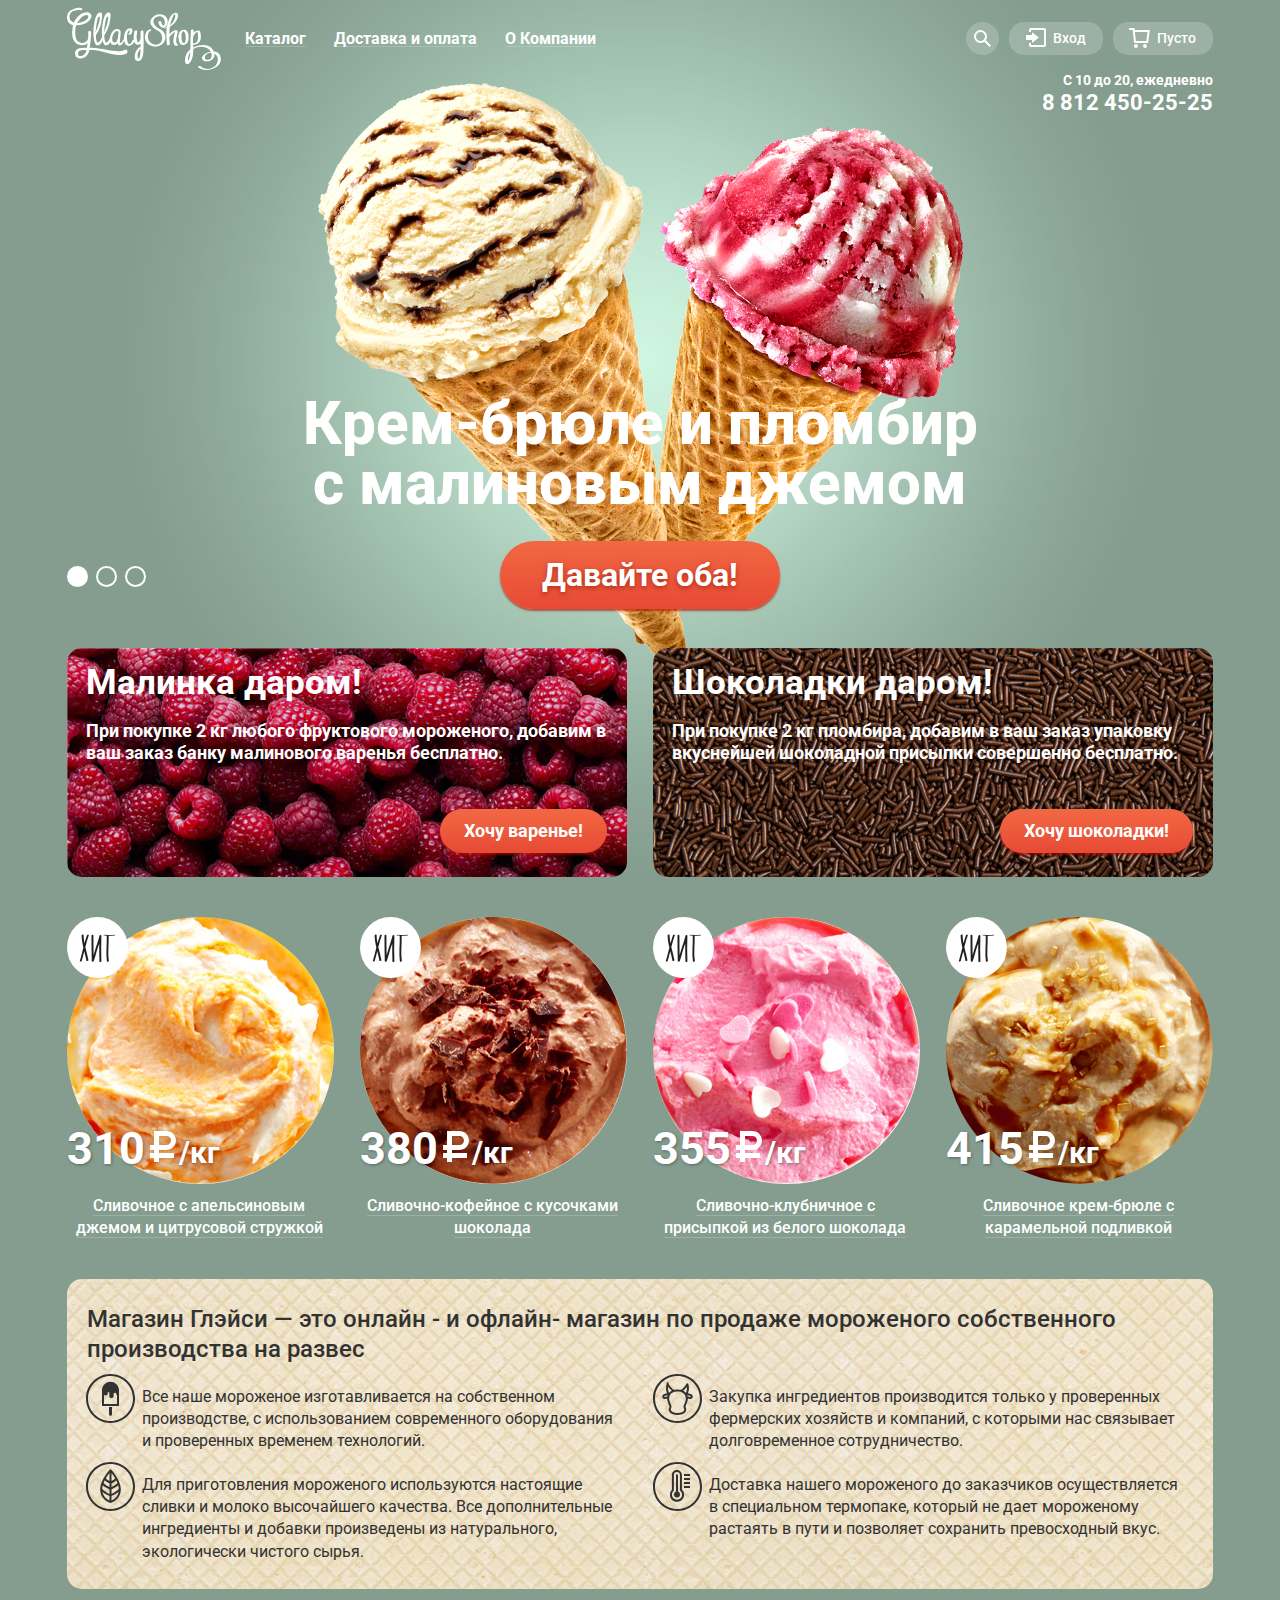
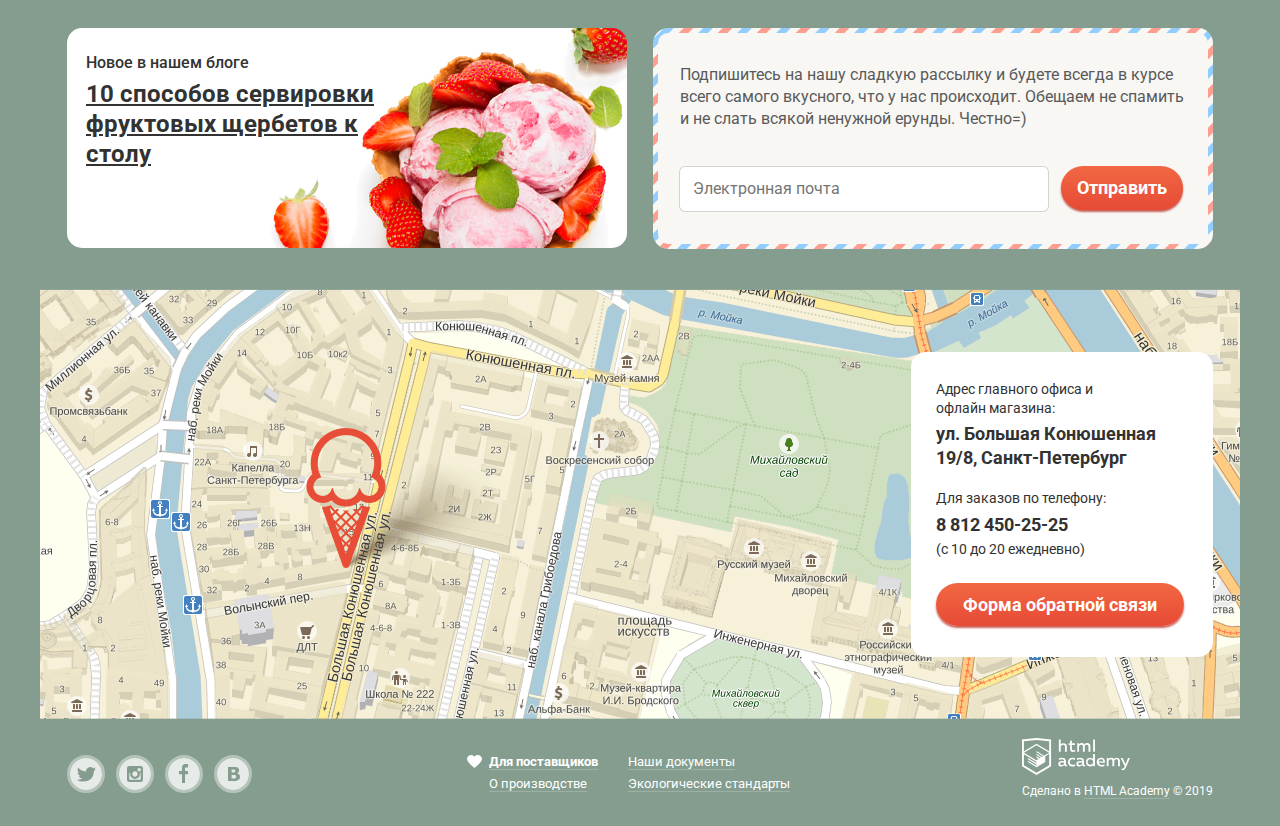
==== index.html @ b534d6ec "Делает правки блоку соц. кнопки" ====
<!DOCTYPE html>
<html lang="ru">

  <head>
    <meta charset="UTF-8" />
    <link href="https://fonts.googleapis.com/css?family=Roboto:400,500,700&display=swap&subset=cyrillic"
      rel="stylesheet" />
    <link rel="stylesheet" href="css/normalize.css" />
    <link rel="stylesheet" href="css/style.css" />
    <title>Глейси - главная</title>
  </head>

  <body class="popup-open">
    <input class="visually-hidden" type="radio" id="product-1" name="toggle" checked>

    <input class="visually-hidden" type="radio" id="product-2" name="toggle">

    <input class="visually-hidden" type="radio" id="product-3" name="toggle">

    <div class="site-wrapper">
      <header class="container">
        <div class="header">
          <a class="header-logo">
            <img class="header-image" src="img/logo.svg" width="154" height="64" alt="Логотип сайта Глейси" />
          </a>

          <nav class="navigation">
            <ul class="navigation-list">
              <li class="navigation_item">
                <a class="navigation-link navigation-link--index" href="#">Каталог</a>

                <ul class="navigation-dropdown">
                  <li class="navigation-dropdown-item">
                    <a class="navigation-dropdown-link navigation-dropdown-link--important" href="#">Новинки</a>
                  </li>

                  <li class="navigation-dropdown-border"></li>

                  <li class="navigation-dropdown-item">
                    <a class="navigation-dropdown-link" href="catalog.html">Сливочное</a>
                  </li>

                  <li class="navigation-dropdown-item">
                    <a class="navigation-dropdown-link" href="#">Щербеты</a>
                  </li>

                  <li class="navigation-dropdown-item">
                    <a class="navigation-dropdown-link" href="#">Фруктовый лед</a>
                  </li>

                  <li class="navigation-dropdown-item">
                    <a class="navigation-dropdown-link" href="#">Мелорин</a>
                  </li>
                </ul>
              </li>

              <li class="navigation_item">
                <a class="navigation-link" href="#">Доставка и оплата</a>
              </li>

              <li class="navigation_item">
                <a class="navigation-link" href="#">О Компании</a>
              </li>
            </ul>
          </nav>

          <ul class="user-list">
            <li class="user-item">
              <h2 class="visually-hidden">Кнопка поиска</h2>

              <button class="user-button user-button--loupe" type="button">
                <svg class="user-icon" xmlns="http://www.w3.org/2000/svg" xmlns:xlink="http://www.w3.org/1999/xlink"
                  width="17" height="17" viewBox="0 0 17 17">
                  <path
                    d="M16.958 15.527L11.75 10.32A6.455 6.455 0 0 0 13 6.5 6.5 6.5 0 1 0 6.5 13a6.465 6.465 0 0 0 3.839-1.263l5.205 5.204 1.414-1.414zM6.5 11C4.019 11 2 8.981 2 6.5S4.019 2 6.5 2 11 4.019 11 6.5 8.981 11 6.5 11z" />
                </svg>
              </button>

              <form class="user-popup user-popup--search" action="http://echo.htmlacademy.ru" method="GET">
                <h2 class="visually-hidden">Поле для поиска мороженого</h2>

                <input class="user-popup-input" type="search" name="search" placeholder="Что ищем?" />
              </form>
            </li>

            <li class="user-item">
              <button class="user-button user-button--login" type="button">
                <svg class="user-icon-login" xmlns="http://www.w3.org/2000/svg"
                  xmlns:xlink="http://www.w3.org/1999/xlink" width="21" height="19">
                  <g>
                    <path d="M6 14.875L12.917 9.5 6 4.125v2.917H-.042v4.917H6z" />
                    <path
                      d="M18 0H5C3.9 0 3 .9 3 2v2h2V2h13v15H5v-2H3v2c0 1.1.9 2 2 2h13c1.1 0 2-.9 2-2V2c0-1.1-.9-2-2-2z" />
                  </g>
                </svg>

                <span>Вход</span>
              </button>

              <form class="user-popup user-popup--login" action="http://echo.htmlacademy.ru" method="POST">
                <h2 class="visually-hidden">Вход в личный кабинет</h2>

                <input class="user-popup-email" type="email" name="email" placeholder="email@example.com" />

                <input class="user-popup-password" type="password" name="password" placeholder="Пароль" />

                <div class="user-popup-row">
                  <button class="button user-popup--button" type="submit">Войти</button>

                  <div class="user-popup-link-wrap">
                    <a class="user-popup-link" href="#">Забыли пароль?</a>

                    <a class="user-popup-link" href="#">Новая регистрация</a>
                  </div>
                </div>

              </form>
            </li>

            <li class="user-item">
              <h2 class="visually-hidden">Корзина товаров</h2>

              <button class="user-button user-button--basket" type="button">
                <svg class="user-icon-basket" xmlns="http://www.w3.org/2000/svg" width="21" height="20"
                  viewBox="0 0 21 20">
                  <g>
                    <path
                      d="M5.657 2.031L5.422 0H0v2h3.64l1.5 13h13.988l1.699-12.969H5.657zM17.372 13H6.922L5.888 4.031h12.66L17.372 13z" />
                    <circle cx="6.984" cy="18" r="2" />
                    <circle cx="15.984" cy="18" r="2" />
                  </g>
                </svg>

                <span>Пусто</span>
              </button>
            </li>
          </ul>
        </div>

        <div class="header-aside">
          <h2 class="visually-hidden">Время работы и наш номер</h2>

          <p class="text-time">С 10 до 20, ежедневно</p>

          <a class="text-phone" href="tel:+88124502525">8 812 450-25-25</a>
        </div>
      </header>

      <main>
        <div class="container">
          <section class="slider">
            <h1 class="visually-hidden">Глейси-интернет магазин мороженого</h1>

            <ul class="slider-list">
              <li class="slider-item slide" id="slide1">
                <h3 class="slider-title">
                  Крем-брюле и пломбир с малиновым джемом
                </h3>

                <a class="button button--slider" href="#">Давайте оба!</a>
              </li>

              <li class="slider-item slide" id="slide2">
                <h3 class="slider-title">
                  Шоколадный пломбир и лимонный сорбет
                </h3>

                <a class="button button--slider" href="#">Давайте оба!</a>
              </li>

              <li class="slider-item slide" id="slide3">
                <h3 class="slider-title">
                  Пломбир с помадкой и клубничный щербет
                </h3>

                <a class="button button--slider" href="#">Давайте оба!</a>
              </li>
            </ul>

            <div class="slider-controls">
              <label class="slider-toggle" for="product-1">Первый</label>

              <label class="slider-toggle" for="product-2">Второй</label>

              <label class="slider-toggle" for="product-3">Третий</label>
            </div>
          </section>
        </div>

        <div class="free-gift-container container">
          <section class="free-gift-section free-gift-section--1">
            <h2 class="free-gift-subtitle">Малинка даром!</h2>

            <p class="free-gift-text">
              При покупке 2 кг любого фруктового мороженого, добавим в ваш заказ банку малинового варенья бесплатно.
            </p>

            <a class="button button--free-gift-add" href="catalog.html">Хочу варенье!</a>
          </section>

          <section class="free-gift-section free-gift-section--2">
            <h2 class="free-gift-subtitle">Шоколадки даром!</h2>

            <p class="free-gift-text">
              При покупке 2 кг пломбира, добавим в ваш заказ упаковку вкуснейшей шоколадной присыпки совершенно
              бесплатно.
            </p>

            <a class="button button--free-gift-add" href="catalog.html">Хочу шоколадки!</a>
          </section>
        </div>

        <section class="container">
          <h2 class="visually-hidden">Хиты продаж</h2>

          <ul class="catalog-list">
            <li class="ice-cream">
              <div class="ice-cream-container">
                <svg class="ice-cream-hit" xmlns="http://www.w3.org/2000/svg" width="61" height="61"
                  viewBox="0 0 61 61">
                  <circle fill="#FFF" cx="30.5" cy="30.5" r="30.5" />
                  <g fill="#231F20">
                    <path
                      d="M19.985 18.27c-.915 2.683-1.718 5.384-2.472 8.094-.543-2.863-.921-5.756-.958-8.715-.005-.431-1.939-.11-1.932.518.052 4.243.8 8.354 1.747 12.432-1.196 4.58-2.311 9.18-3.579 13.771-.109.394 1.771.138 1.904-.344.902-3.265 1.726-6.535 2.556-9.8.805 3.204 1.644 6.407 2.273 9.657.098.508 2.041.045 1.932-.518-.864-4.462-2.12-8.836-3.146-13.247 1.068-4.086 2.202-8.157 3.578-12.191.124-.361-1.737-.145-1.903.343zM34.395 18.798c.049-1.047-1.919-.794-1.963.128-.004.08-.004.159-.008.238-.039.065-.084.128-.101.204-1.004 4.463-2.611 8.729-4.056 13.06-.644 1.93-1.139 3.898-1.666 5.856-.139-6.623-.135-13.237-.165-19.871-.005-1.042-1.965-.769-1.961.134.037 8.337.018 16.641.303 24.971a.644.644 0 0 0-.034.301l.064.445c.123.856 1.959.48 1.944-.317.005-.011.016-.018.021-.029 1.636-4.171 2.478-8.591 3.894-12.838.521-1.558 1.048-3.108 1.561-4.662-.071 5.987.058 11.969.211 17.961.026 1.012 1.58.771 1.91.065l.056-.119c.112-.239.088-.423-.015-.558-.211-8.333-.389-16.635.005-24.969zM47.32 17.66c-3.158.38-6.312.227-9.478.048-.491-.028-2.24.851-1.221.908 1.093.062 2.182.109 3.271.145-.093.081-.161.167-.157.265.295 8.408-1.054 17.239.191 25.564.063.424 2.01.005 1.932-.518-1.229-8.229.069-16.951-.185-25.27 1.776.012 3.551-.052 5.33-.266.857-.102 1.669-1.039.317-.876z" />
                  </g>
                </svg>

                <img class="ice-cream-image" src="img/ice-1.jpg" width="267" height="267"
                  alt="Сливочное с апельсиновым джемом и цитрусовой стружкой" />

                <p class="ice-cream-cost">310

                    <svg class="ice-cream-currency" xmlns="http://www.w3.org/2000/svg" width="31" height="36"
                      viewBox="0 0 31 36">
                      <path fill="#FFF"
                        d="M11 21h7.451c5.247 0 9.5-4.253 9.5-9.5S23.698 2 18.451 2H6v14H2v5h4v3H2v5h4v4h5v-4h15v-5H11v-3zm0-14h7.451v-.03a4.53 4.53 0 0 1 0 9.06V16H11V7z" />
                    </svg>

                  <span class="ice-cream-kg">/кг</span>
                </p>

                <h2 class="ice-cream-title">
                  <a class="ice-cream-title--link" href="#">Сливочное с апельсиновым джемом и цитрусовой стружкой</a>
                </h2>

                <a class="button button--ice-cream-link" href="#">Быстрый просмотр</a>
              </div>
            </li>

            <li class="ice-cream">
              <div class="ice-cream-container">
                <svg class="ice-cream-hit" xmlns="http://www.w3.org/2000/svg" width="61" height="61"
                  viewBox="0 0 61 61">
                  <circle fill="#FFF" cx="30.5" cy="30.5" r="30.5" />
                  <g fill="#231F20">
                    <path
                      d="M19.985 18.27c-.915 2.683-1.718 5.384-2.472 8.094-.543-2.863-.921-5.756-.958-8.715-.005-.431-1.939-.11-1.932.518.052 4.243.8 8.354 1.747 12.432-1.196 4.58-2.311 9.18-3.579 13.771-.109.394 1.771.138 1.904-.344.902-3.265 1.726-6.535 2.556-9.8.805 3.204 1.644 6.407 2.273 9.657.098.508 2.041.045 1.932-.518-.864-4.462-2.12-8.836-3.146-13.247 1.068-4.086 2.202-8.157 3.578-12.191.124-.361-1.737-.145-1.903.343zM34.395 18.798c.049-1.047-1.919-.794-1.963.128-.004.08-.004.159-.008.238-.039.065-.084.128-.101.204-1.004 4.463-2.611 8.729-4.056 13.06-.644 1.93-1.139 3.898-1.666 5.856-.139-6.623-.135-13.237-.165-19.871-.005-1.042-1.965-.769-1.961.134.037 8.337.018 16.641.303 24.971a.644.644 0 0 0-.034.301l.064.445c.123.856 1.959.48 1.944-.317.005-.011.016-.018.021-.029 1.636-4.171 2.478-8.591 3.894-12.838.521-1.558 1.048-3.108 1.561-4.662-.071 5.987.058 11.969.211 17.961.026 1.012 1.58.771 1.91.065l.056-.119c.112-.239.088-.423-.015-.558-.211-8.333-.389-16.635.005-24.969zM47.32 17.66c-3.158.38-6.312.227-9.478.048-.491-.028-2.24.851-1.221.908 1.093.062 2.182.109 3.271.145-.093.081-.161.167-.157.265.295 8.408-1.054 17.239.191 25.564.063.424 2.01.005 1.932-.518-1.229-8.229.069-16.951-.185-25.27 1.776.012 3.551-.052 5.33-.266.857-.102 1.669-1.039.317-.876z" />
                  </g>
                </svg>

                <img class="ice-cream-image" src="img/ice-2.jpg" width="267" height="267"
                  alt="Сливочно-кофейное с кусочками шоколада" />

                <p class="ice-cream-cost">380

                  <svg class="ice-cream-currency" xmlns="http://www.w3.org/2000/svg" width="31" height="36"
                    viewBox="0 0 31 36">
                    <path fill="#FFF"
                      d="M11 21h7.451c5.247 0 9.5-4.253 9.5-9.5S23.698 2 18.451 2H6v14H2v5h4v3H2v5h4v4h5v-4h15v-5H11v-3zm0-14h7.451v-.03a4.53 4.53 0 0 1 0 9.06V16H11V7z" />
                  </svg>

                  <span class="ice-cream-kg">/кг</span>
                </p>

                <h2 class="ice-cream-title">
                  <a class="ice-cream-title--link" href="#">Сливочно-кофейное с кусочками шоколада</a>
                </h2>

                <a class="button button--ice-cream-link" href="#">Быстрый просмотр</a>
              </div>
            </li>

            <li class="ice-cream">
              <div class="ice-cream-container">
                <svg class="ice-cream-hit" xmlns="http://www.w3.org/2000/svg" width="61" height="61"
                  viewBox="0 0 61 61">
                  <circle fill="#FFF" cx="30.5" cy="30.5" r="30.5" />
                  <g fill="#231F20">
                    <path
                      d="M19.985 18.27c-.915 2.683-1.718 5.384-2.472 8.094-.543-2.863-.921-5.756-.958-8.715-.005-.431-1.939-.11-1.932.518.052 4.243.8 8.354 1.747 12.432-1.196 4.58-2.311 9.18-3.579 13.771-.109.394 1.771.138 1.904-.344.902-3.265 1.726-6.535 2.556-9.8.805 3.204 1.644 6.407 2.273 9.657.098.508 2.041.045 1.932-.518-.864-4.462-2.12-8.836-3.146-13.247 1.068-4.086 2.202-8.157 3.578-12.191.124-.361-1.737-.145-1.903.343zM34.395 18.798c.049-1.047-1.919-.794-1.963.128-.004.08-.004.159-.008.238-.039.065-.084.128-.101.204-1.004 4.463-2.611 8.729-4.056 13.06-.644 1.93-1.139 3.898-1.666 5.856-.139-6.623-.135-13.237-.165-19.871-.005-1.042-1.965-.769-1.961.134.037 8.337.018 16.641.303 24.971a.644.644 0 0 0-.034.301l.064.445c.123.856 1.959.48 1.944-.317.005-.011.016-.018.021-.029 1.636-4.171 2.478-8.591 3.894-12.838.521-1.558 1.048-3.108 1.561-4.662-.071 5.987.058 11.969.211 17.961.026 1.012 1.58.771 1.91.065l.056-.119c.112-.239.088-.423-.015-.558-.211-8.333-.389-16.635.005-24.969zM47.32 17.66c-3.158.38-6.312.227-9.478.048-.491-.028-2.24.851-1.221.908 1.093.062 2.182.109 3.271.145-.093.081-.161.167-.157.265.295 8.408-1.054 17.239.191 25.564.063.424 2.01.005 1.932-.518-1.229-8.229.069-16.951-.185-25.27 1.776.012 3.551-.052 5.33-.266.857-.102 1.669-1.039.317-.876z" />
                  </g>
                </svg>

                <img class="ice-cream-image" src="img/ice-3.jpg" width="267" height="267"
                  alt="Сливочно-клубничное с присыпкой из белого шоколада" />

                <p class="ice-cream-cost">355

                  <svg class="ice-cream-currency" xmlns="http://www.w3.org/2000/svg" width="31" height="36"
                    viewBox="0 0 31 36">
                    <path fill="#FFF"
                      d="M11 21h7.451c5.247 0 9.5-4.253 9.5-9.5S23.698 2 18.451 2H6v14H2v5h4v3H2v5h4v4h5v-4h15v-5H11v-3zm0-14h7.451v-.03a4.53 4.53 0 0 1 0 9.06V16H11V7z" />
                  </svg>

                  <span class="ice-cream-kg">/кг</span>
                </p>

                <h2 class="ice-cream-title">
                  <a class="ice-cream-title--link" href="#">Сливочно-клубничное с присыпкой из белого шоколада</a>
                </h2>

                <a class="button button--ice-cream-link" href="#">Быстрый просмотр</a>
              </div>
            </li>

            <li class="ice-cream">
              <div class="ice-cream-container">
                <svg class="ice-cream-hit" xmlns="http://www.w3.org/2000/svg" width="61" height="61"
                  viewBox="0 0 61 61">
                  <circle fill="#FFF" cx="30.5" cy="30.5" r="30.5" />
                  <g fill="#231F20">
                    <path
                      d="M19.985 18.27c-.915 2.683-1.718 5.384-2.472 8.094-.543-2.863-.921-5.756-.958-8.715-.005-.431-1.939-.11-1.932.518.052 4.243.8 8.354 1.747 12.432-1.196 4.58-2.311 9.18-3.579 13.771-.109.394 1.771.138 1.904-.344.902-3.265 1.726-6.535 2.556-9.8.805 3.204 1.644 6.407 2.273 9.657.098.508 2.041.045 1.932-.518-.864-4.462-2.12-8.836-3.146-13.247 1.068-4.086 2.202-8.157 3.578-12.191.124-.361-1.737-.145-1.903.343zM34.395 18.798c.049-1.047-1.919-.794-1.963.128-.004.08-.004.159-.008.238-.039.065-.084.128-.101.204-1.004 4.463-2.611 8.729-4.056 13.06-.644 1.93-1.139 3.898-1.666 5.856-.139-6.623-.135-13.237-.165-19.871-.005-1.042-1.965-.769-1.961.134.037 8.337.018 16.641.303 24.971a.644.644 0 0 0-.034.301l.064.445c.123.856 1.959.48 1.944-.317.005-.011.016-.018.021-.029 1.636-4.171 2.478-8.591 3.894-12.838.521-1.558 1.048-3.108 1.561-4.662-.071 5.987.058 11.969.211 17.961.026 1.012 1.58.771 1.91.065l.056-.119c.112-.239.088-.423-.015-.558-.211-8.333-.389-16.635.005-24.969zM47.32 17.66c-3.158.38-6.312.227-9.478.048-.491-.028-2.24.851-1.221.908 1.093.062 2.182.109 3.271.145-.093.081-.161.167-.157.265.295 8.408-1.054 17.239.191 25.564.063.424 2.01.005 1.932-.518-1.229-8.229.069-16.951-.185-25.27 1.776.012 3.551-.052 5.33-.266.857-.102 1.669-1.039.317-.876z" />
                  </g>
                </svg>

                <img class="ice-cream-image" src="img/ice-4.png" width="267" height="267"
                  alt="Сливочное крем-брюле с карамельной подливкой" />

                <p class="ice-cream-cost">415

                  <svg class="ice-cream-currency" xmlns="http://www.w3.org/2000/svg" width="31" height="36"
                    viewBox="0 0 31 36">
                    <path fill="#FFF"
                      d="M11 21h7.451c5.247 0 9.5-4.253 9.5-9.5S23.698 2 18.451 2H6v14H2v5h4v3H2v5h4v4h5v-4h15v-5H11v-3zm0-14h7.451v-.03a4.53 4.53 0 0 1 0 9.06V16H11V7z" />
                  </svg>

                  <span class="ice-cream-kg">/кг</span>
                </p>

                <h2 class="ice-cream-title">
                  <a class="ice-cream-title--link" href="#">Сливочное крем-брюле с карамельной подливкой</a>
                </h2>

                <a class="button button--ice-cream-link" href="#">Быстрый просмотр</a>
              </div>
            </li>
          </ul>
        </section>

        <div class="container">
          <section class="advantages">
            <h2 class="visually-hidden">Преимущества</h2>

            <p class="advantages-text">
              Магазин Глэйси — это онлайн - и офлайн- магазин по продаже мороженого собственного производства на развес
            </p>

            <ul class="advantages-list">
              <li class="advantages-item advantages-item--ice">

                <p class="advantages-item-text">
                  Все наше мороженое изготавливается на собственном производстве, с использованием современного
                  оборудования и проверенных временем технологий.
                </p>
              </li>

              <li class="advantages-item advantages-item--cow">

                <p class="advantages-item-text">
                  Закупка ингредиентов производится только у проверенных фермерских хозяйств и компаний, с которыми
                  нас связывает долговременное сотрудничество.
                </p>
              </li>

              <li class="advantages-item advantages-item--eco">

                <p class="advantages-item-text">
                  Для приготовления мороженого используются настоящие сливки и молоко высочайшего качества. Все
                  дополнительные ингредиенты и добавки произведены из натурального, экологически чистого сырья.
                </p>
              </li>

              <li class="advantages-item advantages-item--thermometer">

                <p class="advantages-item-text">
                  Доставка нашего мороженого до заказчиков осуществляется в специальном термопаке, который не дает
                  мороженому растаять в пути и позволяет сохранить превосходный вкус.
                </p>
              </li>
            </ul>
          </section>
        </div>

        <div class="blog-container container">
          <article class="blog">
            <p class="blog-text">Новое в нашем блоге</p>

            <h2 class="blog-subtitle">
              <a class="blog-link" href="#">10 способов сервировки фруктовых щербетов к столу</a>
            </h2>
          </article>

          <section class="subscribe">
            <h2 class="visually-hidden">Подписка на рассылку</h2>

            <div class="subscribe-container">

              <p class="subscribe-text">
                Подпишитесь на нашу сладкую рассылку и будете всегда в курсе всего самого вкусного, что у нас
                происходит.
                Обещаем не спамить и не слать всякой ненужной ерунды. Честно=)
              </p>

              <form action="http://echo.htmlacademy.ru" method="POST">
                <input class="subscribe-input" type="email" name="email" placeholder="Электронная почта" />

                <button class="button button-subscribe" type="submit">Отправить</button>
              </form>
            </div>
          </section>
        </div>

        <div class="map">
          <img src="img/map.png" width="1200" height="430" alt="ул. Большая Конюшенная 19/8, Санкт-Петербург" />

          <section class="contacts">
            <h2 class="visually-hidden">Контакты</h2>

            <p class="contacts-text">
              Адрес главного офиса и офлайн магазина:
            </p>

            <p class="contacts-text-address">
              ул. Большая Конюшенная 19/8, Санкт-Петербург
            </p>

            <p class="contacts-text contacts-text--phone">
              Для заказов по телефону:
            </p>

            <a class="contacts-text-address contacts-text-address--phone" href="tel:+88124502525">8 812 450-25-25</a>

            <p class="contacts-text contacts-text--time">(с 10 до 20 ежедневно)</p>

            <a class="button button--feedback" href="#">Форма обратной связи</a>
          </section>
        </div>
      </main>

      <footer class="footer container">
        <ul class="footer-list">
          <li class="footer-item">
            <a class="footer-icon footer-icon--twitter" href="https://twitter.com">
              <span class="visually-hidden">Твиттер</span>
              <svg xmlns="http://www.w3.org/2000/svg" width="32" height="32" viewBox="0 0 32 32"><path fill="#FFF" d="M16 0C7.164 0 0 7.164 0 16c0 8.837 7.164 16 16 16 8.837 0 16-7.163 16-16 0-8.836-7.163-16-16-16zm7.944 12.809c-.251 6.516-3.463 10.832-10.992 10.702h-.486c-.447 0-4.543-.443-5.344-1.823 2.479.19 4.247-.406 5.12-1.136-1.048-.289-2.923-.461-3.251-2.848.384.104.618.221 1.299.113-1.307-.824-2.758-1.519-2.679-3.643.311.317 1.164.518 1.46.457-.768-.233-2.149-3.244-.974-4.781 1.984 1.79 4.075 3.482 7.804 3.643.227-2.214 1.24-3.699 3.168-4.325 1.84-.479 3.255.26 3.901 1.138.737-.224 1.453-.466 2.193-.685-.004.833-.569 1.463-.935 1.709.747.165 1.423-.475 1.423-.475-.184.963-1.094 1.725-1.707 1.954z"/></svg>
            </a>
          </li>

          <li class="footer-item">
            <a class="footer-icon footer-icon--instagram" href="https://www.instagram.com">
              <span class="visually-hidden">Инстаграм</span>
              <svg xmlns="http://www.w3.org/2000/svg" width="32" height="32" viewBox="0 0 32 32"><g fill="#FFF"><path d="M20.916 16a4.938 4.938 0 1 1-9.877 0c0-.394.051-.773.138-1.14h-.897v6.838h11.396V14.86h-.897c.086.367.137.746.137 1.14z"/><path d="M15.978 18.659c1.466 0 2.659-1.193 2.659-2.659s-1.193-2.659-2.659-2.659c-1.466 0-2.659 1.193-2.659 2.659s1.192 2.659 2.659 2.659zM18.637 10.302h3.039v3.039h-3.039z"/><path d="M16 0C7.164 0 0 7.164 0 16c0 8.837 7.164 16 16 16 8.837 0 16-7.163 16-16 0-8.836-7.163-16-16-16zm7.955 21.698a2.285 2.285 0 0 1-2.279 2.279H10.279A2.285 2.285 0 0 1 8 21.698V10.302a2.286 2.286 0 0 1 2.279-2.279h11.396a2.286 2.286 0 0 1 2.279 2.279v11.396z"/></g></svg>
            </a>
          </li>

          <li class="footer-item">
            <a class="footer-icon footer-icon--fb" href="https://uk-ua.facebook.com">
              <span class="visually-hidden">Фейсбук</span>
              <svg xmlns="http://www.w3.org/2000/svg" width="32" height="32" viewBox="0 0 32 32"><path fill="#FFF" d="M16 0C7.164 0 0 7.163 0 16s7.164 16 16 16c8.837 0 16-7.164 16-16S24.837 0 16 0zm4.062 9.455h-3.021v3.444h3.021v3.445h-3.021v8.61H14.02v-8.61H11v-3.445h3.021V9.455c0-1.902 1.353-3.445 3.021-3.445h3.021v3.445z"/></svg>
            </a>
          </li>

          <li class="footer-item">
            <a class="footer-icon footer-icon--vk" href="https://vk.com">
              <span class="visually-hidden">Вконтакте</span>
              <svg xmlns="http://www.w3.org/2000/svg" width="32" height="32" viewBox="0 0 32 32"><g fill="#FFF"><path d="M16.637 14.495c.402-.019.719-.082.951-.188.326-.145.54-.33.641-.559.101-.229.15-.496.15-.797 0-.232-.058-.465-.174-.697-.116-.232-.322-.405-.617-.517-.264-.1-.592-.155-.984-.165a76.242 76.242 0 0 0-1.652-.014h-.339v2.965h.565c.571 0 1.057-.009 1.459-.028zM18.118 17.084c-.282-.081-.672-.125-1.166-.132a127.97 127.97 0 0 0-1.55-.009h-.79v3.493h.264c1.014 0 1.74-.003 2.18-.009a3.2 3.2 0 0 0 1.212-.245c.377-.157.633-.364.774-.625s.214-.562.214-.9c0-.446-.088-.788-.261-1.03-.17-.241-.464-.423-.877-.543z"/><path d="M16 0C7.164 0 0 7.164 0 16c0 8.837 7.164 16 16 16 8.837 0 16-7.163 16-16 0-8.836-7.163-16-16-16zm6.602 20.531a3.73 3.73 0 0 1-1.124 1.327c-.552.415-1.161.71-1.823.886s-1.501.264-2.519.264h-6.121V8.987h5.443c1.13 0 1.957.038 2.48.113a5.126 5.126 0 0 1 1.561.5c.533.27.929.632 1.189 1.087.26.455.392.975.392 1.558 0 .678-.179 1.278-.536 1.795-.358.518-.863.92-1.517 1.208v.075c.917.182 1.642.559 2.179 1.13.537.571.807 1.325.807 2.261 0 .678-.138 1.283-.411 1.817z"/></g></svg>
            </a>
          </li>
        </ul>

        <nav class="footer-nav">
          <ul class="footer-nav-list">
            <li class="footer-nav-item">
              <a class="footer-nav-icon footer-nav-icon--provider" href="#">
                Для поставщиков
              </a>
            </li>

            <li class="footer-nav-item">
              <a class="footer-nav-icon" href="#">Наши документы</a>
            </li>

            <li class="footer-nav-item">
              <a class="footer-nav-icon" href="#">О производстве</a>
            </li>

            <li class="footer-nav-item">
              <a class="footer-nav-icon footer-nav-icon--eco" href="#">Экологические стандарты</a>
            </li>
          </ul>
        </nav>

        <div class="footer-logo">
          <a href="https://htmlacademy.ru/intensive/htmlcss">
            <img src="img/logo-htmlacademy.svg" width="108" height="39" alt="Логотип HTML Academy" />
          </a>

          <p class="footer-text">
            Сделано в
            <a class="footer-site-icon" href="https://htmlacademy.ru/intensive/htmlcss">HTML Academy</a>
            © 2019
          </p>
        </div>
      </footer>

      <div class="modal">
        <form class="modal-form" action="http://echo.htmlacademy.ru" method="POST">
          <h2 class="modal-title">Мы обязательно вам ответим!</h2>

          <input class="modal-name" type="text" name="name" placeholder="Как вас зовут?" />

          <input class="modal-email" type="email" name="email" placeholder="Ваша почта для ответа?" />

          <textarea class="modal-text" name="text" placeholder="Напишите что-нибудь..."></textarea>

          <button class="button modal--button" type="submit">Отправить</button>

          <button class="modal-button-close" type="button"><span class="visually-hidden">Закрыть</span></button>
        </form>
      </div>

    </div>
  </body>

</html>
---- css/style.css ----
html {
  -webkit-box-sizing: border-box;
  box-sizing: border-box;
}

*,
*::before,
*::after {
  -webkit-box-sizing: inherit;
  box-sizing: inherit;
}

body {
  margin: 0;
  padding: 0;
  font-family: "Roboto", Arial, sans-serif;
  font-size: 16px;
  color: #ffffff;
  line-height: 22px;
  font-weight: 700;
  min-width: 1200px;
}

.catalog-body {
  background-color: #849d8f;
  background-image: linear-gradient(rgba(255,255,255, 0.2), #849d8f);
  background-repeat: no-repeat;
  background-size: 100% 650px;
}

.popup-open::after {
  content: "";
  position: fixed;
  top: 0;
  left: 0;
  right: 0;
  bottom: 0;
  display: block;
  z-index: 20;
  background-color: rgba(0, 0, 0, 0.3);
}

.popup-open::after {
  display: none;
}

.visually-hidden {
  position: absolute;
  width: 1px;
  height: 1px;
  margin: -1px;
  border: 0;
  padding: 0;
  clip: rect(0 0 0 0);
  overflow: hidden;
}

.container {
  width: 1200px;
  padding: 0 27px;
  margin: 0 auto;
}

.header {
  display: -webkit-box;
  display: -ms-flexbox;
  display: flex;
  padding-top: 7px;
}

.header-logo {
  display: -webkit-box;
  display: -ms-flexbox;
  display: flex;
  margin-right: 10px;
}

.header-logo--catalog {
  margin-right: 10px;
}

.navigation {
  line-height: 18px;
}

.navigation-list {
  display: -webkit-box;
  display: -ms-flexbox;
  display: flex;
  -ms-flex-wrap: wrap;
  flex-wrap: wrap;
  height: 100%;
}

.navigation-list,
.navigation-dropdown,
.user-list,
.advantages-list,
.bread-crumbs,
.catalog-list,
.pagination,
.footer-list,
.footer-nav-list,
.slider-list {
  list-style: none;
  margin: 0;
  padding: 0;
}

.navigation-link {
  border-radius: 20px;
  padding: 8px 14px;
  color: #ffffff;
  position: relative;
  text-decoration: none;
}

.navigation-link:hover,
.navigation_item:hover .navigation-link {
  background-color: #f7f6f3;
  color: #323232;
}

.navigation-link:active,
.navigation_item:active .navigation-link {
  -webkit-box-shadow: inset 0px 2px 1px 0 #696969;
  box-shadow: inset 0px 2px 1px 0 #696969;
  background-color: #ededed;
  color: #323232;
}

.navigation-link::after {
  content: "";
  position: absolute;
  width: calc(100% - 28px);
  height: 1px;
  background-color: rgba(255, 255, 255, 0.2);
  top: 25px;
  left: 50%;
  -webkit-transform: translateX(-50%);
  -ms-transform: translateX(-50%);
  transform: translateX(-50%);
}

.navigation_item {
  position: relative;
  padding-top: 23px;
}

.navigation-link--catalog {
  background-color: #d07058;
}

.navigation-link--catalog::after {
  background-color: transparent;
}

.navigation_item--catalog .navigation-link {
  border-bottom: 0;
}

.navigation_item:hover .navigation-dropdown {
  display: block;
}

.navigation-dropdown {
  position: absolute;
  min-width: 140px;
  -webkit-box-shadow: 0px 20px 20px 0 rgba(0, 0, 0, 0.4);
  box-shadow: 0px 20px 20px 0 rgba(0, 0, 0, 0.4);
  background-color: #f8f7f4;
  border-radius: 5px;
  display: none;
  top: 30px;
  left: -8px;
  padding-top: 4px;
  padding-bottom: 10px;
  z-index: 1;
}

.navigation-dropdown::before {
  content: "";
  position: absolute;
  top: -13px;
  left: 0px;
  width: 100%;
  padding-bottom: 15px;
  background-color: transparent;
}

.navigation-dropdown-item {
  padding: 7px 20px;
}

.navigation-dropdown-link {
  color: #323232;
  font-size: 14px;
  font-weight: 400;
  line-height: 16px;
  text-decoration: none;
}

.navigation-dropdown-link--important {
  font-weight: 700;
}

.navigation-dropdown-border {
  border-bottom: 2px solid #d3d3d2;
  opacity: 0.2;
  width: 128px;
  margin-left: 6px;
  margin-right: 9px;
}

.navigation-dropdown-item--catalog {
  background-color: #d07058;
}

.navigation-dropdown-item--catalog .navigation-dropdown-link {
  color: #ffffff;
}

.navigation-dropdown-item:hover {
  background-color: #fbded7;
}

.navigation-dropdown-item:active {
  background-color: #f6b5a5;
}

.user-list {
  display: -webkit-box;
  display: -ms-flexbox;
  display: flex;
  -webkit-box-pack: end;
  -ms-flex-pack: end;
  justify-content: flex-end;
  margin-left: auto;
}

.user-item {
  display: -webkit-box;
  display: -ms-flexbox;
  display: flex;
  margin-top: 15px;
  margin-bottom: 17px;
  margin-right: 10px;
  position: relative;
}

.user-item:nth-child(3) {
  margin-right: 0;
}

.user-button {
  display: -webkit-box;
  display: -ms-flexbox;
  border: 0;
  background-color: rgba(255, 255, 255, 0.2);
  position: relative;
  display: flex;
  -webkit-box-align: center;
  -ms-flex-align: center;
  align-items: center;
  -webkit-box-pack: center;
  -ms-flex-pack: center;
  justify-content: center;
}

.control-link--disabled {
  opacity: 0.2;
}

.user-button--loupe {
  width: 33px;
  height: 33px;
  border-radius: 50%;
}

.user-icon {
  fill: #ffffff;
}

.user-button--login {
  border-radius: 15px;
  font-size: 14px;
  font-weight: 500;
  line-height: 1.14;
  color: #ffffff;
  padding-left: 44px;
  padding-right: 17px;
}

.user-icon-login {
  fill: #ffffff;
  position: absolute;
  left: 17px;
  top: 6px;
}

.user-icon-basket {
  position: absolute;
  top: 6px;
  left: 16px;
  fill: #ffffff;
}

.user-button--basket {
  border-radius: 15px;
  font-size: 14px;
  font-weight: 500;
  line-height: 1.14;
  text-align: left;
  color: #ffffff;
  padding-left: 44px;
  padding-right: 17px;
}

.user-button:hover svg {
  fill: #323232;
}

.user-button--login:hover .user-text--login,
.user-button--basket:hover .user-text-basket,
.user-button--catalog:hover .user-text-basket {
  color: #323232;
}

.user-button:hover {
  background-color: #f8f7f4;
  color: #323232;
}

.user-button:active {
  -webkit-box-shadow: inset 0px 2px 1px 0 #696969;
  box-shadow: inset 0px 2px 1px 0 #696969;
  background-color: #ededed;
  color: #323232;
}

.user-item .user-button--catalog {
  min-width: 117px;
  border-radius: 15px;
  opacity: 0.99;
  background-color: #f8f7f4;
  color: #323232;
  font-size: 14px;
  font-weight: 500;
  line-height: 1.14;
  text-align: left;
  padding-left: 44px;
  padding-right: 17px;
}

.user-button--catalog .user-text-basket {
  color: #323232;
}

.user-item:hover .user-popup {
  display: block;
}

.user-item:hover .user-button {
  background-color: #f8f7f4;
  color: #323232;
}

.user-item:hover .user-icon,
.user-item:hover .user-icon-login {
  fill: #000;
}

.user-popup {
  position: absolute;
  border-radius: 5px;
  background-color: #f8f7f4;
  -webkit-box-shadow: 0px 20px 20px 0 rgba(0, 0, 0, 0.4);
  box-shadow: 0px 20px 20px 0 rgba(0, 0, 0, 0.4);
  display: none;
  z-index: 1;
}

.user-popup--search {
  min-width: 340px;
  min-height: 82px;
  top: 35px;
  right: 11px;
  padding: 20px 15px;
}

.user-popup--search::before {
  content: "";
  position: absolute;
  top: -7px;
  left: 0px;
  width: 100%;
  padding-bottom: 10px;
  background-color: transparent;
}

.user-popup--login::before {
  content: "";
  position: absolute;
  top: -7px;
  left: 0px;
  width: 100%;
  padding-bottom: 10px;
  background-color: transparent;
}

.user-popup--basket::before {
  content: "";
  position: absolute;
  top: -7px;
  left: 0px;
  width: 100%;
  padding-bottom: 10px;
  background-color: transparent;
}

.user-popup--login {
  min-width: 277px;
  min-height: 214px;
  top: 37px;
  right: 7px;
  padding: 20px 18px;
}

.user-popup-input {
  border: 0;
  -webkit-box-shadow: 0 0 0 1px rgba(178, 178, 178, 0.52);
  box-shadow: 0 0 0 1px rgba(178, 178, 178, 0.52);
  background-color: #ffffff;
  border-radius: 5px;
  padding: 0 12px 0 12px;
  width: 100%;
  font-size: 14px;
  font-weight: normal;
  line-height: 1.71;
  text-align: left;
  color: #999999;
  min-height: 44px;
}

.user-popup-email,
.user-popup-password {
  border-radius: 5px;
  border: 0;
  -webkit-box-shadow: 0 0 0 1px rgba(178, 178, 178, 0.52);
  box-shadow: 0 0 0 1px rgba(178, 178, 178, 0.52);
  background-color: #ffffff;
  min-width: 242px;
  padding: 0 16px 0 16px;
  margin-bottom: 20px;
  font-size: 14px;
  font-weight: normal;
  line-height: 1.71;
  text-align: left;
  color: #999999;
  min-height: 44px;
}

.user-popup-input:hover,
.user-popup-email:hover,
.user-popup-password:hover {
  -webkit-box-shadow: 0 0 0 2px rgba(154, 154, 154, 0.52);
  box-shadow: 0 0 0 2px rgba(154, 154, 154, 0.52);
}

.user-popup-input:focus,
.user-popup-email:focus,
.user-popup-password:focus {
  outline: 0;
  -webkit-box-shadow: 0 0 0 2px rgba(46, 136, 228, 0.52);
  box-shadow: 0 0 0 2px rgba(46, 136, 228, 0.52);
}

.user-popup--basket {
  min-width: 540px;
  min-height: 242px;
  padding: 19px 15px;
  top: 37px;
  right: 0;
}

.user-popup-row {
  display: -webkit-box;
  display: -ms-flexbox;
  display: flex;
}

.user-popup-container {
  display: -webkit-box;
  display: -ms-flexbox;
  display: flex;
  -webkit-box-orient: vertical;
  -webkit-box-direction: normal;
  -ms-flex-direction: column;
  flex-direction: column;
}

.usep-popup-item {
  display: -webkit-box;
  display: -ms-flexbox;
  display: flex;
  margin-bottom: 19px;
}

.user-image {
  border-radius: 50%;
  margin-right: 14px;
}

.user-popup--button {
  padding: 11px 26px;
  border-radius: 25px;
}

.user-popup-button {
  border: none;
  background-color: transparent;
  padding: 0;
  margin-right: 14px;
  padding-bottom: 4px;
}

.user-popup-link-wrap {
  display: flex;
  flex-wrap: wrap;
}

.user-popup-link {
  font-size: 13px;
  font-weight: normal;
  line-height: 1.85;
  text-align: left;
  color: #323232;
  padding-left: 20px;
}

.user-popup-link:hover,
.user-popup-link:active {
  color: #e84d37;
  text-decoration-color: rgba(232, 77, 55, 0.3);
}

.user-popup-link-basket {
  text-decoration: none;
  font-size: 13px;
  font-weight: normal;
  line-height: 1.23;
  text-align: left;
  color: #323232;
  max-width: 216px;
  padding-top: 10px;
}

.user-popup-link-basket:hover,
.user-popup-link-basket:active {
  color: #e84d37;
}

.user-popup-text {
  font-size: 13px;
  font-weight: normal;
  line-height: 1.23;
  text-align: left;
  color: #323232;
  margin-left: 30px;
  padding-top: 10px;
}

.user-popup-text--cost {
  font-size: 13px;
  font-weight: normal;
  line-height: 1.23;
  text-align: left;
  color: #323232;
  opacity: 0.5;
  margin-left: 3px;
  padding-top: 10px;
}

.user-popup-text-total {
  font-size: 15px;
  font-weight: bold;
  line-height: 1.2;
  color: #323232;
  padding-left: 402px;
}

.usep-popup-item-total {
  border-top: 1px solid #cacac7;
  -ms-flex-item-align: end;
  align-self: flex-end;
  padding-top: 11px;
  width: 100%;
}

.button--basket {
  border-radius: 30px;
  padding: 11px 14px;
  margin-top: 14px;
  align-self: flex-end;
}

.header-aside {
  text-align: right;
}

.text-time {
  font-size: 14px;
  line-height: 16px;
  margin: 0px;
  margin-bottom: 3px;
}

.text-phone {
  font-size: 22px;
  line-height: 24px;
  text-decoration: none;
  color: #fff;
}

.site-wrapper {
  min-width: 940px;
  min-height: 582px;
  background-color: #849d8f;
  background-image: url("../img/two-ice.png");
  background-repeat: no-repeat;
  background-position: top center;
  -webkit-transition: background-image 0.5s ease, background-color 0.5s ease;
  -o-transition: background-image 0.5s ease, background-color 0.5s ease;
  transition: background-image 1s ease, background-color 1s ease;
}

.slider {
  position: relative;
  padding-top: 278px;
  text-align: center;
}

.slider-title {
  width: 700px;
  margin: 0 auto;
  margin-bottom: 27px;
  font-size: 60px;
  line-height: 60px;
  font-weight: 800;
}

.slider-controls {
  position: absolute;
  bottom: 21px;
  left: 0;
  z-index: 20;
  font-size: 0;
}

.slider-toggle {
  display: inline-block;
  width: 21px;
  height: 21px;
  margin-right: 8px;
  vertical-align: top;
  background-color: transparent;
  border: 2px solid #ffffff;
  border-radius: 50%;
  cursor: pointer;
}

#product-1:checked ~ .site-wrapper {
  background-color: #849d8f;
  background-image: url("../img/two-ice.png");
}

#product-2:checked ~ .site-wrapper {
  background-color: #8996a6;
  background-image: url("../img/two-ice-1.png");
}

#product-3:checked ~ .site-wrapper {
  background-color: #9d8b84;
  background-image: url("../img/two-ice-2.png");
}

#product-1:checked ~ .site-wrapper #slide1,
#product-2:checked ~ .site-wrapper #slide2,
#product-3:checked ~ .site-wrapper #slide3 {
  display: block;
}

#product-1:checked ~ .site-wrapper label[for="product-1"],
#product-2:checked ~ .site-wrapper label[for="product-2"],
#product-3:checked ~ .site-wrapper label[for="product-3"] {
  background-color: #ffffff;
}

.site-wrapper::before,
.site-wrapper::after {
  content: "";
  visibility: hidden;
}

.site-wrapper::before {
  background-image: url("../img/two-ice-1.png");
}

.site-wrapper::after {
  background-image: url("../img/two-ice-2.png");
}

.slider-toggle:hover {
  background-color: rgba(255, 255, 255, 0.4);
}

.slider-toggle:active {
  background-color: rgba(255, 255, 255, 1);
}

.button {
  font-size: 18px;
  font-weight: 700;
  line-height: 1.33;
  color: #ffffff;
  text-align: left;
  -webkit-box-shadow: 0px 2px 2px 0 rgba(172, 16, 0, 0.64);
  box-shadow: 0px 2px 2px 0 rgba(172, 16, 0, 0.64);
  background-image: -webkit-gradient(linear, left bottom, left top, from(#e74a35), to(#f26843));
  background-image: -o-linear-gradient(bottom, #e74a35, #f26843);
  background-image: linear-gradient(to top, #e74a35, #f26843);
  border: none;
  cursor: pointer;
}

.button:hover {
  -webkit-box-shadow: 0px 2px 2px 0 #ac1000;
  box-shadow: 0px 2px 2px 0 #ac1000;
  background-image: -webkit-gradient(
      linear,
      left top,
      left bottom,
      from(rgba(255, 255, 255, 0.2)),
      to(rgba(255, 255, 255, 0.2))
    ),
    -webkit-gradient(linear, left bottom, left top, from(#e74a35), to(#f26843));
  background-image: -o-linear-gradient(top, rgba(255, 255, 255, 0.2), rgba(255, 255, 255, 0.2)),
    -o-linear-gradient(bottom, #e74a35, #f26843);
  background-image: linear-gradient(to bottom, rgba(255, 255, 255, 0.2), rgba(255, 255, 255, 0.2)),
    linear-gradient(to top, #e74a35, #f26843);
}

.button:active {
  -webkit-box-shadow: inset 0px 2px 2px 0 #942718;
  box-shadow: inset 0px 2px 2px 0 #942718;
  background-image: -webkit-gradient(linear, left top, left bottom, from(rgba(0, 0, 0, 0.07)), to(rgba(0, 0, 0, 0.07))),
    -webkit-gradient(linear, left top, left bottom, from(#e74a35), to(#f26843));
  background-image: -o-linear-gradient(top, rgba(0, 0, 0, 0.07), rgba(0, 0, 0, 0.07)),
    -o-linear-gradient(top, #e74a35, #f26843);
  background-image: linear-gradient(to bottom, rgba(0, 0, 0, 0.07), rgba(0, 0, 0, 0.07)),
    linear-gradient(to bottom, #e74a35, #f26843);
}

.button--slider {
  display: inline-block;
  padding: 12px 42px;
  text-shadow: 0px 2px 5px rgba(160, 32, 11, 0.76);
  font-size: 32px;
  line-height: 1.38;
  text-align: center;
  vertical-align: top;
  text-decoration: none;
  border-radius: 50px;
  max-width: 850px;
}

.slide {
  display: none;
}

.free-gift-container {
  display: -webkit-box;
  display: -ms-flexbox;
  display: flex;
  -webkit-box-pack: justify;
  -ms-flex-pack: justify;
  justify-content: space-between;
  padding-top: 39px;
  align-items: flex-start;
}

.free-gift-section {
  background-repeat: no-repeat;
  max-width: 560px;
  border-radius: 15px;
  padding-top: 15px;
  padding-bottom: 24px;
  padding-left: 19px;
  padding-right: 20px;
  display: -webkit-box;
  display: -ms-flexbox;
  display: flex;
  -ms-flex-wrap: wrap;
  flex-wrap: wrap;
}

.free-gift-section--1 {
  background-image: url("../img/raspberries.jpg");
  background-color:  #dc143c;
}

.free-gift-section--2 {
  background-image: url("../img/chocolate.jpg");
  background-color:  #724237;
}

.free-gift-subtitle {
  font-size: 35px;
  line-height: 1.17;
  text-align: left;
  margin: 0;
  margin-bottom: 16px;
}

.free-gift-text {
  font-size: 18px;
  text-align: left;
  margin: 0;
  margin-bottom: 45px;
}

.button--free-gift-add {
  text-align: center;
  text-decoration: none;
  margin-left: auto;
  padding: 10px 24px;
  border-radius: 25px;
}

.bread-crumbs {
  display: -webkit-box;
  display: -ms-flexbox;
  display: flex;
  position: relative;
  top: -20px;
  flex-wrap: wrap;
  max-width: 500px;
}

.bread-crumbs-link {
  color: #ffffff;
  font-size: 14px;
  font-weight: 400;
  line-height: 16px;
  text-decoration: none;
  border-bottom: 1px solid rgba(255, 255, 255, 0.2);
  position: relative;
  margin-right: 21px;
}

.bread-crumbs-link:hover,
.bread-crumbs-link:active {
  color: #ffbc9e;
  border-color: rgba(255, 188, 158, 0.3);
}

.bread-crumbs-link-home::after,
.bread-crumbs-link-catalog::after {
  position: absolute;
  top: 6px;
  right: -10px;
  z-index: 1;
  width: 6px;
  height: 6px;
  -webkit-box-shadow: 1px 1px 0 0 #ffffff;
  box-shadow: 1px 1px 0 0 #ffffff;
  content: "";
  -webkit-transform: rotate(-45deg) scale(0.73);
  -ms-transform: rotate(-45deg) scale(0.73);
  transform: rotate(-45deg) scale(0.73);
}

.bread-crumbs-link-home::before,
.bread-crumbs-link-catalog::before {
  position: absolute;
  top: 6px;
  right: -12px;
  z-index: 1;
  width: 6px;
  height: 6px;
  -webkit-box-shadow: 1px 1px 0 0 #ffffff;
  box-shadow: 1px 1px 0 0 #ffffff;
  content: "";
  -webkit-transform: rotate(-45deg) scale(0.73);
  -ms-transform: rotate(-45deg) scale(0.73);
  transform: rotate(-45deg) scale(0.73);
}

.bread-crumbs-link--current {
  border-bottom: none;
}

.catalog-filter {
  font-weight: 500;
  line-height: 1.13;
  text-align: left;
}

.catalog-filter-class {
  font-size: 14px;
  line-height: 1.14;
  margin-left: 16px;
  margin-bottom: 7px;
}

.catalog-sorting {
  font-weight: 500;
  background-color: rgba(255, 255, 255, 0.2);
  color: #ffffff;
  border-radius: 30px;
  min-width: 195px;
  -webkit-appearance: none;
  padding: 9px 12px;
  position: relative;
  border: none;
}

.select-wrapper {
  position: relative;
  margin-bottom: 16px;
}

.select-wrapper::after {
  content: "";
  position: absolute;
  top: 14px;
  right: 16px;
  cursor: pointer;
  -webkit-transition: 0.25s all ease;
  -o-transition: 0.25s all ease;
  transition: 0.25s all ease;
  width: 0;
  height: 0;
  border-style: solid;
  border-width: 10px 5px 0 5px;
  border-color: #fff transparent transparent transparent;
  pointer-events: none;
}

.option {
  color: #323232;
}

.catalog-sorting:hover {
  color: #323232;
}

.select-wrapper:hover::after {
  border-color: #323232 transparent transparent transparent;
}

.catalog-sorting::-ms-expand {
  display: none;
}

.apply-filter {
  font-weight: 500;
  line-height: 1.13;
  color: #ffffff;
  background-color: rgba(255, 255, 255, 0.2);
  border-radius: 30px;
  padding: 9px 28px;
  margin-top: 23px;
  border: none;
  -webkit-box-shadow: inset 0 0 0 2px #ffffff;
  box-shadow: inset 0 0 0 2px #ffffff;
}

.apply-filter:hover {
  color: #323232;
  background-color: #ffffff;
}

.apply-filter:active {
  color: #323232;
  background-color: #ededed;
  -webkit-box-shadow: inset 0px 2px 1px 0 #696969;
  box-shadow: inset 0px 2px 1px 0 #696969;
}

.main-navigation-product {
  text-decoration: none;
  font-size: 14px;
  font-weight: 400;
  line-height: 16px;
}

.catalog {
  position: relative;
  top: -10px;
}

.catalog-title {
  font-size: 35px;
  margin: 0;
  margin-bottom: 37px;
}

.catalog-filter-container {
  display: -webkit-box;
  display: -ms-flexbox;
  display: flex;
  -ms-flex-wrap: wrap;
  flex-wrap: wrap;
}

.catalog-filter {
  border: none;
  padding: 0;
  margin: 0;
  margin-right: 13px;
}

.checkbox-container--scale {
  position: relative;
  min-width: 220px;
  min-height: 37px;
}

.checkbox-container--radio {
  max-width: 415px;
}

.scale-input {
  position: absolute;
  cursor: pointer;
}

.scale::before {
  content: "";
  position: absolute;
  left: 22px;
  width: 176px;
  top: 16px;
  height: 4px;
  background: rgba(255, 255, 255, 0.8);
}

.bar {
  position: absolute;
  left: 22px;
  top: 16px;
  width: 80px;
  height: 4px;
  margin-left: 33px;
  background: rgba(255, 255, 255, 1);
}

.toggle {
  position: absolute;
  width: 20px;
  height: 20px;
  top: 8px;
  border-style: solid;
  border-width: 8px;
  border-color: rgba(255, 255, 255, 1);
  background-color: #849d8f;
  padding: 0;
  border-radius: 50%;
  display: block;
  cursor: pointer;
}

.toggle:hover {
  -webkit-transform: scale(1.1);
  -ms-transform: scale(1.1);
  transform: scale(1.1);
  -webkit-transition: all 0.3s;
  -o-transition: all 0.3s;
  transition: all 0.3s;
}

.toggle--min {
  left: 35px;
}

.toggle--max {
  left: 135px;
}

.radio-label {
  position: relative;
  padding-left: 30px;
  cursor: pointer;
  -webkit-user-select: none;
  -moz-user-select: none;
  -ms-user-select: none;
  user-select: none;
  margin-right: 18px;
  display: inline-block;
  padding-top: 4px;
  padding-bottom: 4px;
}

.radio {
  position: absolute;
  cursor: pointer;
}

.radio + .radio-label::before {
  content: "";
  position: absolute;
  top: 0;
  left: 0;
  width: 22px;
  height: 22px;
  background-color: transparent;
  border: 3px solid rgba(255, 255, 255, 0.8);
  border-radius: 50%;
}

.radio:checked + .radio-label::after {
  content: "";
  position: absolute;
  top: 7px;
  left: 7px;
  display: block;
  width: 8px;
  height: 8px;
  background-color: rgba(255, 255, 255, 0.8);
  border-radius: 50%;
}

.radio-label:hover::before {
  border-color: rgba(255, 255, 255, 1);
}

.radio:hover + .radio-label:hover::after {
  background-color: rgba(255, 255, 255, 1);
}

.radio:focus + .radio-label::before {
  outline: thin dotted;
  outline: 5px auto -webkit-focus-ring-color;
  outline-offset: -2px;
}

.radio:disabled + .radio-label::before,
.radio:disabled + .radio-label::after {
  border-color: rgba(255, 255, 255, 0.4);
}

.checkbox-label {
  position: relative;
  padding-left: 35px;
  cursor: pointer;
  -webkit-user-select: none;
  -moz-user-select: none;
  -ms-user-select: none;
  user-select: none;
  margin-right: 18px;
  padding-top: 4px;
  padding-bottom: 4px;
  display: inline-block;
}

.checkbox {
  position: absolute;
  cursor: pointer;
}

.checkbox + .checkbox-label::before {
  content: "";
  position: absolute;
  top: 0;
  left: 0;
  width: 24px;
  height: 22px;
  opacity: 0.8;
  background-image: url("../img/checkbox-off.svg");
  background-size: 20px 20px;
  background-repeat: no-repeat;
}

.checkbox:checked + .checkbox-label::before {
  background-image: url("../img/checkbox-on.svg");
  background-size: contain;
}

.checkbox-label:hover::before {
  opacity: 1;
}

.checkbox:disabled + .checkbox-label::before {
  opacity: 0.4;
}

.checkbox:focus + .checkbox-label::before {
  outline: thin dotted;
  outline: 5px auto -webkit-focus-ring-color;
  outline-offset: -2px;
}

.checkbox-container {
  background-color: rgba(255, 255, 255, 0.2);
  border-radius: 25px;
  padding: 6px 2px 6px 15px;
  display: flex;
  flex-wrap: wrap;
}

.catalog-list {
  display: -webkit-box;
  display: -ms-flexbox;
  display: flex;
  -ms-flex-wrap: wrap;
  flex-wrap: wrap;
  margin-top: 40px;
}

.ice-cream-hit {
  position: absolute;
}

.ice-cream {
  max-width: 267px;
  position: relative;
  margin-bottom: 40px;
  margin-right: 26px;
}

.ice-cream:nth-child(4n) {
  margin-right: 0;
}

.ice-cream-title {
  text-align: center;
  margin: 0;
  max-width: 260px;
  padding-top: 8px;
  padding-left: 4px;
}

.ice-cream-title--link {
  color: #ffffff;
  font-size: 16px;
  font-weight: 500;
  line-height: 1;
  text-decoration: none;
  border-bottom: 1px solid rgba(255, 255, 255, 0.2);
}

.ice-cream-title--link:hover,
.ice-cream-title--link:active {
  color: #ffbc9e;
  border-color: rgba(255, 188, 158, 0.3);
}

.ice-cream-image {
  border-radius: 50%;
}

.ice-cream-cost {
  text-shadow: 0.5px 0.9px 3px rgba(49, 50, 53, 0.5);
  font-size: 45px;
  font-weight: 700;
  line-height: 45px;
  margin: 0;
  position: absolute;
  top: 209px;
  left: 0;
  display: flex;
  flex-wrap: wrap;
}

.ice-cream-currency {
  transform: translateY(3px);
  margin-left: 3px;
}

.ice-cream-kg {
  text-shadow: 0.5px 0.9px 3px rgba(49, 50, 53, 0.5);
  font-size: 30px;
  margin: 0;
  transform: translateY(4px);
}

.ice-cream-container {
  position: relative;
  display: -webkit-box;
  display: -ms-flexbox;
  display: flex;
  -webkit-box-orient: vertical;
  -webkit-box-direction: normal;
  -ms-flex-direction: column;
  flex-direction: column;
  min-height: 322px;
}

.ice-cream-container::before {
  content: "";
  position: absolute;
  width: 293px;
  height: calc(100% + 85px);
  opacity: 0.2;
  -webkit-box-shadow: 0px 20px 20px 0 rgba(0, 0, 0, 0.4);
  box-shadow: 0px 20px 20px 0 rgba(0, 0, 0, 0.4);
  background-color: #f8f7f4;
  top: -5px;
  left: -13px;
  border-radius: 5px;
}

.ice-cream-container::before {
  display: none;
  z-index: -1;
}

.ice-cream-container:hover::before {
  display: block;
}

.ice-cream-container .button--ice-cream-link {
  display: none;
}

.ice-cream-container:hover .button--ice-cream-link {
  display: block;
}

.ice-cream-container:hover {
  z-index: 5;
}

.button--ice-cream-link {
  text-decoration: none;
  padding: 13px 17px;
  border-radius: 25px;
  position: absolute;
  bottom: -60px;
  left: 30px;
  z-index: 2;
}

.advantages {
  background-image: url("../img/wafer.jpg");
  color: #323232;
  border-radius: 15px;
  padding-top: 25px;
  padding-left: 20px;
  padding-right: 28px;
  padding-bottom: 26px;
  min-width: 1146px;
  min-height: 306px;
}

.advantages-text {
  font-size: 24px;
  font-weight: 500;
  line-height: 1.25;
  text-align: left;
  margin: 0;
}

.advantages-item-text {
  font-size: 16px;
  font-weight: normal;
  font-style: normal;
  font-stretch: normal;
  line-height: 1.38;
  letter-spacing: normal;
  text-align: left;
  color: #323232;
  margin: 0;
}

.advantages-list {
  font-weight: 400;
  display: -webkit-box;
  display: -ms-flexbox;
  display: flex;
  -ms-flex-wrap: wrap;
  flex-wrap: wrap;
  -webkit-box-pack: justify;
  -ms-flex-pack: justify;
  justify-content: space-between;
}

.advantages-item {
  max-width: 531px;
  position: relative;
  padding-left: 55px;
  padding-top: 22px;
}

.advantages-item--ice::before,
.advantages-item--eco::before,
.advantages-item--cow::before,
.advantages-item--thermometer::before {
  content: "";
  position: absolute;
  width: 49px;
  height: 49px;
  background-repeat: no-repeat;
  left: -1px;
  top: 10px;
}

.advantages-item--ice::before {
  background-image: url("../img/ice-cream.svg");
}

.advantages-item--eco::before {
  background-image: url("../img/eco.svg");
}

.advantages-item--cow::before {
  background-image: url("../img/cow.svg");
}

.advantages-item--thermometer::before {
  background-image: url("../img/thermometer.svg");
}

.blog-container {
  display: -webkit-box;
  display: -ms-flexbox;
  display: flex;
  margin-top: 39px;
  margin-bottom: 40px;
  -webkit-box-pack: justify;
  -ms-flex-pack: justify;
  justify-content: space-between;
  align-items: flex-start;
}

.blog {
  background-image: url("../img/strawberry.jpg");
  background-repeat: no-repeat;
  border-radius: 15px;
  padding-left: 19px;
  padding-right: 19px;
  padding-top: 24px;
  padding-bottom: 26px;
  width: 560px;
  min-height: 220px;
  background-position: -53px -222px;
  background-color: #f8f7f4;
}

.blog-text {
  font-weight: 500;
  color: #323232;
  margin: 0;
  margin-bottom: 5px;
  width: 290px;
}

.blog-link {
  color: #323232;
  line-height: 30px;
}

.blog-subtitle {
  width: 290px;
  margin: 0;
}

.blog-link:hover,
.blog-link:active {
  color: #e84d37;
  text-decoration-color: rgba(232, 77, 55, 0.3);
}

.subscribe {
  background-image: url("../img/bg-post.svg");
  background-repeat: no-repeat;
  border-radius: 15px;
  max-width: 560px;
  background-size: cover;
}

.subscribe-container {
  border-radius: 10px;
  background-color: #f8f7f4;
  margin: 5px;
  padding: 31px 22px;
  min-width: 549px;
  min-height: 211px;
}

.subscribe-text {
  color: #5a5a5a;
  font-weight: 400;
  margin: 0;
  margin-bottom: 36px;
}

.subscribe-input {
  border-radius: 5px;
  border: 0;
  -webkit-box-shadow: 0 0 0 1px rgba(178, 178, 178, 0.52);
  box-shadow: 0 0 0 1px rgba(178, 178, 178, 0.52);
  background-color: #ffffff;
  min-width: 368px;
  padding: 0 13px 0 13px;
  margin-right: 9px;
  min-height: 44px;
}

.subscribe-input:hover {
  -webkit-box-shadow: 0 0 0 2px rgba(154, 154, 154, 0.52);
  box-shadow: 0 0 0 2px rgba(154, 154, 154, 0.52);
}

.subscribe-input:focus {
  outline: 0;
  -webkit-box-shadow: 0 0 0 2px rgba(46, 136, 228, 0.52);
  box-shadow: 0 0 0 2px rgba(46, 136, 228, 0.52);
}

.button-subscribe {
  border-radius: 25px;
  padding: 10px 16px;
}

.pagination {
  display: -webkit-box;
  display: -ms-flexbox;
  display: flex;
  margin-bottom: 4px;
  margin-top: 30px;
  border-bottom: 1px solid rgba(255, 255, 255, 0.3);
}

.pagination-conteiner {
  display: -webkit-box;
  display: -ms-flexbox;
  display: flex;
  padding: 0;
  margin: 0;
  margin-left: auto;
  margin-bottom: 29px;
}

.pagination-item {
  width: 27px;
  height: 27px;
  display: -webkit-box;
  display: -ms-flexbox;
  display: flex;
  -webkit-box-align: center;
  -ms-flex-align: center;
  align-items: center;
  cursor: pointer;
  -webkit-box-pack: center;
  -ms-flex-pack: center;
  justify-content: center;
  margin-right: 1px;
}

.pagination-item--current {
  background-color: #fff;
  border-radius: 50%;
}

.pagination-item--current .pagination-link {
  color: #323232;
}

.pagination-item:hover {
  border-radius: 50%;
  background-color: rgba(255, 255, 255, 0.2);
}

.pagination-item:hover .pagination-link {
  color: #ffffff;
}

.pagination-item--prev:hover,
.pagination-item--next:hover {
  border-radius: 0;
  background-color: transparent;
}

.pagination-item:active {
  background-color: #fff;
  border-radius: 50%;
}

.pagination-item:active .pagination-link {
  color: #000;
}

.pagination-item--prev:active,
.pagination-item--next:active {
  border-radius: 0;
  background-color: transparent;
}

.pagination-item--prev {
  -webkit-transform: rotateY(180deg);
  transform: rotateY(180deg);
  -webkit-box-pack: end;
  -ms-flex-pack: end;
  justify-content: flex-end;
}

.pagination-item--next {
  -webkit-box-pack: end;
  -ms-flex-pack: end;
  justify-content: flex-end;
}

.pagination-link {
  font-weight: 500;
  line-height: 1.13;
  color: #ffffff;
  text-decoration: none;
}

.map {
  margin: 0 auto;
  width: 1200px;
  position: relative;
}

.contacts {
  text-align: left;
  color: #323232;
  position: absolute;
  max-width: 302px;
  min-height: 305px;
  background-color: #ffffff;
  top: 63px;
  right: 27px;
  border-radius: 15px;
  padding: 28px 25px 33px 25px;
}

.contacts-text {
  font-size: 14px;
  font-weight: normal;
  line-height: 1.4;
  margin: 0;
  padding-right: 94px;
  margin-bottom: 3px;
}

.contacts-text--phone {
  padding-right: 80px;
}

.contacts-text-address {
  font-size: 18px;
  line-height: 1.33;
  margin: 0;
  margin-bottom: 19px;
}

.contacts-text-address--phone {
  line-height: 1.57;
  text-decoration: none;
  color: #323232;
}

.contacts-text--time {
  line-height: 1.57;
  margin-bottom: 32px;
}

.button--feedback {
  text-decoration: none;
  padding: 11px 27px;
  border-radius: 25px;
}

.footer {
  display: -webkit-box;
  display: -ms-flexbox;
  display: flex;
  padding-top: 12px;
  padding-bottom: 26px;
}

.footer-list {
  display: -webkit-box;
  display: -ms-flexbox;
  display: flex;
  margin-top: 18px;
  -ms-flex-wrap: wrap;
  flex-wrap: wrap;
  min-width: 398px;
  padding-right: 204px;
}

.footer-item {
  display: -webkit-box;
  display: -ms-flexbox;
  display: flex;
  padding-right: 11px;
}

.footer-nav {
  margin-top: 13px;
  min-width: 360px;
  padding-left: 22px;
}

.footer-nav-list {
  display: -webkit-box;
  display: -ms-flexbox;
  display: flex;
  -ms-flex-wrap: wrap;
  flex-wrap: wrap;
  max-width: 335px;
}

.footer-nav-item {
  margin-right: 30px;
  position: relative;
}

.footer-nav-icon--provider::before {
  content: "";
  position: absolute;
  width: 15px;
  height: 13px;
  left: -22px;
  top: 5px;
  background-image: url("../img/heart.svg");
  background-repeat: no-repeat;
}

.footer-icon {
  opacity: 0.8;
  width: 38px;
  height: 38px;
  border: 3px solid rgba(255, 255, 255, 0.5);
  display: block;
  background-size: cover;
  border-radius: 50%;
  -webkit-box-sizing: border-box;
  box-sizing: border-box;
}

.footer-nav-icon--eco {
  margin-left: 11px;
}

.footer-icon:hover {
  border-color: rgba(255, 255, 255, 0.7);
  opacity: 1;
}

.footer-icon:active {
  opacity: 0.8;
  border-color: rgba(255, 255, 255, 0.7);
}

.footer-nav-icon {
  color: #ffffff;
  font-size: 13px;
  font-weight: 400;
  line-height: 18px;
  text-decoration: none;
  border-bottom: 1px solid rgba(255, 255, 255, 0.2);
}

.footer-nav-icon--provider {
  font-weight: 700;
}

.footer-site-icon:hover,
.footer-site-icon:active,
.footer-nav-icon:hover,
.footer-nav-icon:active {
  color: #ffbc9e;
  border-color: rgba(255, 188, 158, 0.3);
}

.footer-logo {
  min-width: 189px;
  margin-left: auto;
}

.footer-text {
  color: #fefefe;
  font-size: 12px;
  font-weight: 400;
  line-height: 18px;
  margin: 0;
}

.footer-site-icon {
  color: #fefefe;
  text-decoration: none;
  border-bottom: 1px solid rgba(255, 255, 255, 0.2);
}

.modal {
  display: none;
  max-width: 478px;
  padding: 15px 25px;
  min-height: 443px;
  border-radius: 10px;
  background-color: #f8f7f4;
  position: absolute;
  top: 560px;
  left: 620px;
  -webkit-transform: translate(-50%, -50%);
  -ms-transform: translate(-50%, -50%);
  transform: translate(-50%, -50%);
  z-index: 21;
}

.button--feedback:active .modal {
  display: block;
}

.modal-title {
  margin: 0;
  font-size: 24px;
  font-weight: 500;
  line-height: 1.17;
  text-align: left;
  color: #323232;
  margin-bottom: 20px;
}

.modal-form {
  display: -webkit-box;
  display: -ms-flexbox;
  display: flex;
  -webkit-box-orient: vertical;
  -webkit-box-direction: normal;
  flex-wrap: wrap;
}

.modal-name,
.modal-email {
  width: 267px;
  min-height: 44px;
  padding: 0 15px 0 15px;
  margin-bottom: 20px;
  font-size: 16px;
  font-weight: normal;
  line-height: 1.5;
  text-align: left;
  border-radius: 5px;
  background-color: #ffffff;
  border: 0;
  -webkit-box-shadow: 0 0 0 1px rgba(178, 178, 178, 0.52);
  box-shadow: 0 0 0 1px rgba(178, 178, 178, 0.52);
}

.modal-name:hover,
.modal-email:hover,
.modal-text:hover {
  -webkit-box-shadow: 0 0 0 2px rgba(154, 154, 154, 0.52);
  box-shadow: 0 0 0 2px rgba(154, 154, 154, 0.52);
}

.modal-name:focus,
.modal-email:focus,
.modal-text:focus {
  outline: 0;
  -webkit-box-shadow: 0 0 0 2px rgba(46, 136, 228, 0.52);
  box-shadow: 0 0 0 2px rgba(46, 136, 228, 0.52);
}

.modal-text {
  width: 100%;
  min-height: 155px;
  padding: 8px 15px;
  resize: none;
  font-size: 16px;
  font-weight: normal;
  line-height: 1.5;
  text-align: left;
  margin-bottom: 25px;
  border-radius: 5px;
  border: 0;
  -webkit-box-shadow: 0 0 0 1px rgba(178, 178, 178, 0.52);
  box-shadow: 0 0 0 1px rgba(178, 178, 178, 0.52);
  background-color: #ffffff;
}

.modal--button {
  border: none;
  border-radius: 25px;
  padding: 10px 24px;
  margin-left: auto;
}

.modal-button-close {
  width: 18px;
  height: 17px;
  padding: 0;
  margin: 0;
  border: 0;
  right: 15px;
  top: 15px;
  position: absolute;
  background: none;
  background-image: url("../img/cross-big.svg");
}
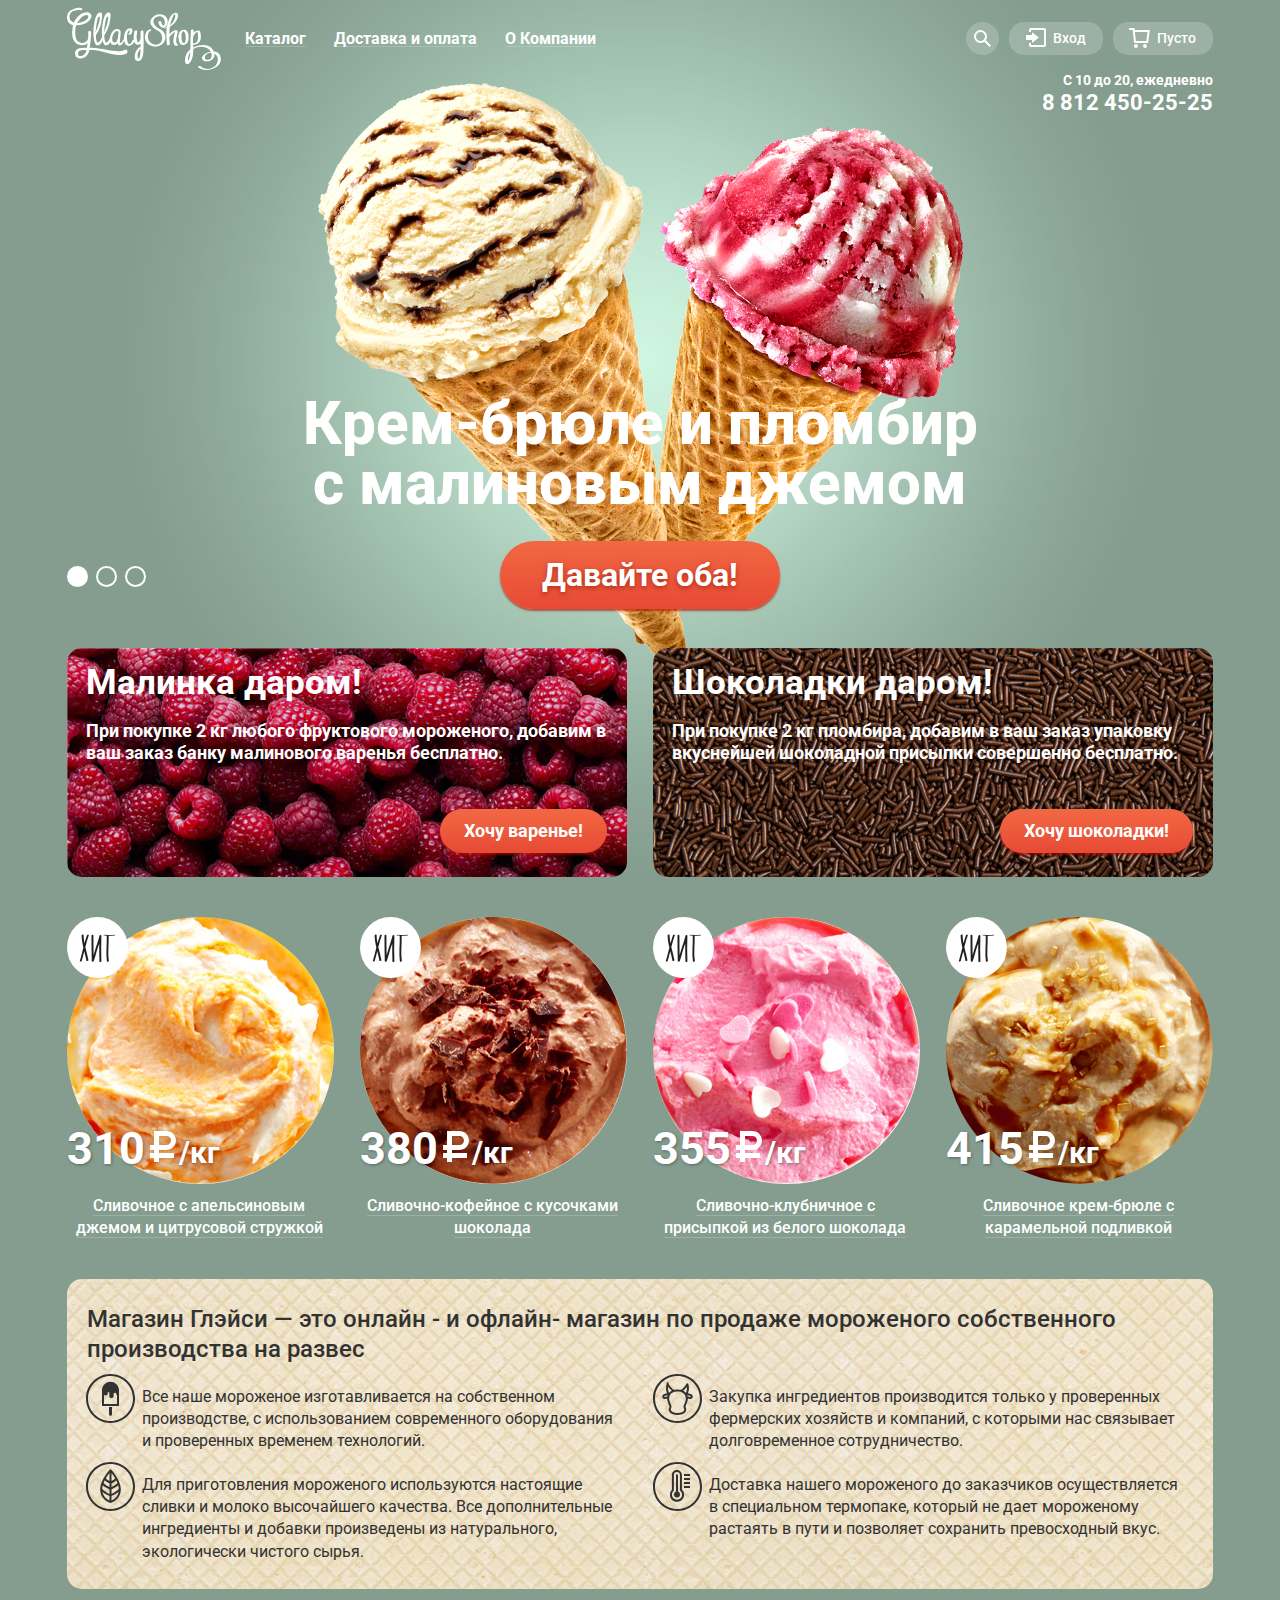
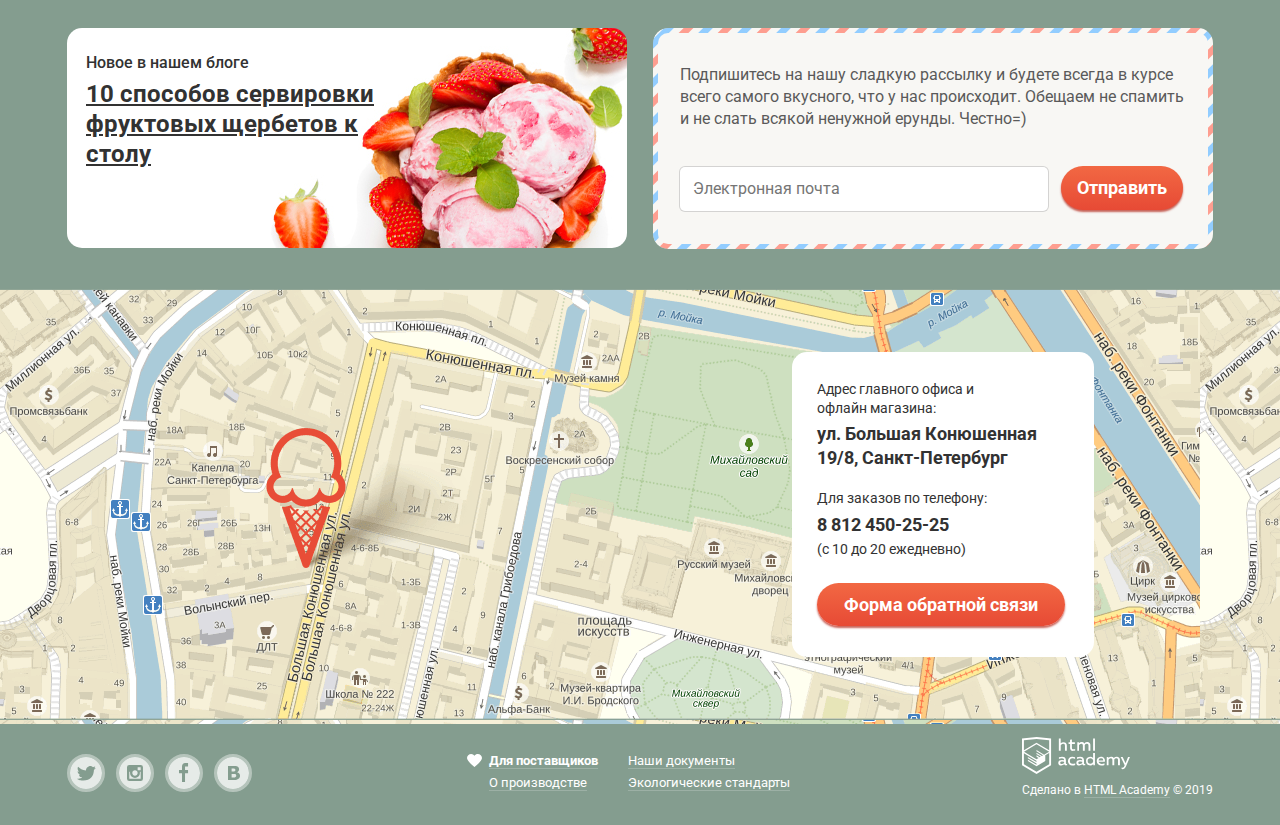
==== commit 7659b324: "Подключает интерактивную карту" ====
--- a/index.html
+++ b/index.html
@@ -10,7 +10,7 @@
     <title>Глейси - главная</title>
   </head>
 
-  <body class="popup-open">
+  <body class="popup-hidden">
     <input class="visually-hidden" type="radio" id="product-1" name="toggle" checked>
 
     <input class="visually-hidden" type="radio" id="product-2" name="toggle">
@@ -151,6 +151,14 @@
           <section class="slider">
             <h1 class="visually-hidden">Глейси-интернет магазин мороженого</h1>
 
+            <div class="slider-controls">
+              <label tabindex="0" class="slider-toggle" for="product-1">Первый</label>
+
+              <label tabindex="0" class="slider-toggle" for="product-2">Второй</label>
+
+              <label tabindex="0" class="slider-toggle" for="product-3">Третий</label>
+            </div>
+
             <ul class="slider-list">
               <li class="slider-item slide" id="slide1">
                 <h3 class="slider-title">
@@ -176,14 +184,6 @@
                 <a class="button button--slider" href="#">Давайте оба!</a>
               </li>
             </ul>
-
-            <div class="slider-controls">
-              <label class="slider-toggle" for="product-1">Первый</label>
-
-              <label class="slider-toggle" for="product-2">Второй</label>
-
-              <label class="slider-toggle" for="product-3">Третий</label>
-            </div>
           </section>
         </div>
 
@@ -230,11 +230,11 @@
 
                 <p class="ice-cream-cost">310
 
-                    <svg class="ice-cream-currency" xmlns="http://www.w3.org/2000/svg" width="31" height="36"
-                      viewBox="0 0 31 36">
-                      <path fill="#FFF"
-                        d="M11 21h7.451c5.247 0 9.5-4.253 9.5-9.5S23.698 2 18.451 2H6v14H2v5h4v3H2v5h4v4h5v-4h15v-5H11v-3zm0-14h7.451v-.03a4.53 4.53 0 0 1 0 9.06V16H11V7z" />
-                    </svg>
+                  <svg class="ice-cream-currency" xmlns="http://www.w3.org/2000/svg" width="31" height="36"
+                    viewBox="0 0 31 36">
+                    <path fill="#FFF"
+                      d="M11 21h7.451c5.247 0 9.5-4.253 9.5-9.5S23.698 2 18.451 2H6v14H2v5h4v3H2v5h4v4h5v-4h15v-5H11v-3zm0-14h7.451v-.03a4.53 4.53 0 0 1 0 9.06V16H11V7z" />
+                  </svg>
 
                   <span class="ice-cream-kg">/кг</span>
                 </p>
@@ -422,7 +422,10 @@
         </div>
 
         <div class="map">
-          <img src="img/map.png" width="1200" height="430" alt="ул. Большая Конюшенная 19/8, Санкт-Петербург" />
+          <iframe
+            src="https://www.google.com/maps/embed?pb=!1m18!1m12!1m3!1d2325.8969676113325!2d30.318989185105483!3d59.937689768824505!2m3!1f0!2f0!3f0!3m2!1i1024!2i768!4f13.1!3m3!1m2!1s0x4696310fca145cc1%3A0x42b32648d8238007!2sBolshaya%20Konyushennaya%20St%2C%2019%2F8%2C%20Sankt-Peterburg%2C%20Russia%2C%20191186!5e0!3m2!1sen!2sua!4v1572035625814!5m2!1sen!2sua"
+            width="600" height="435" allowfullscreen=""></iframe>
+
 
           <section class="contacts">
             <h2 class="visually-hidden">Контакты</h2>
@@ -453,28 +456,50 @@
           <li class="footer-item">
             <a class="footer-icon footer-icon--twitter" href="https://twitter.com">
               <span class="visually-hidden">Твиттер</span>
-              <svg xmlns="http://www.w3.org/2000/svg" width="32" height="32" viewBox="0 0 32 32"><path fill="#FFF" d="M16 0C7.164 0 0 7.164 0 16c0 8.837 7.164 16 16 16 8.837 0 16-7.163 16-16 0-8.836-7.163-16-16-16zm7.944 12.809c-.251 6.516-3.463 10.832-10.992 10.702h-.486c-.447 0-4.543-.443-5.344-1.823 2.479.19 4.247-.406 5.12-1.136-1.048-.289-2.923-.461-3.251-2.848.384.104.618.221 1.299.113-1.307-.824-2.758-1.519-2.679-3.643.311.317 1.164.518 1.46.457-.768-.233-2.149-3.244-.974-4.781 1.984 1.79 4.075 3.482 7.804 3.643.227-2.214 1.24-3.699 3.168-4.325 1.84-.479 3.255.26 3.901 1.138.737-.224 1.453-.466 2.193-.685-.004.833-.569 1.463-.935 1.709.747.165 1.423-.475 1.423-.475-.184.963-1.094 1.725-1.707 1.954z"/></svg>
+              <svg xmlns="http://www.w3.org/2000/svg" width="32" height="32" viewBox="0 0 32 32">
+                <path fill="#FFF"
+                  d="M16 0C7.164 0 0 7.164 0 16c0 8.837 7.164 16 16 16 8.837 0 16-7.163 16-16 0-8.836-7.163-16-16-16zm7.944 12.809c-.251 6.516-3.463 10.832-10.992 10.702h-.486c-.447 0-4.543-.443-5.344-1.823 2.479.19 4.247-.406 5.12-1.136-1.048-.289-2.923-.461-3.251-2.848.384.104.618.221 1.299.113-1.307-.824-2.758-1.519-2.679-3.643.311.317 1.164.518 1.46.457-.768-.233-2.149-3.244-.974-4.781 1.984 1.79 4.075 3.482 7.804 3.643.227-2.214 1.24-3.699 3.168-4.325 1.84-.479 3.255.26 3.901 1.138.737-.224 1.453-.466 2.193-.685-.004.833-.569 1.463-.935 1.709.747.165 1.423-.475 1.423-.475-.184.963-1.094 1.725-1.707 1.954z" />
+              </svg>
             </a>
           </li>
 
           <li class="footer-item">
             <a class="footer-icon footer-icon--instagram" href="https://www.instagram.com">
               <span class="visually-hidden">Инстаграм</span>
-              <svg xmlns="http://www.w3.org/2000/svg" width="32" height="32" viewBox="0 0 32 32"><g fill="#FFF"><path d="M20.916 16a4.938 4.938 0 1 1-9.877 0c0-.394.051-.773.138-1.14h-.897v6.838h11.396V14.86h-.897c.086.367.137.746.137 1.14z"/><path d="M15.978 18.659c1.466 0 2.659-1.193 2.659-2.659s-1.193-2.659-2.659-2.659c-1.466 0-2.659 1.193-2.659 2.659s1.192 2.659 2.659 2.659zM18.637 10.302h3.039v3.039h-3.039z"/><path d="M16 0C7.164 0 0 7.164 0 16c0 8.837 7.164 16 16 16 8.837 0 16-7.163 16-16 0-8.836-7.163-16-16-16zm7.955 21.698a2.285 2.285 0 0 1-2.279 2.279H10.279A2.285 2.285 0 0 1 8 21.698V10.302a2.286 2.286 0 0 1 2.279-2.279h11.396a2.286 2.286 0 0 1 2.279 2.279v11.396z"/></g></svg>
+              <svg xmlns="http://www.w3.org/2000/svg" width="32" height="32" viewBox="0 0 32 32">
+                <g fill="#FFF">
+                  <path
+                    d="M20.916 16a4.938 4.938 0 1 1-9.877 0c0-.394.051-.773.138-1.14h-.897v6.838h11.396V14.86h-.897c.086.367.137.746.137 1.14z" />
+                  <path
+                    d="M15.978 18.659c1.466 0 2.659-1.193 2.659-2.659s-1.193-2.659-2.659-2.659c-1.466 0-2.659 1.193-2.659 2.659s1.192 2.659 2.659 2.659zM18.637 10.302h3.039v3.039h-3.039z" />
+                  <path
+                    d="M16 0C7.164 0 0 7.164 0 16c0 8.837 7.164 16 16 16 8.837 0 16-7.163 16-16 0-8.836-7.163-16-16-16zm7.955 21.698a2.285 2.285 0 0 1-2.279 2.279H10.279A2.285 2.285 0 0 1 8 21.698V10.302a2.286 2.286 0 0 1 2.279-2.279h11.396a2.286 2.286 0 0 1 2.279 2.279v11.396z" />
+                </g>
+              </svg>
             </a>
           </li>
 
           <li class="footer-item">
             <a class="footer-icon footer-icon--fb" href="https://uk-ua.facebook.com">
               <span class="visually-hidden">Фейсбук</span>
-              <svg xmlns="http://www.w3.org/2000/svg" width="32" height="32" viewBox="0 0 32 32"><path fill="#FFF" d="M16 0C7.164 0 0 7.163 0 16s7.164 16 16 16c8.837 0 16-7.164 16-16S24.837 0 16 0zm4.062 9.455h-3.021v3.444h3.021v3.445h-3.021v8.61H14.02v-8.61H11v-3.445h3.021V9.455c0-1.902 1.353-3.445 3.021-3.445h3.021v3.445z"/></svg>
+              <svg xmlns="http://www.w3.org/2000/svg" width="32" height="32" viewBox="0 0 32 32">
+                <path fill="#FFF"
+                  d="M16 0C7.164 0 0 7.163 0 16s7.164 16 16 16c8.837 0 16-7.164 16-16S24.837 0 16 0zm4.062 9.455h-3.021v3.444h3.021v3.445h-3.021v8.61H14.02v-8.61H11v-3.445h3.021V9.455c0-1.902 1.353-3.445 3.021-3.445h3.021v3.445z" />
+              </svg>
             </a>
           </li>
 
           <li class="footer-item">
             <a class="footer-icon footer-icon--vk" href="https://vk.com">
               <span class="visually-hidden">Вконтакте</span>
-              <svg xmlns="http://www.w3.org/2000/svg" width="32" height="32" viewBox="0 0 32 32"><g fill="#FFF"><path d="M16.637 14.495c.402-.019.719-.082.951-.188.326-.145.54-.33.641-.559.101-.229.15-.496.15-.797 0-.232-.058-.465-.174-.697-.116-.232-.322-.405-.617-.517-.264-.1-.592-.155-.984-.165a76.242 76.242 0 0 0-1.652-.014h-.339v2.965h.565c.571 0 1.057-.009 1.459-.028zM18.118 17.084c-.282-.081-.672-.125-1.166-.132a127.97 127.97 0 0 0-1.55-.009h-.79v3.493h.264c1.014 0 1.74-.003 2.18-.009a3.2 3.2 0 0 0 1.212-.245c.377-.157.633-.364.774-.625s.214-.562.214-.9c0-.446-.088-.788-.261-1.03-.17-.241-.464-.423-.877-.543z"/><path d="M16 0C7.164 0 0 7.164 0 16c0 8.837 7.164 16 16 16 8.837 0 16-7.163 16-16 0-8.836-7.163-16-16-16zm6.602 20.531a3.73 3.73 0 0 1-1.124 1.327c-.552.415-1.161.71-1.823.886s-1.501.264-2.519.264h-6.121V8.987h5.443c1.13 0 1.957.038 2.48.113a5.126 5.126 0 0 1 1.561.5c.533.27.929.632 1.189 1.087.26.455.392.975.392 1.558 0 .678-.179 1.278-.536 1.795-.358.518-.863.92-1.517 1.208v.075c.917.182 1.642.559 2.179 1.13.537.571.807 1.325.807 2.261 0 .678-.138 1.283-.411 1.817z"/></g></svg>
+              <svg xmlns="http://www.w3.org/2000/svg" width="32" height="32" viewBox="0 0 32 32">
+                <g fill="#FFF">
+                  <path
+                    d="M16.637 14.495c.402-.019.719-.082.951-.188.326-.145.54-.33.641-.559.101-.229.15-.496.15-.797 0-.232-.058-.465-.174-.697-.116-.232-.322-.405-.617-.517-.264-.1-.592-.155-.984-.165a76.242 76.242 0 0 0-1.652-.014h-.339v2.965h.565c.571 0 1.057-.009 1.459-.028zM18.118 17.084c-.282-.081-.672-.125-1.166-.132a127.97 127.97 0 0 0-1.55-.009h-.79v3.493h.264c1.014 0 1.74-.003 2.18-.009a3.2 3.2 0 0 0 1.212-.245c.377-.157.633-.364.774-.625s.214-.562.214-.9c0-.446-.088-.788-.261-1.03-.17-.241-.464-.423-.877-.543z" />
+                  <path
+                    d="M16 0C7.164 0 0 7.164 0 16c0 8.837 7.164 16 16 16 8.837 0 16-7.163 16-16 0-8.836-7.163-16-16-16zm6.602 20.531a3.73 3.73 0 0 1-1.124 1.327c-.552.415-1.161.71-1.823.886s-1.501.264-2.519.264h-6.121V8.987h5.443c1.13 0 1.957.038 2.48.113a5.126 5.126 0 0 1 1.561.5c.533.27.929.632 1.189 1.087.26.455.392.975.392 1.558 0 .678-.179 1.278-.536 1.795-.358.518-.863.92-1.517 1.208v.075c.917.182 1.642.559 2.179 1.13.537.571.807 1.325.807 2.261 0 .678-.138 1.283-.411 1.817z" />
+                </g>
+              </svg>
             </a>
           </li>
         </ul>
@@ -513,24 +538,24 @@
           </p>
         </div>
       </footer>
-
-      <div class="modal">
-        <form class="modal-form" action="http://echo.htmlacademy.ru" method="POST">
-          <h2 class="modal-title">Мы обязательно вам ответим!</h2>
-
-          <input class="modal-name" type="text" name="name" placeholder="Как вас зовут?" />
-
-          <input class="modal-email" type="email" name="email" placeholder="Ваша почта для ответа?" />
-
-          <textarea class="modal-text" name="text" placeholder="Напишите что-нибудь..."></textarea>
-
-          <button class="button modal--button" type="submit">Отправить</button>
-
-          <button class="modal-button-close" type="button"><span class="visually-hidden">Закрыть</span></button>
-        </form>
-      </div>
-
     </div>
+
+    <div class="modal">
+      <form class="modal-form" action="http://echo.htmlacademy.ru" method="POST">
+        <h2 class="modal-title">Мы обязательно вам ответим!</h2>
+
+        <input class="modal-name" type="text" name="user-name" placeholder="Как вас зовут?" required />
+
+        <input class="modal-email" type="email" name="email" placeholder="Ваша почта для ответа?" required />
+
+        <textarea class="modal-text" name="text" placeholder="Напишите что-нибудь..." required></textarea>
+
+        <button class="button modal--button" type="submit">Отправить</button>
+
+        <button class="modal-button-close" type="button"><span class="visually-hidden">Закрыть</span></button>
+      </form>
+    </div>
+    <script src="js/main.js"></script>
   </body>
 
 </html>
--- a/css/style.css
+++ b/css/style.css
@@ -40,8 +40,8 @@
   background-color: rgba(0, 0, 0, 0.3);
 }
 
-.popup-open::after {
-  display: none;
+.popup-hidden::after {
+  z-index: -100;
 }
 
 .visually-hidden {
@@ -171,7 +171,7 @@
   background-color: #f8f7f4;
   border-radius: 5px;
   display: none;
-  top: 30px;
+  top: 55px;
   left: -8px;
   padding-top: 4px;
   padding-bottom: 10px;
@@ -718,6 +718,14 @@
   background-color: rgba(255, 255, 255, 1);
 }
 
+#product-1:focus ~ .site-wrapper label[for="product-1"],
+#product-2:focus ~ .site-wrapper label[for="product-2"],
+#product-3:focus ~ .site-wrapper label[for="product-3"] {
+  outline: thin dotted;
+  outline: 5px auto -webkit-focus-ring-color;
+  outline-offset: -2px;
+}
+
 .button {
   font-size: 18px;
   font-weight: 700;
@@ -1619,10 +1627,19 @@
   text-decoration: none;
 }
 
+iframe {
+  width: 100%;
+  height: 435px;
+  border: 0;
+  display: block;
+  position: relative;
+}
+
 .map {
-  margin: 0 auto;
-  width: 1200px;
+  background-image: url("../img/map.png");
   position: relative;
+  width: 100%;
+  height: 435px;
 }
 
 .contacts {
@@ -1633,7 +1650,7 @@
   min-height: 305px;
   background-color: #ffffff;
   top: 63px;
-  right: 27px;
+  right: 186px;
   border-radius: 15px;
   padding: 28px 25px 33px 25px;
 }
@@ -1798,6 +1815,41 @@
   border-bottom: 1px solid rgba(255, 255, 255, 0.2);
 }
 
+@keyframes jello-horizontal {
+  0% {
+    transform: scale3d(1, 1, 1) translate(-50%, -50%);
+  }
+  30% {
+    transform: scale3d(1.25, 0.75, 1) translate(-50%, -50%);
+  }
+  40% {
+    transform: scale3d(0.75, 1.25, 1) translate(-50%, -50%);
+  }
+  50% {
+    transform: scale3d(1.15, 0.85, 1) translate(-50%, -50%);
+  }
+  65% {
+    transform: scale3d(0.95, 1.05, 1) translate(-50%, -50%);
+  }
+  75% {
+    transform: scale3d(1.05, 0.95, 1) translate(-50%, -50%);
+  }
+  100% {
+    transform: scale3d(1, 1, 1) translate(-50%, -50%);
+  }
+}
+
+@keyframes scale-in-center {
+  0% {
+    transform: scale(0) translate(-50%, -50%);
+    opacity: 1;
+  }
+  100% {
+    transform: scale(1) translate(-50%, -50%);
+    opacity: 1;
+  }
+}
+
 .modal {
   display: none;
   max-width: 478px;
@@ -1805,13 +1857,24 @@
   min-height: 443px;
   border-radius: 10px;
   background-color: #f8f7f4;
-  position: absolute;
-  top: 560px;
-  left: 620px;
+  position: fixed;
+  top: 50%;
+  left: 50%;
   -webkit-transform: translate(-50%, -50%);
   -ms-transform: translate(-50%, -50%);
   transform: translate(-50%, -50%);
   z-index: 21;
+}
+
+.modal-show {
+  animation: scale-in-center 0.5s cubic-bezier(0.250, 0.460, 0.450, 0.940) both;
+
+  display: block;
+}
+
+.modal-error {
+  animation: jello-horizontal 0.9s both;
+  box-shadow: 0 0 0 2px red;
 }
 
 .button--feedback:active .modal {
@@ -1904,4 +1967,5 @@
   position: absolute;
   background: none;
   background-image: url("../img/cross-big.svg");
-}
+  cursor: pointer;
+}
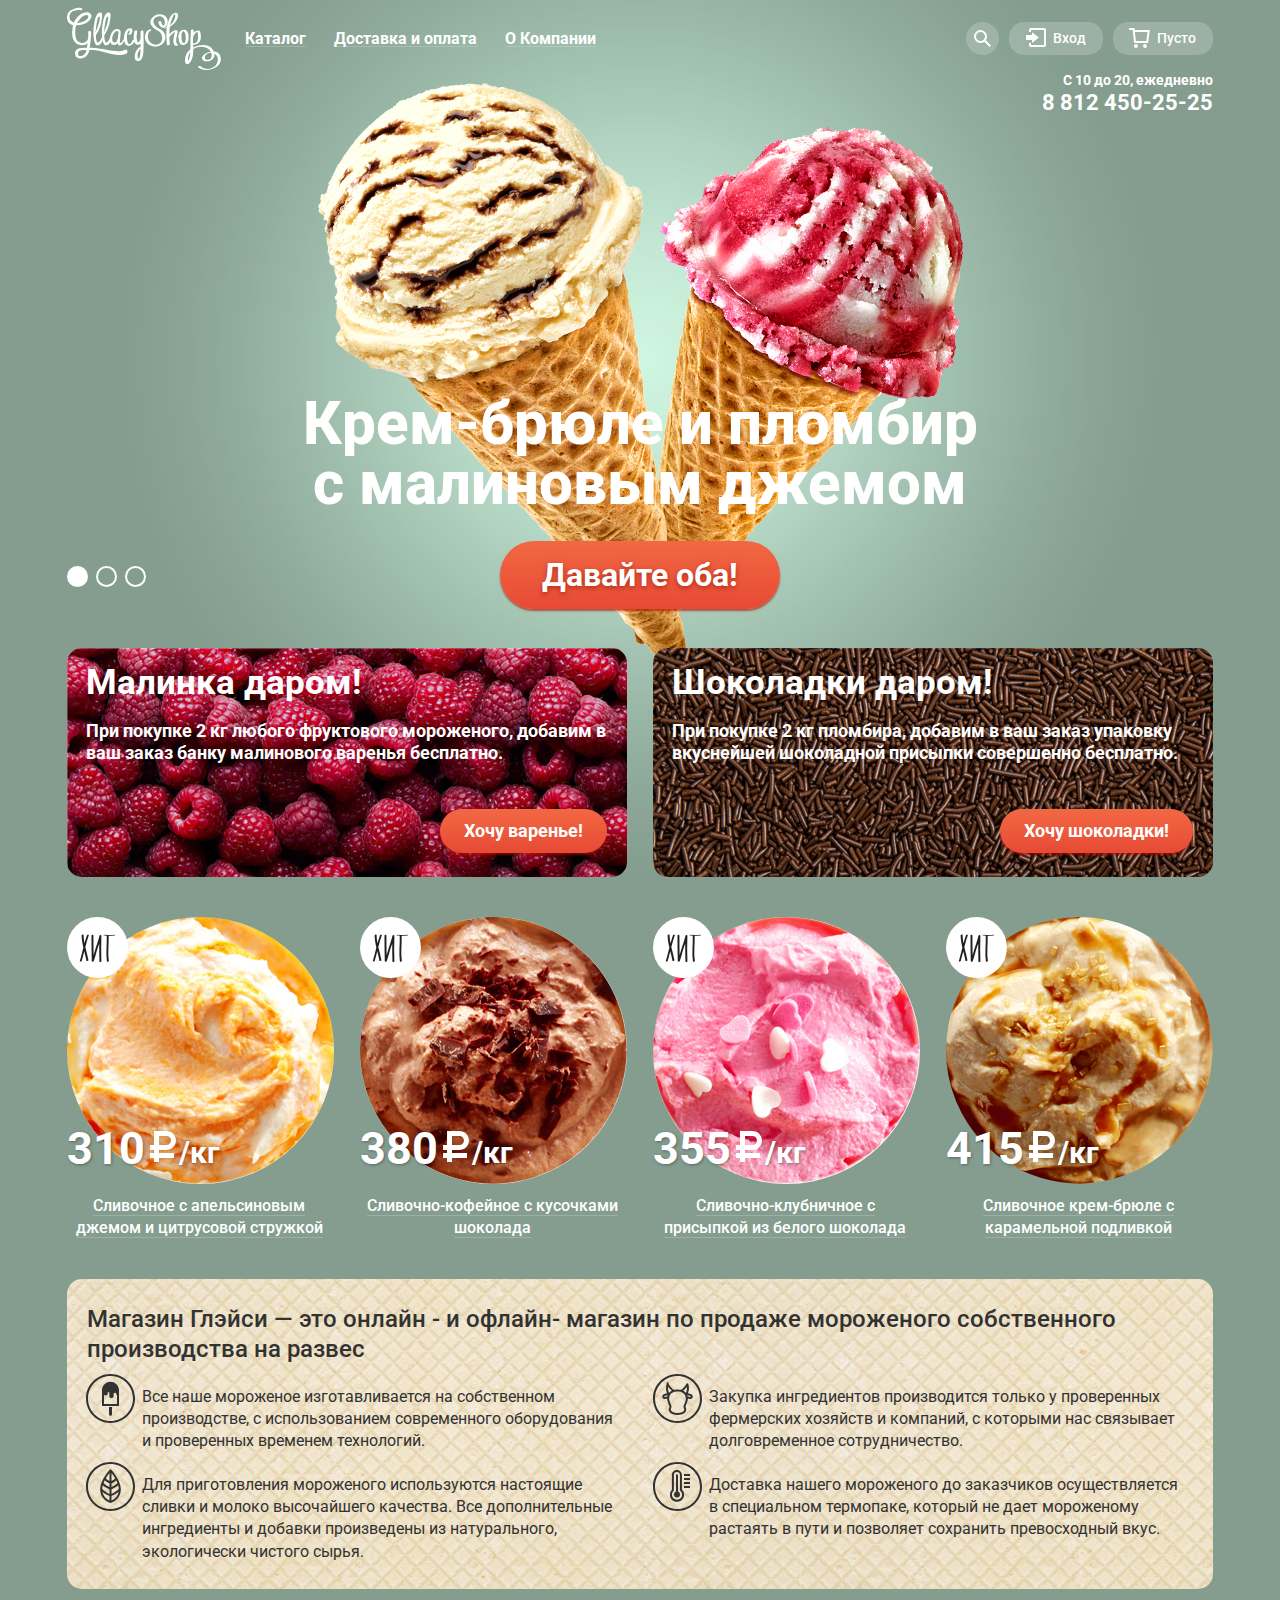
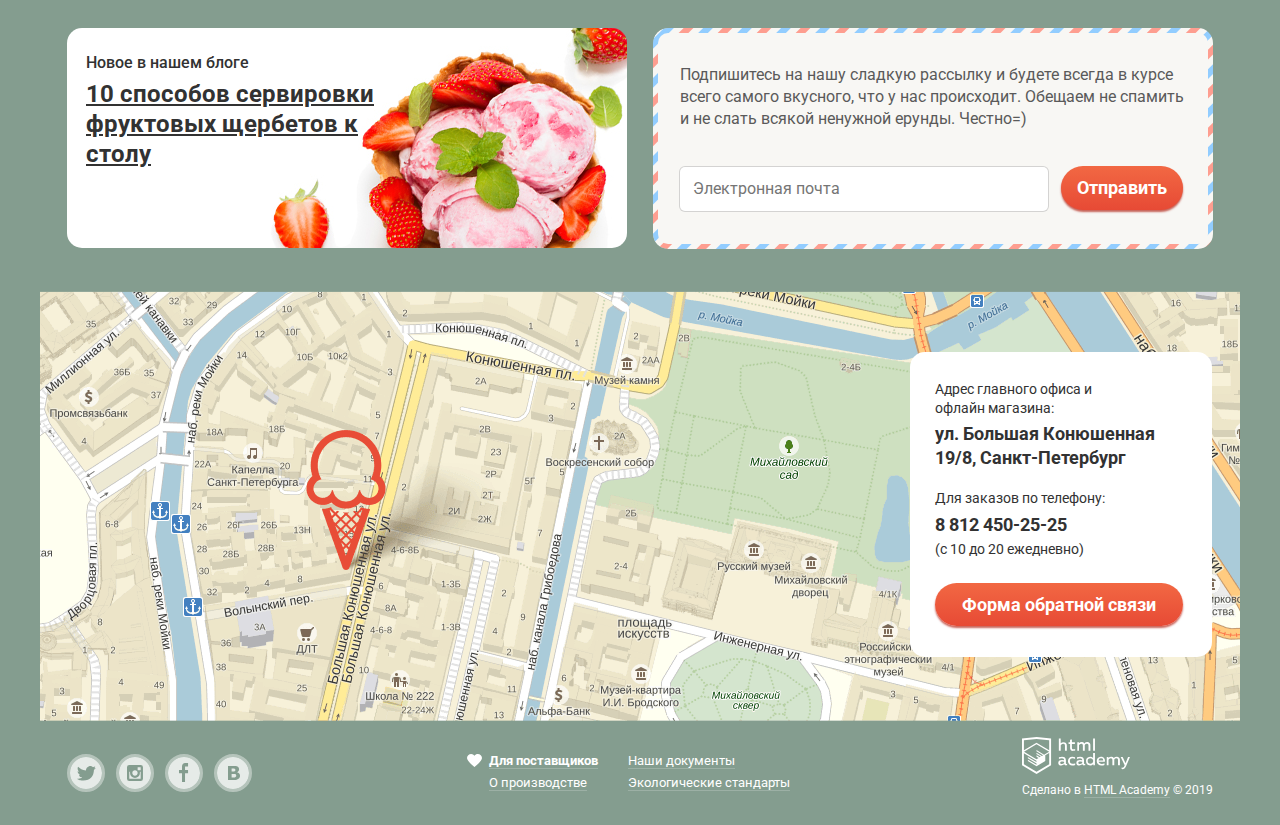
==== commit 169a099c: "Делает правки перед защитой" ====
--- a/index.html
+++ b/index.html
@@ -6,7 +6,7 @@
     <link href="https://fonts.googleapis.com/css?family=Roboto:400,500,700&display=swap&subset=cyrillic"
       rel="stylesheet" />
     <link rel="stylesheet" href="css/normalize.css" />
-    <link rel="stylesheet" href="css/style.css" />
+    <link rel="stylesheet" href="css/style-min.css" />
     <title>Глейси - главная</title>
   </head>
 
@@ -422,32 +422,32 @@
         </div>
 
         <div class="map">
+          <div class="container container--contacts">
+            <section class="contacts">
+              <h2 class="visually-hidden">Контакты</h2>
+
+              <p class="contacts-text">
+                Адрес главного офиса и офлайн магазина:
+              </p>
+
+              <p class="contacts-text-address">
+                ул. Большая Конюшенная 19/8, Санкт-Петербург
+              </p>
+
+              <p class="contacts-text contacts-text--phone">
+                Для заказов по телефону:
+              </p>
+
+              <a class="contacts-text-address contacts-text-address--phone" href="tel:+88124502525">8 812 450-25-25</a>
+
+              <p class="contacts-text contacts-text--time">(с 10 до 20 ежедневно)</p>
+
+              <a class="button button--feedback" href="#">Форма обратной связи</a>
+            </section>
+          </div>
           <iframe
             src="https://www.google.com/maps/embed?pb=!1m18!1m12!1m3!1d2325.8969676113325!2d30.318989185105483!3d59.937689768824505!2m3!1f0!2f0!3f0!3m2!1i1024!2i768!4f13.1!3m3!1m2!1s0x4696310fca145cc1%3A0x42b32648d8238007!2sBolshaya%20Konyushennaya%20St%2C%2019%2F8%2C%20Sankt-Peterburg%2C%20Russia%2C%20191186!5e0!3m2!1sen!2sua!4v1572035625814!5m2!1sen!2sua"
             width="600" height="435" allowfullscreen=""></iframe>
-
-
-          <section class="contacts">
-            <h2 class="visually-hidden">Контакты</h2>
-
-            <p class="contacts-text">
-              Адрес главного офиса и офлайн магазина:
-            </p>
-
-            <p class="contacts-text-address">
-              ул. Большая Конюшенная 19/8, Санкт-Петербург
-            </p>
-
-            <p class="contacts-text contacts-text--phone">
-              Для заказов по телефону:
-            </p>
-
-            <a class="contacts-text-address contacts-text-address--phone" href="tel:+88124502525">8 812 450-25-25</a>
-
-            <p class="contacts-text contacts-text--time">(с 10 до 20 ежедневно)</p>
-
-            <a class="button button--feedback" href="#">Форма обратной связи</a>
-          </section>
         </div>
       </main>
 
@@ -544,18 +544,18 @@
       <form class="modal-form" action="http://echo.htmlacademy.ru" method="POST">
         <h2 class="modal-title">Мы обязательно вам ответим!</h2>
 
-        <input class="modal-name" type="text" name="user-name" placeholder="Как вас зовут?" required />
-
-        <input class="modal-email" type="email" name="email" placeholder="Ваша почта для ответа?" required />
-
-        <textarea class="modal-text" name="text" placeholder="Напишите что-нибудь..." required></textarea>
-
-        <button class="button modal--button" type="submit">Отправить</button>
+        <input class="modal-name" type="text" name="user-name" placeholder="Как вас зовут?" />
+
+        <input class="modal-email" type="email" name="email" placeholder="Ваша почта для ответа?" />
+
+        <textarea class="modal-text" name="text" placeholder="Напишите что-нибудь..."></textarea>
+
+        <button class="button modal--button">Отправить</button>
 
         <button class="modal-button-close" type="button"><span class="visually-hidden">Закрыть</span></button>
       </form>
     </div>
-    <script src="js/main.js"></script>
+    <script src="js/scripts-min.js"></script>
   </body>
 
 </html>
--- a/css/style-min.css
+++ b/css/style-min.css
@@ -0,0 +1 @@
+html{-webkit-box-sizing:border-box;box-sizing:border-box}*,::after,::before{-webkit-box-sizing:inherit;box-sizing:inherit}body{margin:0;padding:0;font-family:Roboto,Arial,sans-serif;font-size:16px;color:#fff;line-height:22px;font-weight:700;min-width:1200px}.catalog-body{background-color:#849d8f;background-image:-o-linear-gradient(rgba(255,255,255,.2),#849d8f);background-image:-webkit-gradient(linear,left top,left bottom,from(rgba(255,255,255,.2)),to(#849d8f));background-image:linear-gradient(rgba(255,255,255,.2),#849d8f);background-repeat:no-repeat;background-size:100% 650px}.popup-open::after{content:"";position:fixed;top:0;left:0;right:0;bottom:0;display:block;z-index:20;background-color:rgba(0,0,0,.3)}.popup-hidden::after{z-index:-100}.visually-hidden{position:absolute;width:1px;height:1px;margin:-1px;border:0;padding:0;clip:rect(0 0 0 0);overflow:hidden}.container{width:1200px;padding:0 27px;margin:0 auto}.header{display:-webkit-box;display:-ms-flexbox;display:flex;padding-top:7px}.header-logo{display:-webkit-box;display:-ms-flexbox;display:flex;margin-right:10px}.header-logo--catalog{margin-right:10px}.navigation{line-height:18px}.navigation-list{display:-webkit-box;display:-ms-flexbox;display:flex;-ms-flex-wrap:wrap;flex-wrap:wrap;height:100%}.advantages-list,.bread-crumbs,.catalog-list,.footer-list,.footer-nav-list,.navigation-dropdown,.navigation-list,.pagination,.slider-list,.user-list{list-style:none;margin:0;padding:0}.navigation-link{border-radius:20px;padding:8px 14px;color:#fff;position:relative;text-decoration:none}.navigation-link:hover,.navigation_item:hover .navigation-link{background-color:#f7f6f3;color:#323232}.navigation-link:active,.navigation_item:active .navigation-link{-webkit-box-shadow:inset 0 2px 1px 0 #696969;box-shadow:inset 0 2px 1px 0 #696969;background-color:#ededed;color:#323232}.navigation-link::after{content:"";position:absolute;width:calc(100% - 28px);height:1px;background-color:rgba(255,255,255,.2);top:25px;left:50%;-webkit-transform:translateX(-50%);-ms-transform:translateX(-50%);transform:translateX(-50%)}.navigation_item{position:relative;padding-top:23px}.navigation-link--catalog{background-color:#d07058}.navigation-link--catalog::after{background-color:transparent}.navigation_item--catalog .navigation-link{border-bottom:0}.navigation_item:hover .navigation-dropdown{display:block}.navigation-dropdown{position:absolute;min-width:140px;-webkit-box-shadow:0 20px 20px 0 rgba(0,0,0,.4);box-shadow:0 20px 20px 0 rgba(0,0,0,.4);background-color:#f8f7f4;border-radius:5px;display:none;top:52px;left:-8px;padding-top:4px;padding-bottom:10px;z-index:1}.navigation-dropdown::before{content:"";position:absolute;top:-13px;left:0;width:100%;padding-bottom:15px;background-color:transparent}.navigation-dropdown-item{padding:7px 20px}.navigation-dropdown-link{color:#323232;font-size:14px;font-weight:400;line-height:16px;text-decoration:none}.navigation-dropdown-link--important{font-weight:700}.navigation-dropdown-border{border-bottom:2px solid #d3d3d2;opacity:.2;width:128px;margin-left:6px;margin-right:9px}.navigation-dropdown-item--catalog{background-color:#d07058}.navigation-dropdown-item--catalog .navigation-dropdown-link{color:#fff}.navigation-dropdown-item:hover{background-color:#fbded7}.navigation-dropdown-item:active{background-color:#f6b5a5}.user-list{display:-webkit-box;display:-ms-flexbox;display:flex;-webkit-box-pack:end;-ms-flex-pack:end;justify-content:flex-end;margin-left:auto}.user-item{display:-webkit-box;display:-ms-flexbox;display:flex;margin-top:15px;margin-bottom:17px;margin-right:10px;position:relative}.user-item:nth-child(3){margin-right:0}.user-button{display:-webkit-box;display:-ms-flexbox;border:0;background-color:rgba(255,255,255,.2);position:relative;display:flex;-webkit-box-align:center;-ms-flex-align:center;align-items:center;-webkit-box-pack:center;-ms-flex-pack:center;justify-content:center;cursor:pointer}.control-link--disabled{opacity:.2}.user-button--loupe{width:33px;height:33px;border-radius:50%}.user-icon{fill:#fff}.user-button--login{border-radius:15px;font-size:14px;font-weight:500;line-height:1.14;color:#fff;padding-left:44px;padding-right:17px}.user-icon-login{fill:#fff;position:absolute;left:17px;top:6px}.user-icon-basket{position:absolute;top:6px;left:16px;fill:#fff}.user-button--basket{border-radius:15px;font-size:14px;font-weight:500;line-height:1.14;text-align:left;color:#fff;padding-left:44px;padding-right:17px}.user-button:hover svg{fill:#323232}.user-button--basket:hover .user-text-basket,.user-button--catalog:hover .user-text-basket,.user-button--login:hover .user-text--login{color:#323232}.user-button:hover{background-color:#f8f7f4;color:#323232}.user-button:active{-webkit-box-shadow:inset 0 2px 1px 0 #696969;box-shadow:inset 0 2px 1px 0 #696969;background-color:#ededed;color:#323232}.user-item .user-button--catalog{min-width:117px;border-radius:15px;opacity:.99;background-color:#f8f7f4;color:#323232;font-size:14px;font-weight:500;line-height:1.14;text-align:left;padding-left:44px;padding-right:17px}.user-button--catalog .user-text-basket{color:#323232}.user-item:hover .user-popup{display:block}.user-item:hover .user-button{background-color:#f8f7f4;color:#323232}.user-item:hover .user-icon,.user-item:hover .user-icon-login{fill:#000}.user-popup{position:absolute;border-radius:5px;background-color:#f8f7f4;-webkit-box-shadow:0 20px 20px 0 rgba(0,0,0,.4);box-shadow:0 20px 20px 0 rgba(0,0,0,.4);display:none;z-index:1}.user-popup--search{min-width:340px;min-height:82px;top:35px;right:11px;padding:20px 15px}.user-popup--search::before{content:"";position:absolute;top:-7px;left:0;width:100%;padding-bottom:10px;background-color:transparent}.user-popup--login::before{content:"";position:absolute;top:-7px;left:0;width:100%;padding-bottom:10px;background-color:transparent}.user-popup--basket::before{content:"";position:absolute;top:-7px;left:0;width:100%;padding-bottom:10px;background-color:transparent}.user-popup--login{width:278px;min-height:214px;top:37px;right:-2px;padding:20px 18px}.user-popup-input{border:0;-webkit-box-shadow:0 0 0 1px rgba(178,178,178,.52);box-shadow:0 0 0 1px rgba(178,178,178,.52);background-color:#fff;border-radius:5px;padding:0 12px 0 12px;width:100%;font-size:14px;font-weight:400;line-height:1.71;text-align:left;color:#999;min-height:44px}.user-popup-email,.user-popup-password{border-radius:5px;border:0;-webkit-box-shadow:0 0 0 1px rgba(178,178,178,.52);box-shadow:0 0 0 1px rgba(178,178,178,.52);background-color:#fff;min-width:242px;padding:0 16px 0 16px;margin-bottom:20px;font-size:14px;font-weight:400;line-height:1.71;text-align:left;color:#999;min-height:44px}.user-popup-email:hover,.user-popup-input:hover,.user-popup-password:hover{-webkit-box-shadow:0 0 0 2px rgba(154,154,154,.52);box-shadow:0 0 0 2px rgba(154,154,154,.52)}.user-popup-email:focus,.user-popup-input:focus,.user-popup-password:focus{outline:0;-webkit-box-shadow:0 0 0 2px rgba(46,136,228,.52);box-shadow:0 0 0 2px rgba(46,136,228,.52)}.user-popup--basket{min-width:540px;min-height:242px;padding:19px 15px;top:37px;right:0}.user-popup-row{display:-webkit-box;display:-ms-flexbox;display:flex}.user-popup-container{display:-webkit-box;display:-ms-flexbox;display:flex;-webkit-box-orient:vertical;-webkit-box-direction:normal;-ms-flex-direction:column;flex-direction:column}.usep-popup-item{display:-webkit-box;display:-ms-flexbox;display:flex;margin-bottom:19px}.user-image{border-radius:50%;margin-right:14px}.user-popup--button{padding:11px 26px;border-radius:25px}.user-popup-button{border:none;background-color:transparent;padding:0;margin-right:14px;padding-bottom:4px}.user-popup-link-wrap{display:-webkit-box;display:-ms-flexbox;display:flex;-ms-flex-wrap:wrap;flex-wrap:wrap}.user-popup-link{font-size:13px;font-weight:400;line-height:1.47;text-align:left;color:#323232;padding-left:18px}.user-popup-link:active,.user-popup-link:hover{color:#e84d37;-webkit-text-decoration-color:rgba(232,77,55,.3);text-decoration-color:rgba(232,77,55,.3)}.user-popup-link-basket{text-decoration:none;font-size:13px;font-weight:400;line-height:1.23;text-align:left;color:#323232;max-width:216px;padding-top:10px}.user-popup-link-basket:active,.user-popup-link-basket:hover{color:#e84d37}.user-popup-text{font-size:13px;font-weight:400;line-height:1.23;text-align:left;color:#323232;margin-left:30px;padding-top:10px}.user-popup-text--cost{font-size:13px;font-weight:400;line-height:1.23;text-align:left;color:#323232;opacity:.5;margin-left:3px;padding-top:10px}.user-popup-text-total{font-size:15px;font-weight:700;line-height:1.2;color:#323232;padding-left:402px}.usep-popup-item-total{border-top:1px solid #cacac7;-ms-flex-item-align:end;align-self:flex-end;padding-top:11px;width:100%}.button--basket{border-radius:30px;padding:11px 14px;margin-top:14px;-ms-flex-item-align:end;align-self:flex-end}.header-aside{text-align:right}.text-time{font-size:14px;line-height:16px;margin:0;margin-bottom:3px}.text-phone{font-size:22px;line-height:24px;text-decoration:none;color:#fff}.site-wrapper{min-width:940px;min-height:582px;background-color:#849d8f;background-image:url(../img/two-ice.png);background-repeat:no-repeat;background-position:top center;-webkit-transition:background-image .5s ease,background-color .5s ease;-o-transition:background-image .5s ease,background-color .5s ease;-webkit-transition:background-image 1s ease,background-color 1s ease;-o-transition:background-image 1s ease,background-color 1s ease;transition:background-image 1s ease,background-color 1s ease}.slider{position:relative;padding-top:278px;text-align:center}.slider-title{width:700px;margin:0 auto;margin-bottom:27px;font-size:60px;line-height:60px;font-weight:800}.slider-controls{position:absolute;bottom:21px;left:0;z-index:20;font-size:0}.slider-toggle{display:inline-block;width:21px;height:21px;margin-right:8px;vertical-align:top;background-color:transparent;border:2px solid #fff;border-radius:50%;cursor:pointer}#product-1:checked~.site-wrapper{background-color:#849d8f;background-image:url(../img/two-ice.png)}#product-2:checked~.site-wrapper{background-color:#8996a6;background-image:url(../img/two-ice-1.png)}#product-3:checked~.site-wrapper{background-color:#9d8b84;background-image:url(../img/two-ice-2.png)}#product-1:checked~.site-wrapper #slide1,#product-2:checked~.site-wrapper #slide2,#product-3:checked~.site-wrapper #slide3{display:block}#product-1:checked~.site-wrapper label[for=product-1],#product-2:checked~.site-wrapper label[for=product-2],#product-3:checked~.site-wrapper label[for=product-3]{background-color:#fff}.site-wrapper::after,.site-wrapper::before{content:"";visibility:hidden}.site-wrapper::before{background-image:url(../img/two-ice-1.png)}.site-wrapper::after{background-image:url(../img/two-ice-2.png)}.slider-toggle:hover{background-color:rgba(255,255,255,.4)}.slider-toggle:active{background-color:rgba(255,255,255,1)}#product-1:focus~.site-wrapper label[for=product-1],#product-2:focus~.site-wrapper label[for=product-2],#product-3:focus~.site-wrapper label[for=product-3]{outline:thin dotted;outline:5px auto -webkit-focus-ring-color;outline-offset:-2px}.button{font-size:18px;font-weight:700;line-height:1.33;color:#fff;text-align:left;-webkit-box-shadow:0 2px 2px 0 rgba(172,16,0,.64);box-shadow:0 2px 2px 0 rgba(172,16,0,.64);background-image:-o-linear-gradient(bottom,#e74a35,#f26843);background-image:-webkit-gradient(linear,left bottom,left top,from(#e74a35),to(#f26843));background-image:linear-gradient(to top,#e74a35,#f26843);border:none;cursor:pointer}.button:hover{-webkit-box-shadow:0 2px 2px 0 #ac1000;box-shadow:0 2px 2px 0 #ac1000;background-image:-o-linear-gradient(top,rgba(255,255,255,.2),rgba(255,255,255,.2)),-o-linear-gradient(bottom,#e74a35,#f26843);background-image:-webkit-gradient(linear,left top,left bottom,from(rgba(255,255,255,.2)),to(rgba(255,255,255,.2))),-webkit-gradient(linear,left bottom,left top,from(#e74a35),to(#f26843));background-image:linear-gradient(to bottom,rgba(255,255,255,.2),rgba(255,255,255,.2)),linear-gradient(to top,#e74a35,#f26843)}.button:active{-webkit-box-shadow:inset 0 2px 2px 0 #942718;box-shadow:inset 0 2px 2px 0 #942718;background-image:-o-linear-gradient(top,rgba(0,0,0,.07),rgba(0,0,0,.07)),-o-linear-gradient(top,#e74a35,#f26843);background-image:-webkit-gradient(linear,left top,left bottom,from(rgba(0,0,0,.07)),to(rgba(0,0,0,.07))),-webkit-gradient(linear,left top,left bottom,from(#e74a35),to(#f26843));background-image:linear-gradient(to bottom,rgba(0,0,0,.07),rgba(0,0,0,.07)),linear-gradient(to bottom,#e74a35,#f26843)}.button--slider{display:inline-block;padding:12px 42px;text-shadow:0 2px 5px rgba(160,32,11,.76);font-size:32px;line-height:1.38;text-align:center;vertical-align:top;text-decoration:none;border-radius:50px;max-width:850px}.slide{display:none}.free-gift-container{display:-webkit-box;display:-ms-flexbox;display:flex;-webkit-box-pack:justify;-ms-flex-pack:justify;justify-content:space-between;padding-top:39px;-webkit-box-align:start;-ms-flex-align:start;align-items:flex-start}.free-gift-section{background-repeat:no-repeat;max-width:560px;border-radius:15px;padding-top:15px;padding-bottom:24px;padding-left:19px;padding-right:20px;display:-webkit-box;display:-ms-flexbox;display:flex;-ms-flex-wrap:wrap;flex-wrap:wrap}.free-gift-section--1{background-image:url(../img/raspberries.jpg);background-color:#dc143c}.free-gift-section--2{background-image:url(../img/chocolate.jpg);background-color:#724237}.free-gift-subtitle{font-size:35px;line-height:1.17;text-align:left;margin:0;margin-bottom:16px}.free-gift-text{font-size:18px;text-align:left;margin:0;margin-bottom:45px}.button--free-gift-add{text-align:center;text-decoration:none;margin-left:auto;padding:10px 24px;border-radius:25px}.bread-crumbs{display:-webkit-box;display:-ms-flexbox;display:flex;position:relative;top:-20px;-ms-flex-wrap:wrap;flex-wrap:wrap;max-width:500px}.bread-crumbs-link{color:#fff;font-size:14px;font-weight:400;line-height:16px;text-decoration:none;border-bottom:1px solid rgba(255,255,255,.2);position:relative;margin-right:21px}.bread-crumbs-link:active,.bread-crumbs-link:hover{color:#ffbc9e;border-color:rgba(255,188,158,.3)}.bread-crumbs-link-catalog::after,.bread-crumbs-link-home::after{position:absolute;top:6px;right:-10px;z-index:1;width:6px;height:6px;-webkit-box-shadow:1px 1px 0 0 #fff;box-shadow:1px 1px 0 0 #fff;content:"";-webkit-transform:rotate(-45deg) scale(.73);-ms-transform:rotate(-45deg) scale(.73);transform:rotate(-45deg) scale(.73)}.bread-crumbs-link-catalog::before,.bread-crumbs-link-home::before{position:absolute;top:6px;right:-12px;z-index:1;width:6px;height:6px;-webkit-box-shadow:1px 1px 0 0 #fff;box-shadow:1px 1px 0 0 #fff;content:"";-webkit-transform:rotate(-45deg) scale(.73);-ms-transform:rotate(-45deg) scale(.73);transform:rotate(-45deg) scale(.73)}.bread-crumbs-link--current{border-bottom:none}.catalog-filter{font-weight:500;line-height:1.13;text-align:left}.catalog-filter-class{font-size:14px;line-height:1.14;margin-left:16px;margin-bottom:7px}.catalog-sorting{font-weight:500;background-color:rgba(255,255,255,.2);color:#fff;border-radius:30px;min-width:195px;-webkit-appearance:none;padding:9px 12px;position:relative;border:none}.select-wrapper{position:relative;margin-bottom:16px}.select-wrapper::after{content:"";position:absolute;top:14px;right:16px;cursor:pointer;-webkit-transition:.25s all ease;-o-transition:.25s all ease;transition:.25s all ease;width:0;height:0;border-style:solid;border-width:10px 5px 0 5px;border-color:#fff transparent transparent transparent;pointer-events:none}.option{color:#323232}.catalog-sorting:hover{color:#323232}.select-wrapper:hover::after{border-color:#323232 transparent transparent transparent}.catalog-sorting::-ms-expand{display:none}.apply-filter{font-weight:500;line-height:1.13;color:#fff;background-color:rgba(255,255,255,.2);border-radius:30px;padding:9px 28px;margin-top:23px;border:none;-webkit-box-shadow:inset 0 0 0 2px #fff;box-shadow:inset 0 0 0 2px #fff;cursor:pointer}.apply-filter:hover{color:#323232;background-color:#fff}.apply-filter:active{color:#323232;background-color:#ededed;-webkit-box-shadow:inset 0 2px 1px 0 #696969;box-shadow:inset 0 2px 1px 0 #696969}.main-navigation-product{text-decoration:none;font-size:14px;font-weight:400;line-height:16px}.catalog{position:relative;top:-10px}.catalog-title{font-size:35px;margin:0;margin-bottom:37px}.catalog-filter-container{display:-webkit-box;display:-ms-flexbox;display:flex;-ms-flex-wrap:wrap;flex-wrap:wrap}.catalog-filter{border:none;padding:0;margin:0;margin-right:13px}.checkbox-container--scale{position:relative;min-width:220px;min-height:37px}.checkbox-container--radio{max-width:415px}.scale-input{position:absolute;cursor:pointer}.scale::before{content:"";position:absolute;left:22px;width:176px;top:16px;height:4px;background:rgba(255,255,255,.8)}.bar{position:absolute;left:22px;top:16px;width:80px;height:4px;margin-left:33px;background:rgba(255,255,255,1)}.toggle{position:absolute;width:20px;height:20px;top:8px;border-style:solid;border-width:8px;border-color:rgba(255,255,255,1);background-color:#849d8f;padding:0;border-radius:50%;display:block;cursor:pointer}.toggle:hover{-webkit-transform:scale(1.1);-ms-transform:scale(1.1);transform:scale(1.1);-webkit-transition:all .3s;-o-transition:all .3s;transition:all .3s}.toggle--min{left:35px}.toggle--max{left:135px}.radio-label{position:relative;padding-left:30px;cursor:pointer;-webkit-user-select:none;-moz-user-select:none;-ms-user-select:none;user-select:none;margin-right:18px;display:inline-block;padding-top:4px;padding-bottom:4px}.radio{position:absolute;cursor:pointer}.radio+.radio-label::before{content:"";position:absolute;top:0;left:0;width:22px;height:22px;background-color:transparent;border:3px solid rgba(255,255,255,.8);border-radius:50%}.radio:checked+.radio-label::after{content:"";position:absolute;top:7px;left:7px;display:block;width:8px;height:8px;background-color:rgba(255,255,255,.8);border-radius:50%}.radio-label:hover::before{border-color:rgba(255,255,255,1)}.radio:hover+.radio-label:hover::after{background-color:rgba(255,255,255,1)}.radio:focus+.radio-label::before{outline:thin dotted;outline:5px auto -webkit-focus-ring-color;outline-offset:-2px}.radio:disabled+.radio-label::after,.radio:disabled+.radio-label::before{border-color:rgba(255,255,255,.4)}.checkbox-label{position:relative;padding-left:35px;cursor:pointer;-webkit-user-select:none;-moz-user-select:none;-ms-user-select:none;user-select:none;margin-right:18px;padding-top:4px;padding-bottom:4px;display:inline-block}.checkbox{position:absolute;cursor:pointer}.checkbox+.checkbox-label::before{content:"";position:absolute;top:0;left:0;width:24px;height:22px;opacity:.8;background-image:url(../img/checkbox-off.svg);background-size:20px 20px;background-repeat:no-repeat}.checkbox:checked+.checkbox-label::before{background-image:url(../img/checkbox-on.svg);background-size:contain}.checkbox-label:hover::before{opacity:1}.checkbox:disabled+.checkbox-label::before{opacity:.4}.checkbox:focus+.checkbox-label::before{outline:thin dotted;outline:5px auto -webkit-focus-ring-color;outline-offset:-2px}.checkbox-container{background-color:rgba(255,255,255,.2);border-radius:25px;padding:6px 2px 6px 15px;display:-webkit-box;display:-ms-flexbox;display:flex;-ms-flex-wrap:wrap;flex-wrap:wrap}.catalog-list{display:-webkit-box;display:-ms-flexbox;display:flex;-ms-flex-wrap:wrap;flex-wrap:wrap;margin-top:40px}.ice-cream-hit{position:absolute}.ice-cream{max-width:267px;position:relative;margin-bottom:40px;margin-right:26px}.ice-cream:nth-child(4n){margin-right:0}.ice-cream-title{text-align:center;margin:0;max-width:260px;padding-top:8px;padding-left:4px}.ice-cream-title--link{color:#fff;font-size:16px;font-weight:500;line-height:1;text-decoration:none;border-bottom:1px solid rgba(255,255,255,.2)}.ice-cream-title--link:active,.ice-cream-title--link:hover{color:#ffbc9e;border-color:rgba(255,188,158,.3)}.ice-cream-image{border-radius:50%}.ice-cream-cost{text-shadow:.5px .9px 3px rgba(49,50,53,.5);font-size:45px;font-weight:700;line-height:45px;margin:0;position:absolute;top:209px;left:0;display:-webkit-box;display:-ms-flexbox;display:flex;-ms-flex-wrap:wrap;flex-wrap:wrap}.ice-cream-currency{-webkit-transform:translateY(3px);-ms-transform:translateY(3px);transform:translateY(3px);margin-left:3px}.ice-cream-kg{text-shadow:.5px .9px 3px rgba(49,50,53,.5);font-size:30px;margin:0;-webkit-transform:translateY(4px);-ms-transform:translateY(4px);transform:translateY(4px)}.ice-cream-container{position:relative;display:-webkit-box;display:-ms-flexbox;display:flex;-webkit-box-orient:vertical;-webkit-box-direction:normal;-ms-flex-direction:column;flex-direction:column;min-height:322px}.ice-cream-container::before{content:"";position:absolute;width:293px;height:calc(100% + 85px);opacity:.2;-webkit-box-shadow:0 20px 20px 0 rgba(0,0,0,.4);box-shadow:0 20px 20px 0 rgba(0,0,0,.4);background-color:#f8f7f4;top:-5px;left:-13px;border-radius:5px}.ice-cream-container::before{display:none;z-index:-1}.ice-cream-container:hover::before{display:block}.ice-cream-container .button--ice-cream-link{display:none}.ice-cream-container:hover .button--ice-cream-link{display:block}.ice-cream-container:hover{z-index:5}.button--ice-cream-link{text-decoration:none;padding:13px 17px;border-radius:25px;position:absolute;bottom:-60px;left:30px;z-index:2}.advantages{background-image:url(../img/wafer.jpg);color:#323232;border-radius:15px;padding-top:25px;padding-left:20px;padding-right:28px;padding-bottom:26px;min-width:1146px;min-height:306px}.advantages-text{font-size:24px;font-weight:500;line-height:1.25;text-align:left;margin:0}.advantages-item-text{font-size:16px;font-weight:400;font-style:normal;font-stretch:normal;line-height:1.38;letter-spacing:normal;text-align:left;color:#323232;margin:0}.advantages-list{font-weight:400;display:-webkit-box;display:-ms-flexbox;display:flex;-ms-flex-wrap:wrap;flex-wrap:wrap;-webkit-box-pack:justify;-ms-flex-pack:justify;justify-content:space-between}.advantages-item{max-width:531px;position:relative;padding-left:55px;padding-top:22px}.advantages-item--cow::before,.advantages-item--eco::before,.advantages-item--ice::before,.advantages-item--thermometer::before{content:"";position:absolute;width:49px;height:49px;background-repeat:no-repeat;left:-1px;top:10px}.advantages-item--ice::before{background-image:url(../img/ice-cream.svg)}.advantages-item--eco::before{background-image:url(../img/eco.svg)}.advantages-item--cow::before{background-image:url(../img/cow.svg)}.advantages-item--thermometer::before{background-image:url(../img/thermometer.svg)}.blog-container{display:-webkit-box;display:-ms-flexbox;display:flex;margin-top:39px;margin-bottom:40px;-webkit-box-pack:justify;-ms-flex-pack:justify;justify-content:space-between;-webkit-box-align:start;-ms-flex-align:start;align-items:flex-start}.blog{background-image:url(../img/strawberry.jpg);background-repeat:no-repeat;border-radius:15px;padding-left:19px;padding-right:19px;padding-top:24px;padding-bottom:26px;width:560px;min-height:220px;background-position:-53px -222px;background-color:#f8f7f4}.blog-text{font-weight:500;color:#323232;margin:0;margin-bottom:5px;width:290px}.blog-link{color:#323232;line-height:30px}.blog-subtitle{width:290px;margin:0}.blog-link:active,.blog-link:hover{color:#e84d37;-webkit-text-decoration-color:rgba(232,77,55,.3);text-decoration-color:rgba(232,77,55,.3)}.subscribe{background-image:url(../img/bg-post.svg);background-repeat:no-repeat;border-radius:15px;max-width:560px;background-size:cover}.subscribe-container{border-radius:10px;background-color:#f8f7f4;margin:5px;padding:31px 22px;min-width:549px;min-height:211px}.subscribe-text{color:#5a5a5a;font-weight:400;margin:0;margin-bottom:36px}.subscribe-input{border-radius:5px;border:0;-webkit-box-shadow:0 0 0 1px rgba(178,178,178,.52);box-shadow:0 0 0 1px rgba(178,178,178,.52);background-color:#fff;min-width:368px;padding:0 13px 0 13px;margin-right:9px;min-height:44px}.subscribe-input:hover{-webkit-box-shadow:0 0 0 2px rgba(154,154,154,.52);box-shadow:0 0 0 2px rgba(154,154,154,.52)}.subscribe-input:focus{outline:0;-webkit-box-shadow:0 0 0 2px rgba(46,136,228,.52);box-shadow:0 0 0 2px rgba(46,136,228,.52)}.button-subscribe{border-radius:25px;padding:10px 16px}.pagination{display:-webkit-box;display:-ms-flexbox;display:flex;margin-bottom:4px;margin-top:30px;border-bottom:1px solid rgba(255,255,255,.3)}.pagination-conteiner{display:-webkit-box;display:-ms-flexbox;display:flex;padding:0;margin:0;margin-left:auto;margin-bottom:29px}.pagination-item{width:27px;height:27px;display:-webkit-box;display:-ms-flexbox;display:flex;-webkit-box-align:center;-ms-flex-align:center;align-items:center;cursor:pointer;-webkit-box-pack:center;-ms-flex-pack:center;justify-content:center;margin-right:1px}.pagination-item--current{background-color:#fff;border-radius:50%}.pagination-item--current .pagination-link{color:#323232}.pagination-item:hover{border-radius:50%;background-color:rgba(255,255,255,.2)}.pagination-item:hover .pagination-link{color:#fff}.pagination-item--next:hover,.pagination-item--prev:hover{border-radius:0;background-color:transparent}.pagination-item:active{background-color:#fff;border-radius:50%}.pagination-item:active .pagination-link{color:#000}.pagination-item--next:active,.pagination-item--prev:active{border-radius:0;background-color:transparent}.pagination-item--prev{-webkit-transform:rotateY(180deg);transform:rotateY(180deg);-webkit-box-pack:end;-ms-flex-pack:end;justify-content:flex-end}.pagination-item--next{-webkit-box-pack:end;-ms-flex-pack:end;justify-content:flex-end}.pagination-link{font-weight:500;line-height:1.13;color:#fff;text-decoration:none}.map{background-image:url(../img/map.png);background-repeat:no-repeat;background-position:center;position:relative;height:435px;width:100%}iframe{width:100%;height:435px;border:0;display:block;position:relative}.container--contacts{position:relative}.contacts{color:#323232;max-width:302px;min-height:305px;background-color:#fff;border-radius:15px;padding:28px 25px 33px 25px;position:absolute;top:63px;right:28px;z-index:2}.contacts-text{font-size:14px;font-weight:400;line-height:1.4;margin:0;padding-right:94px;margin-bottom:3px}.contacts-text--phone{padding-right:80px}.contacts-text-address{font-size:18px;line-height:1.33;margin:0;margin-bottom:19px}.contacts-text-address--phone{line-height:1.57;text-decoration:none;color:#323232}.contacts-text--time{line-height:1.57;margin-bottom:32px}.button--feedback{text-decoration:none;padding:11px 27px;border-radius:25px}.footer{display:-webkit-box;display:-ms-flexbox;display:flex;padding-top:12px;padding-bottom:26px}.footer-list{display:-webkit-box;display:-ms-flexbox;display:flex;margin-top:18px;-ms-flex-wrap:wrap;flex-wrap:wrap;min-width:398px;padding-right:204px}.footer-item{display:-webkit-box;display:-ms-flexbox;display:flex;padding-right:11px}.footer-nav{margin-top:13px;min-width:360px;padding-left:22px}.footer-nav-list{display:-webkit-box;display:-ms-flexbox;display:flex;-ms-flex-wrap:wrap;flex-wrap:wrap;max-width:335px}.footer-nav-item{margin-right:30px;position:relative}.footer-nav-icon--provider::before{content:"";position:absolute;width:15px;height:13px;left:-22px;top:5px;background-image:url(../img/heart.svg);background-repeat:no-repeat}.footer-icon{opacity:.8;width:38px;height:38px;border:3px solid rgba(255,255,255,.5);display:block;background-size:cover;border-radius:50%;-webkit-box-sizing:border-box;box-sizing:border-box}.footer-nav-icon--eco{margin-left:11px}.footer-icon:hover{border-color:rgba(255,255,255,.7);opacity:1}.footer-icon:active{opacity:.8;border-color:rgba(255,255,255,.7)}.footer-nav-icon{color:#fff;font-size:13px;font-weight:400;line-height:18px;text-decoration:none;border-bottom:1px solid rgba(255,255,255,.2)}.footer-nav-icon--provider{font-weight:700}.footer-nav-icon:active,.footer-nav-icon:hover,.footer-site-icon:active,.footer-site-icon:hover{color:#ffbc9e;border-color:rgba(255,188,158,.3)}.footer-logo{min-width:189px;margin-left:auto}.footer-text{color:#fefefe;font-size:12px;font-weight:400;line-height:18px;margin:0}.footer-site-icon{color:#fefefe;text-decoration:none;border-bottom:1px solid rgba(255,255,255,.2)}@-webkit-keyframes scale-in-center{0%{-webkit-transform:scale(0) translate(-50%,-50%);transform:scale(0) translate(-50%,-50%);opacity:1}100%{-webkit-transform:scale(1) translate(-50%,-50%);transform:scale(1) translate(-50%,-50%);opacity:1}}@keyframes scale-in-center{0%{-webkit-transform:scale(0) translate(-50%,-50%);transform:scale(0) translate(-50%,-50%);opacity:1}100%{-webkit-transform:scale(1) translate(-50%,-50%);transform:scale(1) translate(-50%,-50%);opacity:1}}@-webkit-keyframes shake-horizontal{0%,10%,30%,50%,70%{-webkit-transform:translateX(-48%) translateY(-50%);transform:translateX(-48%) translateY(-50%)}20%,40%,60%{-webkit-transform:translateX(-52%) translateY(-50%);transform:translateX(-52%) translateY(-50%)}80%{-webkit-transform:translateX(-48%) translateY(-50%);transform:translateX(-48%) translateY(-50%)}90%{-webkit-transform:translateX(-52%) translateY(-50%);transform:translateX(-52%) translateY(-50%)}100%{-webkit-transform:translateX(-50%) translateY(-50%);transform:translateX(-50%) translateY(-50%)}}@keyframes shake-horizontal{0%,10%,30%,50%,70%{-webkit-transform:translateX(-48%) translateY(-50%);transform:translateX(-48%) translateY(-50%)}20%,40%,60%{-webkit-transform:translateX(-52%) translateY(-50%);transform:translateX(-52%) translateY(-50%)}80%{-webkit-transform:translateX(-48%) translateY(-50%);transform:translateX(-48%) translateY(-50%)}90%{-webkit-transform:translateX(-52%) translateY(-50%);transform:translateX(-52%) translateY(-50%)}100%{-webkit-transform:translateX(-50%) translateY(-50%);transform:translateX(-50%) translateY(-50%)}}.modal{display:none;max-width:478px;padding:15px 25px;min-height:443px;border-radius:10px;background-color:#f8f7f4;position:fixed;top:50%;left:50%;-webkit-transform:translate(-50%,-50%);-ms-transform:translate(-50%,-50%);transform:translate(-50%,-50%);z-index:21}.modal-show{-webkit-animation:scale-in-center .5s cubic-bezier(.25,.46,.45,.94) both;animation:scale-in-center .5s cubic-bezier(.25,.46,.45,.94) both;display:block}.modal-error{-webkit-box-shadow:0 0 0 2px red;box-shadow:0 0 0 2px red;-webkit-animation:shake-horizontal .8s cubic-bezier(.455,.03,.515,.955) both;animation:shake-horizontal .8s cubic-bezier(.455,.03,.515,.955) both}.button--feedback:active .modal{display:block}.modal-title{margin:0;font-size:24px;font-weight:500;line-height:1.17;text-align:left;color:#323232;margin-bottom:20px}.modal-form{display:-webkit-box;display:-ms-flexbox;display:flex;-webkit-box-orient:vertical;-webkit-box-direction:normal;-ms-flex-wrap:wrap;flex-wrap:wrap}.modal-email,.modal-name{width:267px;min-height:44px;padding:0 15px 0 15px;margin-bottom:20px;font-size:16px;font-weight:400;line-height:1.5;text-align:left;border-radius:5px;background-color:#fff;border:0;-webkit-box-shadow:0 0 0 1px rgba(178,178,178,.52);box-shadow:0 0 0 1px rgba(178,178,178,.52)}.modal-email:hover,.modal-name:hover,.modal-text:hover{-webkit-box-shadow:0 0 0 2px rgba(154,154,154,.52);box-shadow:0 0 0 2px rgba(154,154,154,.52)}.modal-email:focus,.modal-name:focus,.modal-text:focus{outline:0;-webkit-box-shadow:0 0 0 2px rgba(46,136,228,.52);box-shadow:0 0 0 2px rgba(46,136,228,.52)}.modal-text{width:100%;min-height:155px;padding:8px 15px;resize:none;font-size:16px;font-weight:400;line-height:1.5;text-align:left;margin-bottom:25px;border-radius:5px;border:0;-webkit-box-shadow:0 0 0 1px rgba(178,178,178,.52);box-shadow:0 0 0 1px rgba(178,178,178,.52);background-color:#fff}.modal--button{border:none;border-radius:25px;padding:10px 24px;margin-left:auto}.modal-button-close{width:18px;height:17px;padding:0;margin:0;border:0;right:15px;top:15px;position:absolute;background:0 0;background-image:url(../img/cross-big.svg);cursor:pointer}
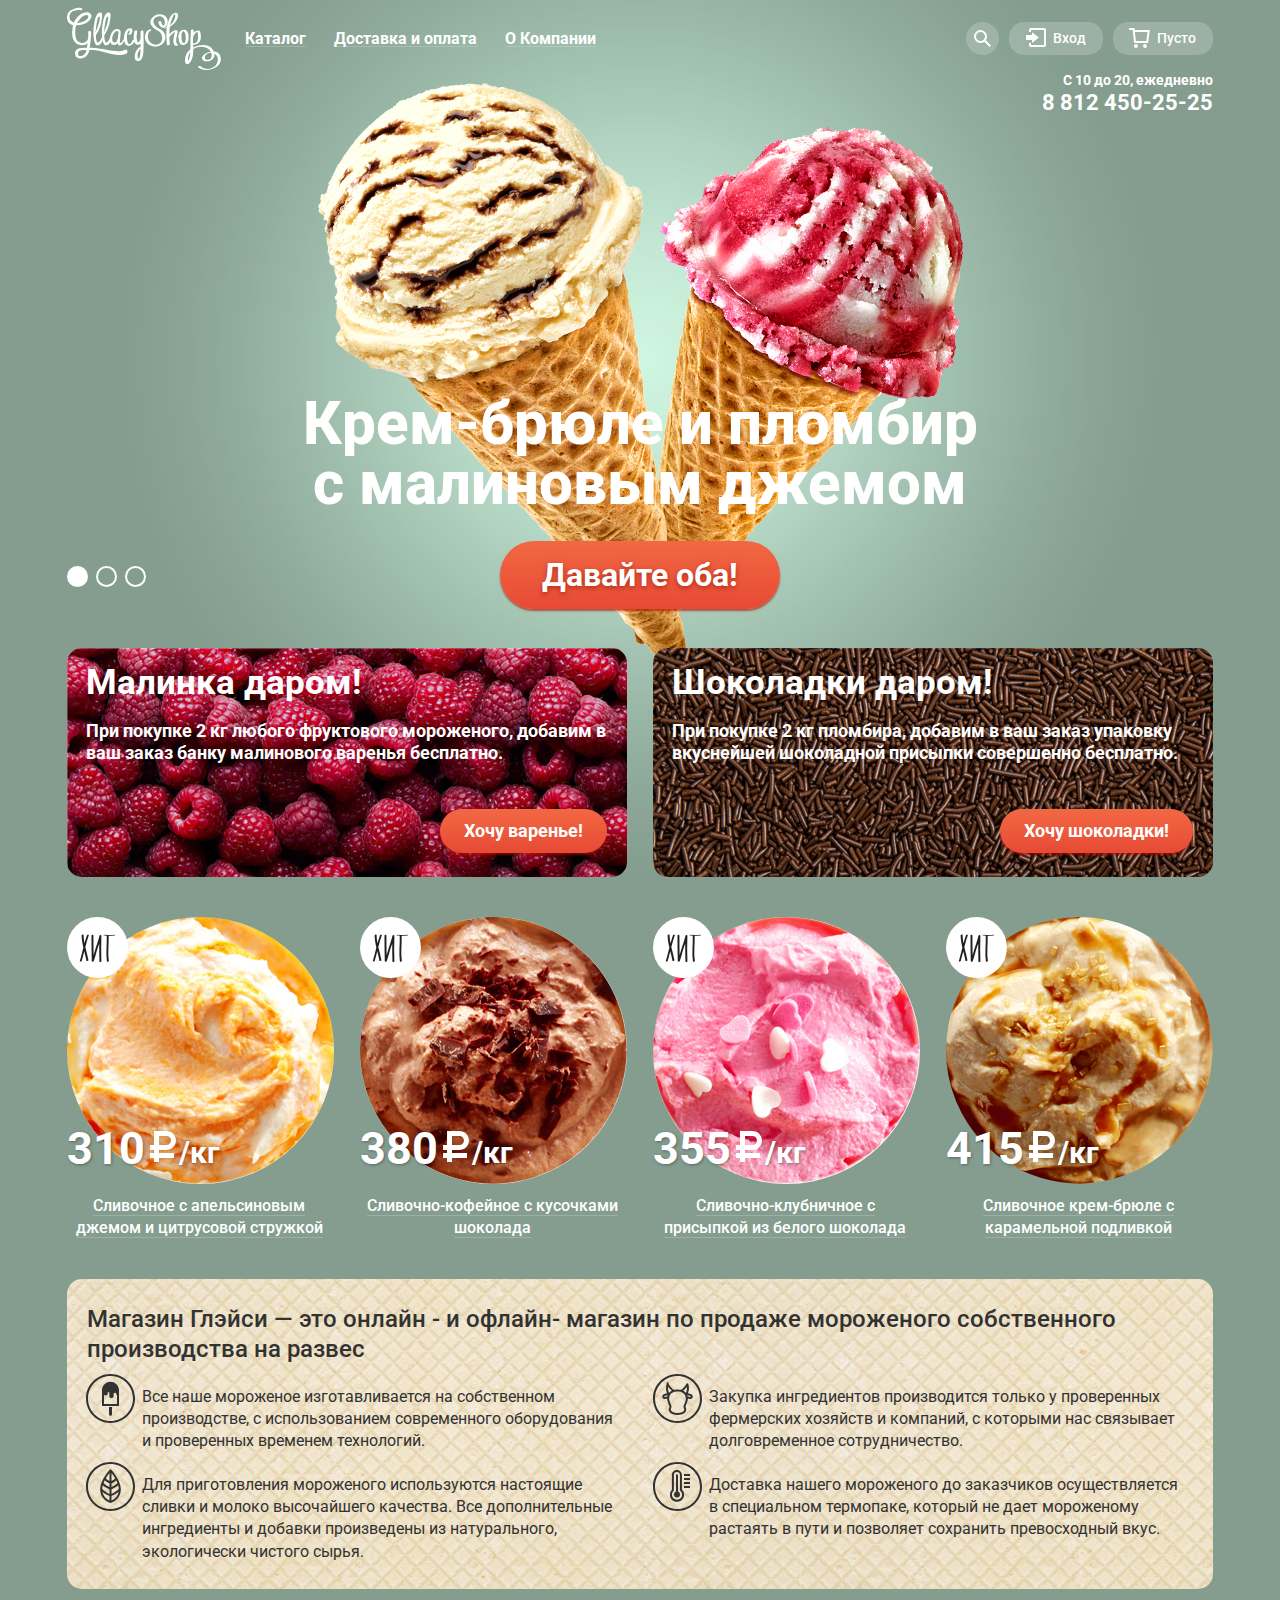
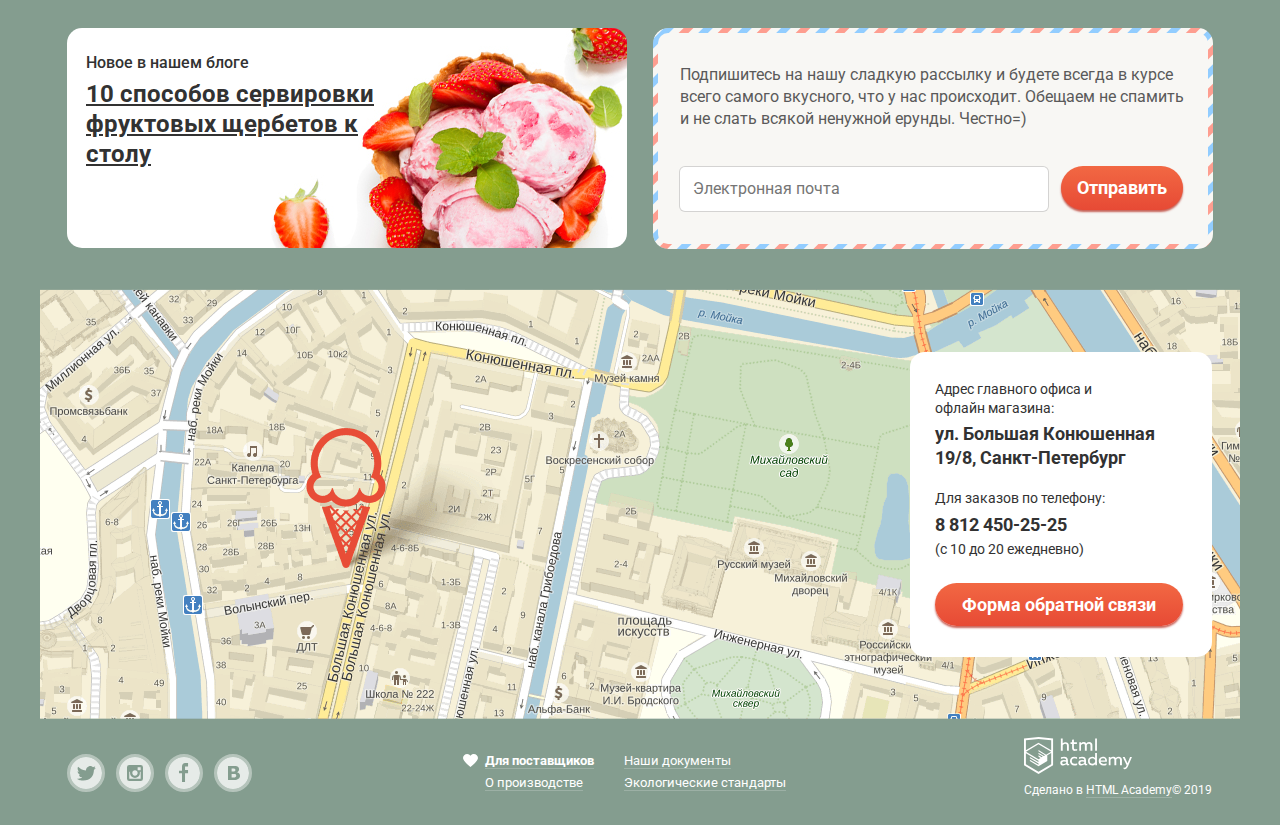
==== commit 4ac07531: "Делает правки после первой проверки защиты" ====
--- a/index.html
+++ b/index.html
@@ -2,62 +2,53 @@
 <html lang="ru">
 
   <head>
-    <meta charset="UTF-8" />
-    <link href="https://fonts.googleapis.com/css?family=Roboto:400,500,700&display=swap&subset=cyrillic"
-      rel="stylesheet" />
-    <link rel="stylesheet" href="css/normalize.css" />
-    <link rel="stylesheet" href="css/style-min.css" />
+    <meta charset="UTF-8"/>
+    <link href="https://fonts.googleapis.com/css?family=Roboto:400,500,700&display=swap&subset=cyrillic" rel="stylesheet"/>
+    <link rel="stylesheet" href="css/normalize.css"/>
+    <link rel="stylesheet" href="css/style-min.css"/>
     <title>Глейси - главная</title>
   </head>
 
   <body class="popup-hidden">
+
     <input class="visually-hidden" type="radio" id="product-1" name="toggle" checked>
-
     <input class="visually-hidden" type="radio" id="product-2" name="toggle">
-
     <input class="visually-hidden" type="radio" id="product-3" name="toggle">
 
     <div class="site-wrapper">
+
       <header class="container">
         <div class="header">
           <a class="header-logo">
-            <img class="header-image" src="img/logo.svg" width="154" height="64" alt="Логотип сайта Глейси" />
+            <img class="header-image" src="img/logo.svg" width="154" height="64" alt="Логотип сайта Глейси"/>
           </a>
 
           <nav class="navigation">
             <ul class="navigation-list">
               <li class="navigation_item">
                 <a class="navigation-link navigation-link--index" href="#">Каталог</a>
-
                 <ul class="navigation-dropdown">
                   <li class="navigation-dropdown-item">
                     <a class="navigation-dropdown-link navigation-dropdown-link--important" href="#">Новинки</a>
                   </li>
-
                   <li class="navigation-dropdown-border"></li>
-
                   <li class="navigation-dropdown-item">
                     <a class="navigation-dropdown-link" href="catalog.html">Сливочное</a>
                   </li>
-
                   <li class="navigation-dropdown-item">
                     <a class="navigation-dropdown-link" href="#">Щербеты</a>
                   </li>
-
                   <li class="navigation-dropdown-item">
                     <a class="navigation-dropdown-link" href="#">Фруктовый лед</a>
                   </li>
-
                   <li class="navigation-dropdown-item">
                     <a class="navigation-dropdown-link" href="#">Мелорин</a>
                   </li>
                 </ul>
               </li>
-
               <li class="navigation_item">
                 <a class="navigation-link" href="#">Доставка и оплата</a>
               </li>
-
               <li class="navigation_item">
                 <a class="navigation-link" href="#">О Компании</a>
               </li>
@@ -67,70 +58,45 @@
           <ul class="user-list">
             <li class="user-item">
               <h2 class="visually-hidden">Кнопка поиска</h2>
-
               <button class="user-button user-button--loupe" type="button">
-                <svg class="user-icon" xmlns="http://www.w3.org/2000/svg" xmlns:xlink="http://www.w3.org/1999/xlink"
-                  width="17" height="17" viewBox="0 0 17 17">
-                  <path
-                    d="M16.958 15.527L11.75 10.32A6.455 6.455 0 0 0 13 6.5 6.5 6.5 0 1 0 6.5 13a6.465 6.465 0 0 0 3.839-1.263l5.205 5.204 1.414-1.414zM6.5 11C4.019 11 2 8.981 2 6.5S4.019 2 6.5 2 11 4.019 11 6.5 8.981 11 6.5 11z" />
+                <svg class="user-icon" xmlns="http://www.w3.org/2000/svg" xmlns:xlink="http://www.w3.org/1999/xlink" width="17" height="17"
+                  viewBox="0 0 17 17"><path d="M16.958 15.527L11.75 10.32A6.455 6.455 0 0 0 13 6.5 6.5 6.5 0 1 0 6.5 13a6.465 6.465 0 0 0
+                  3.839-1.263l5.205 5.204 1.414-1.414zM6.5 11C4.019 11 2 8.981 2 6.5S4.019 2 6.5 2 11 4.019 11 6.5 8.981 11 6.5 11z"/>
                 </svg>
               </button>
-
               <form class="user-popup user-popup--search" action="http://echo.htmlacademy.ru" method="GET">
                 <h2 class="visually-hidden">Поле для поиска мороженого</h2>
-
-                <input class="user-popup-input" type="search" name="search" placeholder="Что ищем?" />
+                <input class="user-popup-input" type="search" name="search" placeholder="Что ищем?"/>
               </form>
             </li>
-
             <li class="user-item">
               <button class="user-button user-button--login" type="button">
-                <svg class="user-icon-login" xmlns="http://www.w3.org/2000/svg"
-                  xmlns:xlink="http://www.w3.org/1999/xlink" width="21" height="19">
-                  <g>
-                    <path d="M6 14.875L12.917 9.5 6 4.125v2.917H-.042v4.917H6z" />
-                    <path
-                      d="M18 0H5C3.9 0 3 .9 3 2v2h2V2h13v15H5v-2H3v2c0 1.1.9 2 2 2h13c1.1 0 2-.9 2-2V2c0-1.1-.9-2-2-2z" />
-                  </g>
-                </svg>
-
+                <svg class="user-icon-login" xmlns="http://www.w3.org/2000/svg" xmlns:xlink="http://www.w3.org/1999/xlink" width="21" height="19">
+                  <g> <path d="M6 14.875L12.917 9.5 6 4.125v2.917H-.042v4.917H6z"/><path d="M18 0H5C3.9 0 3 .9 3 2v2h2V2h13v15H5v-2H3v2c0 1.1.9 2 2
+                  2h13c1.1 0 2-.9 2-2V2c0-1.1-.9-2-2-2z"/></g>
+                </svg>
                 <span>Вход</span>
               </button>
-
               <form class="user-popup user-popup--login" action="http://echo.htmlacademy.ru" method="POST">
                 <h2 class="visually-hidden">Вход в личный кабинет</h2>
-
-                <input class="user-popup-email" type="email" name="email" placeholder="email@example.com" />
-
-                <input class="user-popup-password" type="password" name="password" placeholder="Пароль" />
-
+                <input class="user-popup-email" type="email" name="email" placeholder="email@example.com"/>
+                <input class="user-popup-password" type="password" name="password" placeholder="Пароль"/>
                 <div class="user-popup-row">
                   <button class="button user-popup--button" type="submit">Войти</button>
-
                   <div class="user-popup-link-wrap">
                     <a class="user-popup-link" href="#">Забыли пароль?</a>
-
                     <a class="user-popup-link" href="#">Новая регистрация</a>
                   </div>
                 </div>
-
               </form>
             </li>
-
             <li class="user-item">
               <h2 class="visually-hidden">Корзина товаров</h2>
-
               <button class="user-button user-button--basket" type="button">
-                <svg class="user-icon-basket" xmlns="http://www.w3.org/2000/svg" width="21" height="20"
-                  viewBox="0 0 21 20">
-                  <g>
-                    <path
-                      d="M5.657 2.031L5.422 0H0v2h3.64l1.5 13h13.988l1.699-12.969H5.657zM17.372 13H6.922L5.888 4.031h12.66L17.372 13z" />
-                    <circle cx="6.984" cy="18" r="2" />
-                    <circle cx="15.984" cy="18" r="2" />
-                  </g>
-                </svg>
-
+                <svg class="user-icon-basket" xmlns="http://www.w3.org/2000/svg" width="21" height="20" viewBox="0 0 21 20"><g><path d="M5.657
+                  2.031L5.422 0H0v2h3.64l1.5 13h13.988l1.699-12.969H5.657zM17.372 13H6.922L5.888 4.031h12.66L17.372 13z"/><circle cx="6.984"
+                  cy="18" r="2"/><circle cx="15.984" cy="18" r="2"/></g>
+                </svg>
                 <span>Пусто</span>
               </button>
             </li>
@@ -139,9 +105,7 @@
 
         <div class="header-aside">
           <h2 class="visually-hidden">Время работы и наш номер</h2>
-
           <p class="text-time">С 10 до 20, ежедневно</p>
-
           <a class="text-phone" href="tel:+88124502525">8 812 450-25-25</a>
         </div>
       </header>
@@ -150,37 +114,22 @@
         <div class="container">
           <section class="slider">
             <h1 class="visually-hidden">Глейси-интернет магазин мороженого</h1>
-
             <div class="slider-controls">
               <label tabindex="0" class="slider-toggle" for="product-1">Первый</label>
-
               <label tabindex="0" class="slider-toggle" for="product-2">Второй</label>
-
               <label tabindex="0" class="slider-toggle" for="product-3">Третий</label>
             </div>
-
             <ul class="slider-list">
               <li class="slider-item slide" id="slide1">
-                <h3 class="slider-title">
-                  Крем-брюле и пломбир с малиновым джемом
-                </h3>
-
+                <h3 class="slider-title">Крем-брюле и пломбир с малиновым джемом</h3>
                 <a class="button button--slider" href="#">Давайте оба!</a>
               </li>
-
               <li class="slider-item slide" id="slide2">
-                <h3 class="slider-title">
-                  Шоколадный пломбир и лимонный сорбет
-                </h3>
-
+                <h3 class="slider-title">Шоколадный пломбир и лимонный сорбет</h3>
                 <a class="button button--slider" href="#">Давайте оба!</a>
               </li>
-
               <li class="slider-item slide" id="slide3">
-                <h3 class="slider-title">
-                  Пломбир с помадкой и клубничный щербет
-                </h3>
-
+                <h3 class="slider-title">Пломбир с помадкой и клубничный щербет</h3>
                 <a class="button button--slider" href="#">Давайте оба!</a>
               </li>
             </ul>
@@ -190,158 +139,136 @@
         <div class="free-gift-container container">
           <section class="free-gift-section free-gift-section--1">
             <h2 class="free-gift-subtitle">Малинка даром!</h2>
-
-            <p class="free-gift-text">
-              При покупке 2 кг любого фруктового мороженого, добавим в ваш заказ банку малинового варенья бесплатно.
-            </p>
-
+            <p class="free-gift-text">При покупке 2 кг любого фруктового мороженого, добавим в ваш заказ банку малинового варенья бесплатно.</p>
             <a class="button button--free-gift-add" href="catalog.html">Хочу варенье!</a>
           </section>
-
           <section class="free-gift-section free-gift-section--2">
             <h2 class="free-gift-subtitle">Шоколадки даром!</h2>
-
-            <p class="free-gift-text">
-              При покупке 2 кг пломбира, добавим в ваш заказ упаковку вкуснейшей шоколадной присыпки совершенно
-              бесплатно.
-            </p>
-
+            <p class="free-gift-text">При покупке 2 кг пломбира, добавим в ваш заказ упаковку вкуснейшей шоколадной присыпки совершенно бесплатно.</p>
             <a class="button button--free-gift-add" href="catalog.html">Хочу шоколадки!</a>
           </section>
         </div>
 
         <section class="container">
           <h2 class="visually-hidden">Хиты продаж</h2>
-
           <ul class="catalog-list">
             <li class="ice-cream">
               <div class="ice-cream-container">
-                <svg class="ice-cream-hit" xmlns="http://www.w3.org/2000/svg" width="61" height="61"
-                  viewBox="0 0 61 61">
-                  <circle fill="#FFF" cx="30.5" cy="30.5" r="30.5" />
-                  <g fill="#231F20">
-                    <path
-                      d="M19.985 18.27c-.915 2.683-1.718 5.384-2.472 8.094-.543-2.863-.921-5.756-.958-8.715-.005-.431-1.939-.11-1.932.518.052 4.243.8 8.354 1.747 12.432-1.196 4.58-2.311 9.18-3.579 13.771-.109.394 1.771.138 1.904-.344.902-3.265 1.726-6.535 2.556-9.8.805 3.204 1.644 6.407 2.273 9.657.098.508 2.041.045 1.932-.518-.864-4.462-2.12-8.836-3.146-13.247 1.068-4.086 2.202-8.157 3.578-12.191.124-.361-1.737-.145-1.903.343zM34.395 18.798c.049-1.047-1.919-.794-1.963.128-.004.08-.004.159-.008.238-.039.065-.084.128-.101.204-1.004 4.463-2.611 8.729-4.056 13.06-.644 1.93-1.139 3.898-1.666 5.856-.139-6.623-.135-13.237-.165-19.871-.005-1.042-1.965-.769-1.961.134.037 8.337.018 16.641.303 24.971a.644.644 0 0 0-.034.301l.064.445c.123.856 1.959.48 1.944-.317.005-.011.016-.018.021-.029 1.636-4.171 2.478-8.591 3.894-12.838.521-1.558 1.048-3.108 1.561-4.662-.071 5.987.058 11.969.211 17.961.026 1.012 1.58.771 1.91.065l.056-.119c.112-.239.088-.423-.015-.558-.211-8.333-.389-16.635.005-24.969zM47.32 17.66c-3.158.38-6.312.227-9.478.048-.491-.028-2.24.851-1.221.908 1.093.062 2.182.109 3.271.145-.093.081-.161.167-.157.265.295 8.408-1.054 17.239.191 25.564.063.424 2.01.005 1.932-.518-1.229-8.229.069-16.951-.185-25.27 1.776.012 3.551-.052 5.33-.266.857-.102 1.669-1.039.317-.876z" />
-                  </g>
-                </svg>
-
-                <img class="ice-cream-image" src="img/ice-1.jpg" width="267" height="267"
-                  alt="Сливочное с апельсиновым джемом и цитрусовой стружкой" />
-
+                <svg class="ice-cream-hit" xmlns="http://www.w3.org/2000/svg" width="61" height="61" viewBox="0 0 61 61"><circle fill="#FFF"
+                  cx="30.5" cy="30.5" r="30.5"/><g fill="#231F20"><path d="M19.985 18.27c-.915 2.683-1.718 5.384-2.472
+                  8.094-.543-2.863-.921-5.756-.958-8.715-.005-.431-1.939-.11-1.932.518.052 4.243.8 8.354 1.747 12.432-1.196 4.58-2.311 9.18-3.579
+                  13.771-.109.394 1.771.138 1.904-.344.902-3.265 1.726-6.535 2.556-9.8.805 3.204 1.644 6.407 2.273 9.657.098.508 2.041.045
+                  1.932-.518-.864-4.462-2.12-8.836-3.146-13.247 1.068-4.086 2.202-8.157 3.578-12.191.124-.361-1.737-.145-1.903.343zM34.395
+                  18.798c.049-1.047-1.919-.794-1.963.128-.004.08-.004.159-.008.238-.039.065-.084.128-.101.204-1.004 4.463-2.611 8.729-4.056
+                  13.06-.644 1.93-1.139 3.898-1.666 5.856-.139-6.623-.135-13.237-.165-19.871-.005-1.042-1.965-.769-1.961.134.037 8.337.018
+                  16.641.303 24.971a.644.644 0 0 0-.034.301l.064.445c.123.856 1.959.48 1.944-.317.005-.011.016-.018.021-.029 1.636-4.171 2.478-8.591
+                  3.894-12.838.521-1.558 1.048-3.108 1.561-4.662-.071 5.987.058 11.969.211 17.961.026 1.012 1.58.771
+                  1.91.065l.056-.119c.112-.239.088-.423-.015-.558-.211-8.333-.389-16.635.005-24.969zM47.32
+                  17.66c-3.158.38-6.312.227-9.478.048-.491-.028-2.24.851-1.221.908 1.093.062 2.182.109 3.271.145-.093.081-.161.167-.157.265.295
+                  8.408-1.054 17.239.191 25.564.063.424 2.01.005 1.932-.518-1.229-8.229.069-16.951-.185-25.27 1.776.012 3.551-.052
+                  5.33-.266.857-.102 1.669-1.039.317-.876z"/></g>
+                </svg>
+                <img class="ice-cream-image" src="img/ice-1.jpg" width="267" height="267" alt="Сливочное с апельсиновым джемом и цитрусовой стружкой"/>
                 <p class="ice-cream-cost">310
-
-                  <svg class="ice-cream-currency" xmlns="http://www.w3.org/2000/svg" width="31" height="36"
-                    viewBox="0 0 31 36">
-                    <path fill="#FFF"
-                      d="M11 21h7.451c5.247 0 9.5-4.253 9.5-9.5S23.698 2 18.451 2H6v14H2v5h4v3H2v5h4v4h5v-4h15v-5H11v-3zm0-14h7.451v-.03a4.53 4.53 0 0 1 0 9.06V16H11V7z" />
+                  <svg class="ice-cream-currency" xmlns="http://www.w3.org/2000/svg" width="31" height="36" viewBox="0 0 31 36"><path fill="#FFF"
+                    d="M11 21h7.451c5.247 0 9.5-4.253 9.5-9.5S23.698 2 18.451 2H6v14H2v5h4v3H2v5h4v4h5v-4h15v-5H11v-3zm0-14h7.451v-.03a4.53
+                    4.53 0 0 1 0 9.06V16H11V7z"/>
                   </svg>
-
                   <span class="ice-cream-kg">/кг</span>
                 </p>
-
                 <h2 class="ice-cream-title">
                   <a class="ice-cream-title--link" href="#">Сливочное с апельсиновым джемом и цитрусовой стружкой</a>
                 </h2>
-
                 <a class="button button--ice-cream-link" href="#">Быстрый просмотр</a>
               </div>
             </li>
-
             <li class="ice-cream">
               <div class="ice-cream-container">
-                <svg class="ice-cream-hit" xmlns="http://www.w3.org/2000/svg" width="61" height="61"
-                  viewBox="0 0 61 61">
-                  <circle fill="#FFF" cx="30.5" cy="30.5" r="30.5" />
-                  <g fill="#231F20">
-                    <path
-                      d="M19.985 18.27c-.915 2.683-1.718 5.384-2.472 8.094-.543-2.863-.921-5.756-.958-8.715-.005-.431-1.939-.11-1.932.518.052 4.243.8 8.354 1.747 12.432-1.196 4.58-2.311 9.18-3.579 13.771-.109.394 1.771.138 1.904-.344.902-3.265 1.726-6.535 2.556-9.8.805 3.204 1.644 6.407 2.273 9.657.098.508 2.041.045 1.932-.518-.864-4.462-2.12-8.836-3.146-13.247 1.068-4.086 2.202-8.157 3.578-12.191.124-.361-1.737-.145-1.903.343zM34.395 18.798c.049-1.047-1.919-.794-1.963.128-.004.08-.004.159-.008.238-.039.065-.084.128-.101.204-1.004 4.463-2.611 8.729-4.056 13.06-.644 1.93-1.139 3.898-1.666 5.856-.139-6.623-.135-13.237-.165-19.871-.005-1.042-1.965-.769-1.961.134.037 8.337.018 16.641.303 24.971a.644.644 0 0 0-.034.301l.064.445c.123.856 1.959.48 1.944-.317.005-.011.016-.018.021-.029 1.636-4.171 2.478-8.591 3.894-12.838.521-1.558 1.048-3.108 1.561-4.662-.071 5.987.058 11.969.211 17.961.026 1.012 1.58.771 1.91.065l.056-.119c.112-.239.088-.423-.015-.558-.211-8.333-.389-16.635.005-24.969zM47.32 17.66c-3.158.38-6.312.227-9.478.048-.491-.028-2.24.851-1.221.908 1.093.062 2.182.109 3.271.145-.093.081-.161.167-.157.265.295 8.408-1.054 17.239.191 25.564.063.424 2.01.005 1.932-.518-1.229-8.229.069-16.951-.185-25.27 1.776.012 3.551-.052 5.33-.266.857-.102 1.669-1.039.317-.876z" />
-                  </g>
-                </svg>
-
-                <img class="ice-cream-image" src="img/ice-2.jpg" width="267" height="267"
-                  alt="Сливочно-кофейное с кусочками шоколада" />
-
+                <svg class="ice-cream-hit" xmlns="http://www.w3.org/2000/svg" width="61" height="61" viewBox="0 0 61 61"><circle fill="#FFF"
+                  cx="30.5" cy="30.5" r="30.5"/><g fill="#231F20"><path d="M19.985 18.27c-.915 2.683-1.718 5.384-2.472
+                  8.094-.543-2.863-.921-5.756-.958-8.715-.005-.431-1.939-.11-1.932.518.052 4.243.8 8.354 1.747 12.432-1.196 4.58-2.311 9.18-3.579
+                  13.771-.109.394 1.771.138 1.904-.344.902-3.265 1.726-6.535 2.556-9.8.805 3.204 1.644 6.407 2.273 9.657.098.508 2.041.045
+                  1.932-.518-.864-4.462-2.12-8.836-3.146-13.247 1.068-4.086 2.202-8.157 3.578-12.191.124-.361-1.737-.145-1.903.343zM34.395
+                  18.798c.049-1.047-1.919-.794-1.963.128-.004.08-.004.159-.008.238-.039.065-.084.128-.101.204-1.004 4.463-2.611 8.729-4.056
+                  13.06-.644 1.93-1.139 3.898-1.666 5.856-.139-6.623-.135-13.237-.165-19.871-.005-1.042-1.965-.769-1.961.134.037 8.337.018
+                  16.641.303 24.971a.644.644 0 0 0-.034.301l.064.445c.123.856 1.959.48 1.944-.317.005-.011.016-.018.021-.029 1.636-4.171 2.478-8.591
+                  3.894-12.838.521-1.558 1.048-3.108 1.561-4.662-.071 5.987.058 11.969.211 17.961.026 1.012 1.58.771
+                  1.91.065l.056-.119c.112-.239.088-.423-.015-.558-.211-8.333-.389-16.635.005-24.969zM47.32
+                  17.66c-3.158.38-6.312.227-9.478.048-.491-.028-2.24.851-1.221.908 1.093.062 2.182.109 3.271.145-.093.081-.161.167-.157.265.295
+                  8.408-1.054 17.239.191 25.564.063.424 2.01.005 1.932-.518-1.229-8.229.069-16.951-.185-25.27 1.776.012 3.551-.052
+                  5.33-.266.857-.102 1.669-1.039.317-.876z"/></g>
+                </svg>
+                <img class="ice-cream-image" src="img/ice-2.jpg" width="267" height="267" alt="Сливочно-кофейное с кусочками шоколада"/>
                 <p class="ice-cream-cost">380
-
-                  <svg class="ice-cream-currency" xmlns="http://www.w3.org/2000/svg" width="31" height="36"
-                    viewBox="0 0 31 36">
-                    <path fill="#FFF"
-                      d="M11 21h7.451c5.247 0 9.5-4.253 9.5-9.5S23.698 2 18.451 2H6v14H2v5h4v3H2v5h4v4h5v-4h15v-5H11v-3zm0-14h7.451v-.03a4.53 4.53 0 0 1 0 9.06V16H11V7z" />
+                  <svg class="ice-cream-currency" xmlns="http://www.w3.org/2000/svg" width="31" height="36" viewBox="0 0 31 36"><path fill="#FFF"
+                    d="M11 21h7.451c5.247 0 9.5-4.253 9.5-9.5S23.698 2 18.451 2H6v14H2v5h4v3H2v5h4v4h5v-4h15v-5H11v-3zm0-14h7.451v-.03a4.53 4.53
+                    0 0 1 0 9.06V16H11V7z"/>
                   </svg>
-
                   <span class="ice-cream-kg">/кг</span>
                 </p>
-
                 <h2 class="ice-cream-title">
                   <a class="ice-cream-title--link" href="#">Сливочно-кофейное с кусочками шоколада</a>
                 </h2>
-
                 <a class="button button--ice-cream-link" href="#">Быстрый просмотр</a>
               </div>
             </li>
-
             <li class="ice-cream">
               <div class="ice-cream-container">
-                <svg class="ice-cream-hit" xmlns="http://www.w3.org/2000/svg" width="61" height="61"
-                  viewBox="0 0 61 61">
-                  <circle fill="#FFF" cx="30.5" cy="30.5" r="30.5" />
-                  <g fill="#231F20">
-                    <path
-                      d="M19.985 18.27c-.915 2.683-1.718 5.384-2.472 8.094-.543-2.863-.921-5.756-.958-8.715-.005-.431-1.939-.11-1.932.518.052 4.243.8 8.354 1.747 12.432-1.196 4.58-2.311 9.18-3.579 13.771-.109.394 1.771.138 1.904-.344.902-3.265 1.726-6.535 2.556-9.8.805 3.204 1.644 6.407 2.273 9.657.098.508 2.041.045 1.932-.518-.864-4.462-2.12-8.836-3.146-13.247 1.068-4.086 2.202-8.157 3.578-12.191.124-.361-1.737-.145-1.903.343zM34.395 18.798c.049-1.047-1.919-.794-1.963.128-.004.08-.004.159-.008.238-.039.065-.084.128-.101.204-1.004 4.463-2.611 8.729-4.056 13.06-.644 1.93-1.139 3.898-1.666 5.856-.139-6.623-.135-13.237-.165-19.871-.005-1.042-1.965-.769-1.961.134.037 8.337.018 16.641.303 24.971a.644.644 0 0 0-.034.301l.064.445c.123.856 1.959.48 1.944-.317.005-.011.016-.018.021-.029 1.636-4.171 2.478-8.591 3.894-12.838.521-1.558 1.048-3.108 1.561-4.662-.071 5.987.058 11.969.211 17.961.026 1.012 1.58.771 1.91.065l.056-.119c.112-.239.088-.423-.015-.558-.211-8.333-.389-16.635.005-24.969zM47.32 17.66c-3.158.38-6.312.227-9.478.048-.491-.028-2.24.851-1.221.908 1.093.062 2.182.109 3.271.145-.093.081-.161.167-.157.265.295 8.408-1.054 17.239.191 25.564.063.424 2.01.005 1.932-.518-1.229-8.229.069-16.951-.185-25.27 1.776.012 3.551-.052 5.33-.266.857-.102 1.669-1.039.317-.876z" />
-                  </g>
-                </svg>
-
-                <img class="ice-cream-image" src="img/ice-3.jpg" width="267" height="267"
-                  alt="Сливочно-клубничное с присыпкой из белого шоколада" />
-
+                <svg class="ice-cream-hit" xmlns="http://www.w3.org/2000/svg" width="61" height="61" viewBox="0 0 61 61"><circle fill="#FFF"
+                  cx="30.5" cy="30.5" r="30.5"/><g fill="#231F20"><path d="M19.985 18.27c-.915 2.683-1.718 5.384-2.472
+                  8.094-.543-2.863-.921-5.756-.958-8.715-.005-.431-1.939-.11-1.932.518.052 4.243.8 8.354 1.747 12.432-1.196 4.58-2.311 9.18-3.579
+                  13.771-.109.394 1.771.138 1.904-.344.902-3.265 1.726-6.535 2.556-9.8.805 3.204 1.644 6.407 2.273 9.657.098.508 2.041.045
+                  1.932-.518-.864-4.462-2.12-8.836-3.146-13.247 1.068-4.086 2.202-8.157 3.578-12.191.124-.361-1.737-.145-1.903.343zM34.395
+                  18.798c.049-1.047-1.919-.794-1.963.128-.004.08-.004.159-.008.238-.039.065-.084.128-.101.204-1.004 4.463-2.611 8.729-4.056
+                  13.06-.644 1.93-1.139 3.898-1.666 5.856-.139-6.623-.135-13.237-.165-19.871-.005-1.042-1.965-.769-1.961.134.037 8.337.018
+                  16.641.303 24.971a.644.644 0 0 0-.034.301l.064.445c.123.856 1.959.48 1.944-.317.005-.011.016-.018.021-.029 1.636-4.171 2.478-8.591
+                  3.894-12.838.521-1.558 1.048-3.108 1.561-4.662-.071 5.987.058 11.969.211 17.961.026 1.012 1.58.771
+                  1.91.065l.056-.119c.112-.239.088-.423-.015-.558-.211-8.333-.389-16.635.005-24.969zM47.32
+                  17.66c-3.158.38-6.312.227-9.478.048-.491-.028-2.24.851-1.221.908 1.093.062 2.182.109 3.271.145-.093.081-.161.167-.157.265.295
+                  8.408-1.054 17.239.191 25.564.063.424 2.01.005 1.932-.518-1.229-8.229.069-16.951-.185-25.27 1.776.012 3.551-.052
+                  5.33-.266.857-.102 1.669-1.039.317-.876z"/></g>
+                </svg>
+                <img class="ice-cream-image" src="img/ice-3.jpg" width="267" height="267" alt="Сливочно-клубничное с присыпкой из белого шоколада"/>
                 <p class="ice-cream-cost">355
-
-                  <svg class="ice-cream-currency" xmlns="http://www.w3.org/2000/svg" width="31" height="36"
-                    viewBox="0 0 31 36">
-                    <path fill="#FFF"
-                      d="M11 21h7.451c5.247 0 9.5-4.253 9.5-9.5S23.698 2 18.451 2H6v14H2v5h4v3H2v5h4v4h5v-4h15v-5H11v-3zm0-14h7.451v-.03a4.53 4.53 0 0 1 0 9.06V16H11V7z" />
+                  <svg class="ice-cream-currency" xmlns="http://www.w3.org/2000/svg" width="31" height="36" viewBox="0 0 31 36"><path fill="#FFF"
+                    d="M11 21h7.451c5.247 0 9.5-4.253 9.5-9.5S23.698 2 18.451 2H6v14H2v5h4v3H2v5h4v4h5v-4h15v-5H11v-3zm0-14h7.451v-.03a4.53 4.53
+                    0 0 1 0 9.06V16H11V7z"/>
                   </svg>
-
                   <span class="ice-cream-kg">/кг</span>
                 </p>
-
                 <h2 class="ice-cream-title">
                   <a class="ice-cream-title--link" href="#">Сливочно-клубничное с присыпкой из белого шоколада</a>
                 </h2>
-
                 <a class="button button--ice-cream-link" href="#">Быстрый просмотр</a>
               </div>
             </li>
-
             <li class="ice-cream">
               <div class="ice-cream-container">
-                <svg class="ice-cream-hit" xmlns="http://www.w3.org/2000/svg" width="61" height="61"
-                  viewBox="0 0 61 61">
-                  <circle fill="#FFF" cx="30.5" cy="30.5" r="30.5" />
-                  <g fill="#231F20">
-                    <path
-                      d="M19.985 18.27c-.915 2.683-1.718 5.384-2.472 8.094-.543-2.863-.921-5.756-.958-8.715-.005-.431-1.939-.11-1.932.518.052 4.243.8 8.354 1.747 12.432-1.196 4.58-2.311 9.18-3.579 13.771-.109.394 1.771.138 1.904-.344.902-3.265 1.726-6.535 2.556-9.8.805 3.204 1.644 6.407 2.273 9.657.098.508 2.041.045 1.932-.518-.864-4.462-2.12-8.836-3.146-13.247 1.068-4.086 2.202-8.157 3.578-12.191.124-.361-1.737-.145-1.903.343zM34.395 18.798c.049-1.047-1.919-.794-1.963.128-.004.08-.004.159-.008.238-.039.065-.084.128-.101.204-1.004 4.463-2.611 8.729-4.056 13.06-.644 1.93-1.139 3.898-1.666 5.856-.139-6.623-.135-13.237-.165-19.871-.005-1.042-1.965-.769-1.961.134.037 8.337.018 16.641.303 24.971a.644.644 0 0 0-.034.301l.064.445c.123.856 1.959.48 1.944-.317.005-.011.016-.018.021-.029 1.636-4.171 2.478-8.591 3.894-12.838.521-1.558 1.048-3.108 1.561-4.662-.071 5.987.058 11.969.211 17.961.026 1.012 1.58.771 1.91.065l.056-.119c.112-.239.088-.423-.015-.558-.211-8.333-.389-16.635.005-24.969zM47.32 17.66c-3.158.38-6.312.227-9.478.048-.491-.028-2.24.851-1.221.908 1.093.062 2.182.109 3.271.145-.093.081-.161.167-.157.265.295 8.408-1.054 17.239.191 25.564.063.424 2.01.005 1.932-.518-1.229-8.229.069-16.951-.185-25.27 1.776.012 3.551-.052 5.33-.266.857-.102 1.669-1.039.317-.876z" />
-                  </g>
-                </svg>
-
-                <img class="ice-cream-image" src="img/ice-4.png" width="267" height="267"
-                  alt="Сливочное крем-брюле с карамельной подливкой" />
-
+                <svg class="ice-cream-hit" xmlns="http://www.w3.org/2000/svg" width="61" height="61" viewBox="0 0 61 61"><circle fill="#FFF"
+                  cx="30.5" cy="30.5" r="30.5"/><g fill="#231F20"><path d="M19.985 18.27c-.915 2.683-1.718 5.384-2.472
+                  8.094-.543-2.863-.921-5.756-.958-8.715-.005-.431-1.939-.11-1.932.518.052 4.243.8 8.354 1.747 12.432-1.196 4.58-2.311 9.18-3.579
+                  13.771-.109.394 1.771.138 1.904-.344.902-3.265 1.726-6.535 2.556-9.8.805 3.204 1.644 6.407 2.273 9.657.098.508 2.041.045
+                  1.932-.518-.864-4.462-2.12-8.836-3.146-13.247 1.068-4.086 2.202-8.157 3.578-12.191.124-.361-1.737-.145-1.903.343zM34.395
+                  18.798c.049-1.047-1.919-.794-1.963.128-.004.08-.004.159-.008.238-.039.065-.084.128-.101.204-1.004 4.463-2.611 8.729-4.056
+                  13.06-.644 1.93-1.139 3.898-1.666 5.856-.139-6.623-.135-13.237-.165-19.871-.005-1.042-1.965-.769-1.961.134.037 8.337.018
+                  16.641.303 24.971a.644.644 0 0 0-.034.301l.064.445c.123.856 1.959.48 1.944-.317.005-.011.016-.018.021-.029 1.636-4.171 2.478-8.591
+                  3.894-12.838.521-1.558 1.048-3.108 1.561-4.662-.071 5.987.058 11.969.211 17.961.026 1.012 1.58.771
+                  1.91.065l.056-.119c.112-.239.088-.423-.015-.558-.211-8.333-.389-16.635.005-24.969zM47.32
+                  17.66c-3.158.38-6.312.227-9.478.048-.491-.028-2.24.851-1.221.908 1.093.062 2.182.109 3.271.145-.093.081-.161.167-.157.265.295
+                  8.408-1.054 17.239.191 25.564.063.424 2.01.005 1.932-.518-1.229-8.229.069-16.951-.185-25.27 1.776.012 3.551-.052
+                  5.33-.266.857-.102 1.669-1.039.317-.876z"/></g>
+                </svg>
+                <img class="ice-cream-image" src="img/ice-4.png" width="267" height="267" alt="Сливочное крем-брюле с карамельной подливкой"/>
                 <p class="ice-cream-cost">415
-
-                  <svg class="ice-cream-currency" xmlns="http://www.w3.org/2000/svg" width="31" height="36"
-                    viewBox="0 0 31 36">
-                    <path fill="#FFF"
-                      d="M11 21h7.451c5.247 0 9.5-4.253 9.5-9.5S23.698 2 18.451 2H6v14H2v5h4v3H2v5h4v4h5v-4h15v-5H11v-3zm0-14h7.451v-.03a4.53 4.53 0 0 1 0 9.06V16H11V7z" />
+                  <svg class="ice-cream-currency" xmlns="http://www.w3.org/2000/svg" width="31" height="36" viewBox="0 0 31 36"><path fill="#FFF"
+                    d="M11 21h7.451c5.247 0 9.5-4.253 9.5-9.5S23.698 2 18.451 2H6v14H2v5h4v3H2v5h4v4h5v-4h15v-5H11v-3zm0-14h7.451v-.03a4.53 4.53
+                    0 0 1 0 9.06V16H11V7z"/>
                   </svg>
-
                   <span class="ice-cream-kg">/кг</span>
                 </p>
-
                 <h2 class="ice-cream-title">
                   <a class="ice-cream-title--link" href="#">Сливочное крем-брюле с карамельной подливкой</a>
                 </h2>
-
                 <a class="button button--ice-cream-link" href="#">Быстрый просмотр</a>
               </div>
             </li>
@@ -351,41 +278,30 @@
         <div class="container">
           <section class="advantages">
             <h2 class="visually-hidden">Преимущества</h2>
-
-            <p class="advantages-text">
-              Магазин Глэйси — это онлайн - и офлайн- магазин по продаже мороженого собственного производства на развес
-            </p>
-
+            <p class="advantages-text">Магазин Глэйси — это онлайн - и офлайн- магазин по продаже мороженого собственного производства на развес</p>
             <ul class="advantages-list">
               <li class="advantages-item advantages-item--ice">
-
                 <p class="advantages-item-text">
-                  Все наше мороженое изготавливается на собственном производстве, с использованием современного
-                  оборудования и проверенных временем технологий.
-                </p>
-              </li>
-
+                  Все наше мороженое изготавливается на собственном производстве, с использованием современного оборудования
+                  и проверенных временем технологий.
+                </p>
+              </li>
               <li class="advantages-item advantages-item--cow">
-
                 <p class="advantages-item-text">
-                  Закупка ингредиентов производится только у проверенных фермерских хозяйств и компаний, с которыми
-                  нас связывает долговременное сотрудничество.
-                </p>
-              </li>
-
+                  Закупка ингредиентов производится только у проверенных фермерских хозяйств и компаний, с которыми нас
+                  связывает долговременное сотрудничество.
+                </p>
+              </li>
               <li class="advantages-item advantages-item--eco">
-
                 <p class="advantages-item-text">
-                  Для приготовления мороженого используются настоящие сливки и молоко высочайшего качества. Все
-                  дополнительные ингредиенты и добавки произведены из натурального, экологически чистого сырья.
-                </p>
-              </li>
-
+                  Для приготовления мороженого используются настоящие сливки и молоко высочайшего качества. Все дополнительные
+                  ингредиенты и добавки произведены из натурального, экологически чистого сырья.
+                </p>
+              </li>
               <li class="advantages-item advantages-item--thermometer">
-
                 <p class="advantages-item-text">
-                  Доставка нашего мороженого до заказчиков осуществляется в специальном термопаке, который не дает
-                  мороженому растаять в пути и позволяет сохранить превосходный вкус.
+                  Доставка нашего мороженого до заказчиков осуществляется в специальном термопаке, который не дает мороженому
+                  растаять в пути и позволяет сохранить превосходный вкус.
                 </p>
               </li>
             </ul>
@@ -395,26 +311,19 @@
         <div class="blog-container container">
           <article class="blog">
             <p class="blog-text">Новое в нашем блоге</p>
-
             <h2 class="blog-subtitle">
               <a class="blog-link" href="#">10 способов сервировки фруктовых щербетов к столу</a>
             </h2>
           </article>
-
           <section class="subscribe">
             <h2 class="visually-hidden">Подписка на рассылку</h2>
-
             <div class="subscribe-container">
-
               <p class="subscribe-text">
-                Подпишитесь на нашу сладкую рассылку и будете всегда в курсе всего самого вкусного, что у нас
-                происходит.
+                Подпишитесь на нашу сладкую рассылку и будете всегда в курсе всего самого вкусного, что у нас происходит.
                 Обещаем не спамить и не слать всякой ненужной ерунды. Честно=)
               </p>
-
               <form action="http://echo.htmlacademy.ru" method="POST">
-                <input class="subscribe-input" type="email" name="email" placeholder="Электронная почта" />
-
+                <input class="subscribe-input" type="email" name="email" placeholder="Электронная почта"/>
                 <button class="button button-subscribe" type="submit">Отправить</button>
               </form>
             </div>
@@ -425,29 +334,18 @@
           <div class="container container--contacts">
             <section class="contacts">
               <h2 class="visually-hidden">Контакты</h2>
-
-              <p class="contacts-text">
-                Адрес главного офиса и офлайн магазина:
-              </p>
-
-              <p class="contacts-text-address">
-                ул. Большая Конюшенная 19/8, Санкт-Петербург
-              </p>
-
-              <p class="contacts-text contacts-text--phone">
-                Для заказов по телефону:
-              </p>
-
+              <p class="contacts-text">Адрес главного офиса и офлайн магазина:</p>
+              <p class="contacts-text-address">ул. Большая Конюшенная 19/8, Санкт-Петербург</p>
+              <p class="contacts-text contacts-text--phone">Для заказов по телефону:</p>
               <a class="contacts-text-address contacts-text-address--phone" href="tel:+88124502525">8 812 450-25-25</a>
-
               <p class="contacts-text contacts-text--time">(с 10 до 20 ежедневно)</p>
-
               <a class="button button--feedback" href="#">Форма обратной связи</a>
             </section>
           </div>
-          <iframe
+          <iframe class="map-iframe"
             src="https://www.google.com/maps/embed?pb=!1m18!1m12!1m3!1d2325.8969676113325!2d30.318989185105483!3d59.937689768824505!2m3!1f0!2f0!3f0!3m2!1i1024!2i768!4f13.1!3m3!1m2!1s0x4696310fca145cc1%3A0x42b32648d8238007!2sBolshaya%20Konyushennaya%20St%2C%2019%2F8%2C%20Sankt-Peterburg%2C%20Russia%2C%20191186!5e0!3m2!1sen!2sua!4v1572035625814!5m2!1sen!2sua"
-            width="600" height="435" allowfullscreen=""></iframe>
+            width="600" height="430" allowfullscreen="">
+          </iframe>
         </div>
       </main>
 
@@ -456,49 +354,48 @@
           <li class="footer-item">
             <a class="footer-icon footer-icon--twitter" href="https://twitter.com">
               <span class="visually-hidden">Твиттер</span>
-              <svg xmlns="http://www.w3.org/2000/svg" width="32" height="32" viewBox="0 0 32 32">
-                <path fill="#FFF"
-                  d="M16 0C7.164 0 0 7.164 0 16c0 8.837 7.164 16 16 16 8.837 0 16-7.163 16-16 0-8.836-7.163-16-16-16zm7.944 12.809c-.251 6.516-3.463 10.832-10.992 10.702h-.486c-.447 0-4.543-.443-5.344-1.823 2.479.19 4.247-.406 5.12-1.136-1.048-.289-2.923-.461-3.251-2.848.384.104.618.221 1.299.113-1.307-.824-2.758-1.519-2.679-3.643.311.317 1.164.518 1.46.457-.768-.233-2.149-3.244-.974-4.781 1.984 1.79 4.075 3.482 7.804 3.643.227-2.214 1.24-3.699 3.168-4.325 1.84-.479 3.255.26 3.901 1.138.737-.224 1.453-.466 2.193-.685-.004.833-.569 1.463-.935 1.709.747.165 1.423-.475 1.423-.475-.184.963-1.094 1.725-1.707 1.954z" />
+              <svg xmlns="http://www.w3.org/2000/svg" width="32" height="32" viewBox="0 0 32 32"><path fill="#FFF" d="M16 0C7.164 0 0 7.164 0
+                16c0 8.837 7.164 16 16 16 8.837 0 16-7.163 16-16 0-8.836-7.163-16-16-16zm7.944 12.809c-.251 6.516-3.463 10.832-10.992
+                10.702h-.486c-.447 0-4.543-.443-5.344-1.823 2.479.19 4.247-.406 5.12-1.136-1.048-.289-2.923-.461-3.251-2.848.384.104.618.221
+                1.299.113-1.307-.824-2.758-1.519-2.679-3.643.311.317 1.164.518 1.46.457-.768-.233-2.149-3.244-.974-4.781 1.984 1.79 4.075 3.482
+                7.804 3.643.227-2.214 1.24-3.699 3.168-4.325 1.84-.479 3.255.26 3.901 1.138.737-.224 1.453-.466 2.193-.685-.004.833-.569
+                1.463-.935 1.709.747.165 1.423-.475 1.423-.475-.184.963-1.094 1.725-1.707 1.954z"/>
               </svg>
             </a>
           </li>
-
           <li class="footer-item">
             <a class="footer-icon footer-icon--instagram" href="https://www.instagram.com">
               <span class="visually-hidden">Инстаграм</span>
-              <svg xmlns="http://www.w3.org/2000/svg" width="32" height="32" viewBox="0 0 32 32">
-                <g fill="#FFF">
-                  <path
-                    d="M20.916 16a4.938 4.938 0 1 1-9.877 0c0-.394.051-.773.138-1.14h-.897v6.838h11.396V14.86h-.897c.086.367.137.746.137 1.14z" />
-                  <path
-                    d="M15.978 18.659c1.466 0 2.659-1.193 2.659-2.659s-1.193-2.659-2.659-2.659c-1.466 0-2.659 1.193-2.659 2.659s1.192 2.659 2.659 2.659zM18.637 10.302h3.039v3.039h-3.039z" />
-                  <path
-                    d="M16 0C7.164 0 0 7.164 0 16c0 8.837 7.164 16 16 16 8.837 0 16-7.163 16-16 0-8.836-7.163-16-16-16zm7.955 21.698a2.285 2.285 0 0 1-2.279 2.279H10.279A2.285 2.285 0 0 1 8 21.698V10.302a2.286 2.286 0 0 1 2.279-2.279h11.396a2.286 2.286 0 0 1 2.279 2.279v11.396z" />
-                </g>
+              <svg xmlns="http://www.w3.org/2000/svg" width="32" height="32" viewBox="0 0 32 32"><g fill="#FFF"><path d="M20.916 16a4.938 4.938
+                0 1 1-9.877 0c0-.394.051-.773.138-1.14h-.897v6.838h11.396V14.86h-.897c.086.367.137.746.137 1.14z"/><path d="M15.978 18.659c1.466
+                0 2.659-1.193 2.659-2.659s-1.193-2.659-2.659-2.659c-1.466 0-2.659 1.193-2.659 2.659s1.192 2.659 2.659 2.659zM18.637
+                10.302h3.039v3.039h-3.039z"/><path d="M16 0C7.164 0 0 7.164 0 16c0 8.837 7.164 16 16 16 8.837 0 16-7.163 16-16
+                0-8.836-7.163-16-16-16zm7.955 21.698a2.285 2.285 0 0 1-2.279 2.279H10.279A2.285 2.285 0 0 1 8 21.698V10.302a2.286 2.286 0 0 1
+                2.279-2.279h11.396a2.286 2.286 0 0 1 2.279 2.279v11.396z"/></g>
               </svg>
             </a>
           </li>
-
           <li class="footer-item">
             <a class="footer-icon footer-icon--fb" href="https://uk-ua.facebook.com">
               <span class="visually-hidden">Фейсбук</span>
-              <svg xmlns="http://www.w3.org/2000/svg" width="32" height="32" viewBox="0 0 32 32">
-                <path fill="#FFF"
-                  d="M16 0C7.164 0 0 7.163 0 16s7.164 16 16 16c8.837 0 16-7.164 16-16S24.837 0 16 0zm4.062 9.455h-3.021v3.444h3.021v3.445h-3.021v8.61H14.02v-8.61H11v-3.445h3.021V9.455c0-1.902 1.353-3.445 3.021-3.445h3.021v3.445z" />
+              <svg xmlns="http://www.w3.org/2000/svg" width="32" height="32" viewBox="0 0 32 32"><path fill="#FFF" d="M16 0C7.164 0 0 7.163 0
+                16s7.164 16 16 16c8.837 0 16-7.164 16-16S24.837 0 16 0zm4.062 9.455h-3.021v3.444h3.021v3.445h-3.021v8.61H14.02v-8.61H11v-3
+                .445h3.021V9.455c0-1.902 1.353-3.445 3.021-3.445h3.021v3.445z"/>
               </svg>
             </a>
           </li>
-
           <li class="footer-item">
             <a class="footer-icon footer-icon--vk" href="https://vk.com">
               <span class="visually-hidden">Вконтакте</span>
-              <svg xmlns="http://www.w3.org/2000/svg" width="32" height="32" viewBox="0 0 32 32">
-                <g fill="#FFF">
-                  <path
-                    d="M16.637 14.495c.402-.019.719-.082.951-.188.326-.145.54-.33.641-.559.101-.229.15-.496.15-.797 0-.232-.058-.465-.174-.697-.116-.232-.322-.405-.617-.517-.264-.1-.592-.155-.984-.165a76.242 76.242 0 0 0-1.652-.014h-.339v2.965h.565c.571 0 1.057-.009 1.459-.028zM18.118 17.084c-.282-.081-.672-.125-1.166-.132a127.97 127.97 0 0 0-1.55-.009h-.79v3.493h.264c1.014 0 1.74-.003 2.18-.009a3.2 3.2 0 0 0 1.212-.245c.377-.157.633-.364.774-.625s.214-.562.214-.9c0-.446-.088-.788-.261-1.03-.17-.241-.464-.423-.877-.543z" />
-                  <path
-                    d="M16 0C7.164 0 0 7.164 0 16c0 8.837 7.164 16 16 16 8.837 0 16-7.163 16-16 0-8.836-7.163-16-16-16zm6.602 20.531a3.73 3.73 0 0 1-1.124 1.327c-.552.415-1.161.71-1.823.886s-1.501.264-2.519.264h-6.121V8.987h5.443c1.13 0 1.957.038 2.48.113a5.126 5.126 0 0 1 1.561.5c.533.27.929.632 1.189 1.087.26.455.392.975.392 1.558 0 .678-.179 1.278-.536 1.795-.358.518-.863.92-1.517 1.208v.075c.917.182 1.642.559 2.179 1.13.537.571.807 1.325.807 2.261 0 .678-.138 1.283-.411 1.817z" />
-                </g>
+              <svg xmlns="http://www.w3.org/2000/svg" width="32" height="32" viewBox="0 0 32 32"><g fill="#FFF"><path d="M16.637
+                14.495c.402-.019.719-.082.951-.188.326-.145.54-.33.641-.559.101-.229.15-.496.15-.797
+                0-.232-.058-.465-.174-.697-.116-.232-.322-.405-.617-.517-.264-.1-.592-.155-.984-.165a76.242 76.242 0 0 0-1.652-.014h-.339v2.965h.565c.571
+                0 1.057-.009 1.459-.028zM18.118 17.084c-.282-.081-.672-.125-1.166-.132a127.97 127.97 0 0 0-1.55-.009h-.79v3.493h.264c1.014 0 1.74-.003
+                2.18-.009a3.2 3.2 0 0 0 1.212-.245c.377-.157.633-.364.774-.625s.214-.562.214-.9c0-.446-.088-.788-.261-1.03-.17-.241-.464-.423-.877-.543z"/>
+                <path d="M16 0C7.164 0 0 7.164 0 16c0 8.837 7.164 16 16 16 8.837 0 16-7.163 16-16 0-8.836-7.163-16-16-16zm6.602 20.531a3.73 3.73 0 0 1-1.124
+                1.327c-.552.415-1.161.71-1.823.886s-1.501.264-2.519.264h-6.121V8.987h5.443c1.13 0 1.957.038 2.48.113a5.126 5.126 0 0 1 1.561.5c.533.27.929.632
+                1.189 1.087.26.455.392.975.392 1.558 0 .678-.179 1.278-.536 1.795-.358.518-.863.92-1.517 1.208v.075c.917.182 1.642.559 2.179 1.13.537.571.807
+                1.325.807 2.261 0 .678-.138 1.283-.411 1.817z"/></g>
               </svg>
             </a>
           </li>
@@ -507,19 +404,14 @@
         <nav class="footer-nav">
           <ul class="footer-nav-list">
             <li class="footer-nav-item">
-              <a class="footer-nav-icon footer-nav-icon--provider" href="#">
-                Для поставщиков
-              </a>
-            </li>
-
+              <a class="footer-nav-icon footer-nav-icon--provider" href="#">Для поставщиков</a>
+            </li>
             <li class="footer-nav-item">
               <a class="footer-nav-icon" href="#">Наши документы</a>
             </li>
-
             <li class="footer-nav-item">
               <a class="footer-nav-icon" href="#">О производстве</a>
             </li>
-
             <li class="footer-nav-item">
               <a class="footer-nav-icon footer-nav-icon--eco" href="#">Экологические стандарты</a>
             </li>
@@ -528,34 +420,31 @@
 
         <div class="footer-logo">
           <a href="https://htmlacademy.ru/intensive/htmlcss">
-            <img src="img/logo-htmlacademy.svg" width="108" height="39" alt="Логотип HTML Academy" />
+            <img src="img/logo-htmlacademy.svg" width="108" height="39" alt="Логотип HTML Academy"/>
           </a>
-
           <p class="footer-text">
-            Сделано в
-            <a class="footer-site-icon" href="https://htmlacademy.ru/intensive/htmlcss">HTML Academy</a>
-            © 2019
+            Сделано в <a class="footer-site-icon" href="https://htmlacademy.ru/intensive/htmlcss">HTML Academy</a>© 2019
           </p>
         </div>
       </footer>
+
     </div>
 
     <div class="modal">
       <form class="modal-form" action="http://echo.htmlacademy.ru" method="POST">
         <h2 class="modal-title">Мы обязательно вам ответим!</h2>
-
-        <input class="modal-name" type="text" name="user-name" placeholder="Как вас зовут?" />
-
-        <input class="modal-email" type="email" name="email" placeholder="Ваша почта для ответа?" />
-
+        <input class="modal-name" type="text" name="user-name" placeholder="Как вас зовут?"/>
+        <input class="modal-email" type="email" name="email" placeholder="Ваша почта для ответа?"/>
         <textarea class="modal-text" name="text" placeholder="Напишите что-нибудь..."></textarea>
-
         <button class="button modal--button">Отправить</button>
-
-        <button class="modal-button-close" type="button"><span class="visually-hidden">Закрыть</span></button>
+        <button class="modal-button-close" type="button">
+          <span class="visually-hidden">Закрыть</span>
+        </button>
       </form>
     </div>
+
     <script src="js/scripts-min.js"></script>
+
   </body>
 
 </html>
--- a/css/style-min.css
+++ b/css/style-min.css
@@ -1 +1 @@
-html{-webkit-box-sizing:border-box;box-sizing:border-box}*,::after,::before{-webkit-box-sizing:inherit;box-sizing:inherit}body{margin:0;padding:0;font-family:Roboto,Arial,sans-serif;font-size:16px;color:#fff;line-height:22px;font-weight:700;min-width:1200px}.catalog-body{background-color:#849d8f;background-image:-o-linear-gradient(rgba(255,255,255,.2),#849d8f);background-image:-webkit-gradient(linear,left top,left bottom,from(rgba(255,255,255,.2)),to(#849d8f));background-image:linear-gradient(rgba(255,255,255,.2),#849d8f);background-repeat:no-repeat;background-size:100% 650px}.popup-open::after{content:"";position:fixed;top:0;left:0;right:0;bottom:0;display:block;z-index:20;background-color:rgba(0,0,0,.3)}.popup-hidden::after{z-index:-100}.visually-hidden{position:absolute;width:1px;height:1px;margin:-1px;border:0;padding:0;clip:rect(0 0 0 0);overflow:hidden}.container{width:1200px;padding:0 27px;margin:0 auto}.header{display:-webkit-box;display:-ms-flexbox;display:flex;padding-top:7px}.header-logo{display:-webkit-box;display:-ms-flexbox;display:flex;margin-right:10px}.header-logo--catalog{margin-right:10px}.navigation{line-height:18px}.navigation-list{display:-webkit-box;display:-ms-flexbox;display:flex;-ms-flex-wrap:wrap;flex-wrap:wrap;height:100%}.advantages-list,.bread-crumbs,.catalog-list,.footer-list,.footer-nav-list,.navigation-dropdown,.navigation-list,.pagination,.slider-list,.user-list{list-style:none;margin:0;padding:0}.navigation-link{border-radius:20px;padding:8px 14px;color:#fff;position:relative;text-decoration:none}.navigation-link:hover,.navigation_item:hover .navigation-link{background-color:#f7f6f3;color:#323232}.navigation-link:active,.navigation_item:active .navigation-link{-webkit-box-shadow:inset 0 2px 1px 0 #696969;box-shadow:inset 0 2px 1px 0 #696969;background-color:#ededed;color:#323232}.navigation-link::after{content:"";position:absolute;width:calc(100% - 28px);height:1px;background-color:rgba(255,255,255,.2);top:25px;left:50%;-webkit-transform:translateX(-50%);-ms-transform:translateX(-50%);transform:translateX(-50%)}.navigation_item{position:relative;padding-top:23px}.navigation-link--catalog{background-color:#d07058}.navigation-link--catalog::after{background-color:transparent}.navigation_item--catalog .navigation-link{border-bottom:0}.navigation_item:hover .navigation-dropdown{display:block}.navigation-dropdown{position:absolute;min-width:140px;-webkit-box-shadow:0 20px 20px 0 rgba(0,0,0,.4);box-shadow:0 20px 20px 0 rgba(0,0,0,.4);background-color:#f8f7f4;border-radius:5px;display:none;top:52px;left:-8px;padding-top:4px;padding-bottom:10px;z-index:1}.navigation-dropdown::before{content:"";position:absolute;top:-13px;left:0;width:100%;padding-bottom:15px;background-color:transparent}.navigation-dropdown-item{padding:7px 20px}.navigation-dropdown-link{color:#323232;font-size:14px;font-weight:400;line-height:16px;text-decoration:none}.navigation-dropdown-link--important{font-weight:700}.navigation-dropdown-border{border-bottom:2px solid #d3d3d2;opacity:.2;width:128px;margin-left:6px;margin-right:9px}.navigation-dropdown-item--catalog{background-color:#d07058}.navigation-dropdown-item--catalog .navigation-dropdown-link{color:#fff}.navigation-dropdown-item:hover{background-color:#fbded7}.navigation-dropdown-item:active{background-color:#f6b5a5}.user-list{display:-webkit-box;display:-ms-flexbox;display:flex;-webkit-box-pack:end;-ms-flex-pack:end;justify-content:flex-end;margin-left:auto}.user-item{display:-webkit-box;display:-ms-flexbox;display:flex;margin-top:15px;margin-bottom:17px;margin-right:10px;position:relative}.user-item:nth-child(3){margin-right:0}.user-button{display:-webkit-box;display:-ms-flexbox;border:0;background-color:rgba(255,255,255,.2);position:relative;display:flex;-webkit-box-align:center;-ms-flex-align:center;align-items:center;-webkit-box-pack:center;-ms-flex-pack:center;justify-content:center;cursor:pointer}.control-link--disabled{opacity:.2}.user-button--loupe{width:33px;height:33px;border-radius:50%}.user-icon{fill:#fff}.user-button--login{border-radius:15px;font-size:14px;font-weight:500;line-height:1.14;color:#fff;padding-left:44px;padding-right:17px}.user-icon-login{fill:#fff;position:absolute;left:17px;top:6px}.user-icon-basket{position:absolute;top:6px;left:16px;fill:#fff}.user-button--basket{border-radius:15px;font-size:14px;font-weight:500;line-height:1.14;text-align:left;color:#fff;padding-left:44px;padding-right:17px}.user-button:hover svg{fill:#323232}.user-button--basket:hover .user-text-basket,.user-button--catalog:hover .user-text-basket,.user-button--login:hover .user-text--login{color:#323232}.user-button:hover{background-color:#f8f7f4;color:#323232}.user-button:active{-webkit-box-shadow:inset 0 2px 1px 0 #696969;box-shadow:inset 0 2px 1px 0 #696969;background-color:#ededed;color:#323232}.user-item .user-button--catalog{min-width:117px;border-radius:15px;opacity:.99;background-color:#f8f7f4;color:#323232;font-size:14px;font-weight:500;line-height:1.14;text-align:left;padding-left:44px;padding-right:17px}.user-button--catalog .user-text-basket{color:#323232}.user-item:hover .user-popup{display:block}.user-item:hover .user-button{background-color:#f8f7f4;color:#323232}.user-item:hover .user-icon,.user-item:hover .user-icon-login{fill:#000}.user-popup{position:absolute;border-radius:5px;background-color:#f8f7f4;-webkit-box-shadow:0 20px 20px 0 rgba(0,0,0,.4);box-shadow:0 20px 20px 0 rgba(0,0,0,.4);display:none;z-index:1}.user-popup--search{min-width:340px;min-height:82px;top:35px;right:11px;padding:20px 15px}.user-popup--search::before{content:"";position:absolute;top:-7px;left:0;width:100%;padding-bottom:10px;background-color:transparent}.user-popup--login::before{content:"";position:absolute;top:-7px;left:0;width:100%;padding-bottom:10px;background-color:transparent}.user-popup--basket::before{content:"";position:absolute;top:-7px;left:0;width:100%;padding-bottom:10px;background-color:transparent}.user-popup--login{width:278px;min-height:214px;top:37px;right:-2px;padding:20px 18px}.user-popup-input{border:0;-webkit-box-shadow:0 0 0 1px rgba(178,178,178,.52);box-shadow:0 0 0 1px rgba(178,178,178,.52);background-color:#fff;border-radius:5px;padding:0 12px 0 12px;width:100%;font-size:14px;font-weight:400;line-height:1.71;text-align:left;color:#999;min-height:44px}.user-popup-email,.user-popup-password{border-radius:5px;border:0;-webkit-box-shadow:0 0 0 1px rgba(178,178,178,.52);box-shadow:0 0 0 1px rgba(178,178,178,.52);background-color:#fff;min-width:242px;padding:0 16px 0 16px;margin-bottom:20px;font-size:14px;font-weight:400;line-height:1.71;text-align:left;color:#999;min-height:44px}.user-popup-email:hover,.user-popup-input:hover,.user-popup-password:hover{-webkit-box-shadow:0 0 0 2px rgba(154,154,154,.52);box-shadow:0 0 0 2px rgba(154,154,154,.52)}.user-popup-email:focus,.user-popup-input:focus,.user-popup-password:focus{outline:0;-webkit-box-shadow:0 0 0 2px rgba(46,136,228,.52);box-shadow:0 0 0 2px rgba(46,136,228,.52)}.user-popup--basket{min-width:540px;min-height:242px;padding:19px 15px;top:37px;right:0}.user-popup-row{display:-webkit-box;display:-ms-flexbox;display:flex}.user-popup-container{display:-webkit-box;display:-ms-flexbox;display:flex;-webkit-box-orient:vertical;-webkit-box-direction:normal;-ms-flex-direction:column;flex-direction:column}.usep-popup-item{display:-webkit-box;display:-ms-flexbox;display:flex;margin-bottom:19px}.user-image{border-radius:50%;margin-right:14px}.user-popup--button{padding:11px 26px;border-radius:25px}.user-popup-button{border:none;background-color:transparent;padding:0;margin-right:14px;padding-bottom:4px}.user-popup-link-wrap{display:-webkit-box;display:-ms-flexbox;display:flex;-ms-flex-wrap:wrap;flex-wrap:wrap}.user-popup-link{font-size:13px;font-weight:400;line-height:1.47;text-align:left;color:#323232;padding-left:18px}.user-popup-link:active,.user-popup-link:hover{color:#e84d37;-webkit-text-decoration-color:rgba(232,77,55,.3);text-decoration-color:rgba(232,77,55,.3)}.user-popup-link-basket{text-decoration:none;font-size:13px;font-weight:400;line-height:1.23;text-align:left;color:#323232;max-width:216px;padding-top:10px}.user-popup-link-basket:active,.user-popup-link-basket:hover{color:#e84d37}.user-popup-text{font-size:13px;font-weight:400;line-height:1.23;text-align:left;color:#323232;margin-left:30px;padding-top:10px}.user-popup-text--cost{font-size:13px;font-weight:400;line-height:1.23;text-align:left;color:#323232;opacity:.5;margin-left:3px;padding-top:10px}.user-popup-text-total{font-size:15px;font-weight:700;line-height:1.2;color:#323232;padding-left:402px}.usep-popup-item-total{border-top:1px solid #cacac7;-ms-flex-item-align:end;align-self:flex-end;padding-top:11px;width:100%}.button--basket{border-radius:30px;padding:11px 14px;margin-top:14px;-ms-flex-item-align:end;align-self:flex-end}.header-aside{text-align:right}.text-time{font-size:14px;line-height:16px;margin:0;margin-bottom:3px}.text-phone{font-size:22px;line-height:24px;text-decoration:none;color:#fff}.site-wrapper{min-width:940px;min-height:582px;background-color:#849d8f;background-image:url(../img/two-ice.png);background-repeat:no-repeat;background-position:top center;-webkit-transition:background-image .5s ease,background-color .5s ease;-o-transition:background-image .5s ease,background-color .5s ease;-webkit-transition:background-image 1s ease,background-color 1s ease;-o-transition:background-image 1s ease,background-color 1s ease;transition:background-image 1s ease,background-color 1s ease}.slider{position:relative;padding-top:278px;text-align:center}.slider-title{width:700px;margin:0 auto;margin-bottom:27px;font-size:60px;line-height:60px;font-weight:800}.slider-controls{position:absolute;bottom:21px;left:0;z-index:20;font-size:0}.slider-toggle{display:inline-block;width:21px;height:21px;margin-right:8px;vertical-align:top;background-color:transparent;border:2px solid #fff;border-radius:50%;cursor:pointer}#product-1:checked~.site-wrapper{background-color:#849d8f;background-image:url(../img/two-ice.png)}#product-2:checked~.site-wrapper{background-color:#8996a6;background-image:url(../img/two-ice-1.png)}#product-3:checked~.site-wrapper{background-color:#9d8b84;background-image:url(../img/two-ice-2.png)}#product-1:checked~.site-wrapper #slide1,#product-2:checked~.site-wrapper #slide2,#product-3:checked~.site-wrapper #slide3{display:block}#product-1:checked~.site-wrapper label[for=product-1],#product-2:checked~.site-wrapper label[for=product-2],#product-3:checked~.site-wrapper label[for=product-3]{background-color:#fff}.site-wrapper::after,.site-wrapper::before{content:"";visibility:hidden}.site-wrapper::before{background-image:url(../img/two-ice-1.png)}.site-wrapper::after{background-image:url(../img/two-ice-2.png)}.slider-toggle:hover{background-color:rgba(255,255,255,.4)}.slider-toggle:active{background-color:rgba(255,255,255,1)}#product-1:focus~.site-wrapper label[for=product-1],#product-2:focus~.site-wrapper label[for=product-2],#product-3:focus~.site-wrapper label[for=product-3]{outline:thin dotted;outline:5px auto -webkit-focus-ring-color;outline-offset:-2px}.button{font-size:18px;font-weight:700;line-height:1.33;color:#fff;text-align:left;-webkit-box-shadow:0 2px 2px 0 rgba(172,16,0,.64);box-shadow:0 2px 2px 0 rgba(172,16,0,.64);background-image:-o-linear-gradient(bottom,#e74a35,#f26843);background-image:-webkit-gradient(linear,left bottom,left top,from(#e74a35),to(#f26843));background-image:linear-gradient(to top,#e74a35,#f26843);border:none;cursor:pointer}.button:hover{-webkit-box-shadow:0 2px 2px 0 #ac1000;box-shadow:0 2px 2px 0 #ac1000;background-image:-o-linear-gradient(top,rgba(255,255,255,.2),rgba(255,255,255,.2)),-o-linear-gradient(bottom,#e74a35,#f26843);background-image:-webkit-gradient(linear,left top,left bottom,from(rgba(255,255,255,.2)),to(rgba(255,255,255,.2))),-webkit-gradient(linear,left bottom,left top,from(#e74a35),to(#f26843));background-image:linear-gradient(to bottom,rgba(255,255,255,.2),rgba(255,255,255,.2)),linear-gradient(to top,#e74a35,#f26843)}.button:active{-webkit-box-shadow:inset 0 2px 2px 0 #942718;box-shadow:inset 0 2px 2px 0 #942718;background-image:-o-linear-gradient(top,rgba(0,0,0,.07),rgba(0,0,0,.07)),-o-linear-gradient(top,#e74a35,#f26843);background-image:-webkit-gradient(linear,left top,left bottom,from(rgba(0,0,0,.07)),to(rgba(0,0,0,.07))),-webkit-gradient(linear,left top,left bottom,from(#e74a35),to(#f26843));background-image:linear-gradient(to bottom,rgba(0,0,0,.07),rgba(0,0,0,.07)),linear-gradient(to bottom,#e74a35,#f26843)}.button--slider{display:inline-block;padding:12px 42px;text-shadow:0 2px 5px rgba(160,32,11,.76);font-size:32px;line-height:1.38;text-align:center;vertical-align:top;text-decoration:none;border-radius:50px;max-width:850px}.slide{display:none}.free-gift-container{display:-webkit-box;display:-ms-flexbox;display:flex;-webkit-box-pack:justify;-ms-flex-pack:justify;justify-content:space-between;padding-top:39px;-webkit-box-align:start;-ms-flex-align:start;align-items:flex-start}.free-gift-section{background-repeat:no-repeat;max-width:560px;border-radius:15px;padding-top:15px;padding-bottom:24px;padding-left:19px;padding-right:20px;display:-webkit-box;display:-ms-flexbox;display:flex;-ms-flex-wrap:wrap;flex-wrap:wrap}.free-gift-section--1{background-image:url(../img/raspberries.jpg);background-color:#dc143c}.free-gift-section--2{background-image:url(../img/chocolate.jpg);background-color:#724237}.free-gift-subtitle{font-size:35px;line-height:1.17;text-align:left;margin:0;margin-bottom:16px}.free-gift-text{font-size:18px;text-align:left;margin:0;margin-bottom:45px}.button--free-gift-add{text-align:center;text-decoration:none;margin-left:auto;padding:10px 24px;border-radius:25px}.bread-crumbs{display:-webkit-box;display:-ms-flexbox;display:flex;position:relative;top:-20px;-ms-flex-wrap:wrap;flex-wrap:wrap;max-width:500px}.bread-crumbs-link{color:#fff;font-size:14px;font-weight:400;line-height:16px;text-decoration:none;border-bottom:1px solid rgba(255,255,255,.2);position:relative;margin-right:21px}.bread-crumbs-link:active,.bread-crumbs-link:hover{color:#ffbc9e;border-color:rgba(255,188,158,.3)}.bread-crumbs-link-catalog::after,.bread-crumbs-link-home::after{position:absolute;top:6px;right:-10px;z-index:1;width:6px;height:6px;-webkit-box-shadow:1px 1px 0 0 #fff;box-shadow:1px 1px 0 0 #fff;content:"";-webkit-transform:rotate(-45deg) scale(.73);-ms-transform:rotate(-45deg) scale(.73);transform:rotate(-45deg) scale(.73)}.bread-crumbs-link-catalog::before,.bread-crumbs-link-home::before{position:absolute;top:6px;right:-12px;z-index:1;width:6px;height:6px;-webkit-box-shadow:1px 1px 0 0 #fff;box-shadow:1px 1px 0 0 #fff;content:"";-webkit-transform:rotate(-45deg) scale(.73);-ms-transform:rotate(-45deg) scale(.73);transform:rotate(-45deg) scale(.73)}.bread-crumbs-link--current{border-bottom:none}.catalog-filter{font-weight:500;line-height:1.13;text-align:left}.catalog-filter-class{font-size:14px;line-height:1.14;margin-left:16px;margin-bottom:7px}.catalog-sorting{font-weight:500;background-color:rgba(255,255,255,.2);color:#fff;border-radius:30px;min-width:195px;-webkit-appearance:none;padding:9px 12px;position:relative;border:none}.select-wrapper{position:relative;margin-bottom:16px}.select-wrapper::after{content:"";position:absolute;top:14px;right:16px;cursor:pointer;-webkit-transition:.25s all ease;-o-transition:.25s all ease;transition:.25s all ease;width:0;height:0;border-style:solid;border-width:10px 5px 0 5px;border-color:#fff transparent transparent transparent;pointer-events:none}.option{color:#323232}.catalog-sorting:hover{color:#323232}.select-wrapper:hover::after{border-color:#323232 transparent transparent transparent}.catalog-sorting::-ms-expand{display:none}.apply-filter{font-weight:500;line-height:1.13;color:#fff;background-color:rgba(255,255,255,.2);border-radius:30px;padding:9px 28px;margin-top:23px;border:none;-webkit-box-shadow:inset 0 0 0 2px #fff;box-shadow:inset 0 0 0 2px #fff;cursor:pointer}.apply-filter:hover{color:#323232;background-color:#fff}.apply-filter:active{color:#323232;background-color:#ededed;-webkit-box-shadow:inset 0 2px 1px 0 #696969;box-shadow:inset 0 2px 1px 0 #696969}.main-navigation-product{text-decoration:none;font-size:14px;font-weight:400;line-height:16px}.catalog{position:relative;top:-10px}.catalog-title{font-size:35px;margin:0;margin-bottom:37px}.catalog-filter-container{display:-webkit-box;display:-ms-flexbox;display:flex;-ms-flex-wrap:wrap;flex-wrap:wrap}.catalog-filter{border:none;padding:0;margin:0;margin-right:13px}.checkbox-container--scale{position:relative;min-width:220px;min-height:37px}.checkbox-container--radio{max-width:415px}.scale-input{position:absolute;cursor:pointer}.scale::before{content:"";position:absolute;left:22px;width:176px;top:16px;height:4px;background:rgba(255,255,255,.8)}.bar{position:absolute;left:22px;top:16px;width:80px;height:4px;margin-left:33px;background:rgba(255,255,255,1)}.toggle{position:absolute;width:20px;height:20px;top:8px;border-style:solid;border-width:8px;border-color:rgba(255,255,255,1);background-color:#849d8f;padding:0;border-radius:50%;display:block;cursor:pointer}.toggle:hover{-webkit-transform:scale(1.1);-ms-transform:scale(1.1);transform:scale(1.1);-webkit-transition:all .3s;-o-transition:all .3s;transition:all .3s}.toggle--min{left:35px}.toggle--max{left:135px}.radio-label{position:relative;padding-left:30px;cursor:pointer;-webkit-user-select:none;-moz-user-select:none;-ms-user-select:none;user-select:none;margin-right:18px;display:inline-block;padding-top:4px;padding-bottom:4px}.radio{position:absolute;cursor:pointer}.radio+.radio-label::before{content:"";position:absolute;top:0;left:0;width:22px;height:22px;background-color:transparent;border:3px solid rgba(255,255,255,.8);border-radius:50%}.radio:checked+.radio-label::after{content:"";position:absolute;top:7px;left:7px;display:block;width:8px;height:8px;background-color:rgba(255,255,255,.8);border-radius:50%}.radio-label:hover::before{border-color:rgba(255,255,255,1)}.radio:hover+.radio-label:hover::after{background-color:rgba(255,255,255,1)}.radio:focus+.radio-label::before{outline:thin dotted;outline:5px auto -webkit-focus-ring-color;outline-offset:-2px}.radio:disabled+.radio-label::after,.radio:disabled+.radio-label::before{border-color:rgba(255,255,255,.4)}.checkbox-label{position:relative;padding-left:35px;cursor:pointer;-webkit-user-select:none;-moz-user-select:none;-ms-user-select:none;user-select:none;margin-right:18px;padding-top:4px;padding-bottom:4px;display:inline-block}.checkbox{position:absolute;cursor:pointer}.checkbox+.checkbox-label::before{content:"";position:absolute;top:0;left:0;width:24px;height:22px;opacity:.8;background-image:url(../img/checkbox-off.svg);background-size:20px 20px;background-repeat:no-repeat}.checkbox:checked+.checkbox-label::before{background-image:url(../img/checkbox-on.svg);background-size:contain}.checkbox-label:hover::before{opacity:1}.checkbox:disabled+.checkbox-label::before{opacity:.4}.checkbox:focus+.checkbox-label::before{outline:thin dotted;outline:5px auto -webkit-focus-ring-color;outline-offset:-2px}.checkbox-container{background-color:rgba(255,255,255,.2);border-radius:25px;padding:6px 2px 6px 15px;display:-webkit-box;display:-ms-flexbox;display:flex;-ms-flex-wrap:wrap;flex-wrap:wrap}.catalog-list{display:-webkit-box;display:-ms-flexbox;display:flex;-ms-flex-wrap:wrap;flex-wrap:wrap;margin-top:40px}.ice-cream-hit{position:absolute}.ice-cream{max-width:267px;position:relative;margin-bottom:40px;margin-right:26px}.ice-cream:nth-child(4n){margin-right:0}.ice-cream-title{text-align:center;margin:0;max-width:260px;padding-top:8px;padding-left:4px}.ice-cream-title--link{color:#fff;font-size:16px;font-weight:500;line-height:1;text-decoration:none;border-bottom:1px solid rgba(255,255,255,.2)}.ice-cream-title--link:active,.ice-cream-title--link:hover{color:#ffbc9e;border-color:rgba(255,188,158,.3)}.ice-cream-image{border-radius:50%}.ice-cream-cost{text-shadow:.5px .9px 3px rgba(49,50,53,.5);font-size:45px;font-weight:700;line-height:45px;margin:0;position:absolute;top:209px;left:0;display:-webkit-box;display:-ms-flexbox;display:flex;-ms-flex-wrap:wrap;flex-wrap:wrap}.ice-cream-currency{-webkit-transform:translateY(3px);-ms-transform:translateY(3px);transform:translateY(3px);margin-left:3px}.ice-cream-kg{text-shadow:.5px .9px 3px rgba(49,50,53,.5);font-size:30px;margin:0;-webkit-transform:translateY(4px);-ms-transform:translateY(4px);transform:translateY(4px)}.ice-cream-container{position:relative;display:-webkit-box;display:-ms-flexbox;display:flex;-webkit-box-orient:vertical;-webkit-box-direction:normal;-ms-flex-direction:column;flex-direction:column;min-height:322px}.ice-cream-container::before{content:"";position:absolute;width:293px;height:calc(100% + 85px);opacity:.2;-webkit-box-shadow:0 20px 20px 0 rgba(0,0,0,.4);box-shadow:0 20px 20px 0 rgba(0,0,0,.4);background-color:#f8f7f4;top:-5px;left:-13px;border-radius:5px}.ice-cream-container::before{display:none;z-index:-1}.ice-cream-container:hover::before{display:block}.ice-cream-container .button--ice-cream-link{display:none}.ice-cream-container:hover .button--ice-cream-link{display:block}.ice-cream-container:hover{z-index:5}.button--ice-cream-link{text-decoration:none;padding:13px 17px;border-radius:25px;position:absolute;bottom:-60px;left:30px;z-index:2}.advantages{background-image:url(../img/wafer.jpg);color:#323232;border-radius:15px;padding-top:25px;padding-left:20px;padding-right:28px;padding-bottom:26px;min-width:1146px;min-height:306px}.advantages-text{font-size:24px;font-weight:500;line-height:1.25;text-align:left;margin:0}.advantages-item-text{font-size:16px;font-weight:400;font-style:normal;font-stretch:normal;line-height:1.38;letter-spacing:normal;text-align:left;color:#323232;margin:0}.advantages-list{font-weight:400;display:-webkit-box;display:-ms-flexbox;display:flex;-ms-flex-wrap:wrap;flex-wrap:wrap;-webkit-box-pack:justify;-ms-flex-pack:justify;justify-content:space-between}.advantages-item{max-width:531px;position:relative;padding-left:55px;padding-top:22px}.advantages-item--cow::before,.advantages-item--eco::before,.advantages-item--ice::before,.advantages-item--thermometer::before{content:"";position:absolute;width:49px;height:49px;background-repeat:no-repeat;left:-1px;top:10px}.advantages-item--ice::before{background-image:url(../img/ice-cream.svg)}.advantages-item--eco::before{background-image:url(../img/eco.svg)}.advantages-item--cow::before{background-image:url(../img/cow.svg)}.advantages-item--thermometer::before{background-image:url(../img/thermometer.svg)}.blog-container{display:-webkit-box;display:-ms-flexbox;display:flex;margin-top:39px;margin-bottom:40px;-webkit-box-pack:justify;-ms-flex-pack:justify;justify-content:space-between;-webkit-box-align:start;-ms-flex-align:start;align-items:flex-start}.blog{background-image:url(../img/strawberry.jpg);background-repeat:no-repeat;border-radius:15px;padding-left:19px;padding-right:19px;padding-top:24px;padding-bottom:26px;width:560px;min-height:220px;background-position:-53px -222px;background-color:#f8f7f4}.blog-text{font-weight:500;color:#323232;margin:0;margin-bottom:5px;width:290px}.blog-link{color:#323232;line-height:30px}.blog-subtitle{width:290px;margin:0}.blog-link:active,.blog-link:hover{color:#e84d37;-webkit-text-decoration-color:rgba(232,77,55,.3);text-decoration-color:rgba(232,77,55,.3)}.subscribe{background-image:url(../img/bg-post.svg);background-repeat:no-repeat;border-radius:15px;max-width:560px;background-size:cover}.subscribe-container{border-radius:10px;background-color:#f8f7f4;margin:5px;padding:31px 22px;min-width:549px;min-height:211px}.subscribe-text{color:#5a5a5a;font-weight:400;margin:0;margin-bottom:36px}.subscribe-input{border-radius:5px;border:0;-webkit-box-shadow:0 0 0 1px rgba(178,178,178,.52);box-shadow:0 0 0 1px rgba(178,178,178,.52);background-color:#fff;min-width:368px;padding:0 13px 0 13px;margin-right:9px;min-height:44px}.subscribe-input:hover{-webkit-box-shadow:0 0 0 2px rgba(154,154,154,.52);box-shadow:0 0 0 2px rgba(154,154,154,.52)}.subscribe-input:focus{outline:0;-webkit-box-shadow:0 0 0 2px rgba(46,136,228,.52);box-shadow:0 0 0 2px rgba(46,136,228,.52)}.button-subscribe{border-radius:25px;padding:10px 16px}.pagination{display:-webkit-box;display:-ms-flexbox;display:flex;margin-bottom:4px;margin-top:30px;border-bottom:1px solid rgba(255,255,255,.3)}.pagination-conteiner{display:-webkit-box;display:-ms-flexbox;display:flex;padding:0;margin:0;margin-left:auto;margin-bottom:29px}.pagination-item{width:27px;height:27px;display:-webkit-box;display:-ms-flexbox;display:flex;-webkit-box-align:center;-ms-flex-align:center;align-items:center;cursor:pointer;-webkit-box-pack:center;-ms-flex-pack:center;justify-content:center;margin-right:1px}.pagination-item--current{background-color:#fff;border-radius:50%}.pagination-item--current .pagination-link{color:#323232}.pagination-item:hover{border-radius:50%;background-color:rgba(255,255,255,.2)}.pagination-item:hover .pagination-link{color:#fff}.pagination-item--next:hover,.pagination-item--prev:hover{border-radius:0;background-color:transparent}.pagination-item:active{background-color:#fff;border-radius:50%}.pagination-item:active .pagination-link{color:#000}.pagination-item--next:active,.pagination-item--prev:active{border-radius:0;background-color:transparent}.pagination-item--prev{-webkit-transform:rotateY(180deg);transform:rotateY(180deg);-webkit-box-pack:end;-ms-flex-pack:end;justify-content:flex-end}.pagination-item--next{-webkit-box-pack:end;-ms-flex-pack:end;justify-content:flex-end}.pagination-link{font-weight:500;line-height:1.13;color:#fff;text-decoration:none}.map{background-image:url(../img/map.png);background-repeat:no-repeat;background-position:center;position:relative;height:435px;width:100%}iframe{width:100%;height:435px;border:0;display:block;position:relative}.container--contacts{position:relative}.contacts{color:#323232;max-width:302px;min-height:305px;background-color:#fff;border-radius:15px;padding:28px 25px 33px 25px;position:absolute;top:63px;right:28px;z-index:2}.contacts-text{font-size:14px;font-weight:400;line-height:1.4;margin:0;padding-right:94px;margin-bottom:3px}.contacts-text--phone{padding-right:80px}.contacts-text-address{font-size:18px;line-height:1.33;margin:0;margin-bottom:19px}.contacts-text-address--phone{line-height:1.57;text-decoration:none;color:#323232}.contacts-text--time{line-height:1.57;margin-bottom:32px}.button--feedback{text-decoration:none;padding:11px 27px;border-radius:25px}.footer{display:-webkit-box;display:-ms-flexbox;display:flex;padding-top:12px;padding-bottom:26px}.footer-list{display:-webkit-box;display:-ms-flexbox;display:flex;margin-top:18px;-ms-flex-wrap:wrap;flex-wrap:wrap;min-width:398px;padding-right:204px}.footer-item{display:-webkit-box;display:-ms-flexbox;display:flex;padding-right:11px}.footer-nav{margin-top:13px;min-width:360px;padding-left:22px}.footer-nav-list{display:-webkit-box;display:-ms-flexbox;display:flex;-ms-flex-wrap:wrap;flex-wrap:wrap;max-width:335px}.footer-nav-item{margin-right:30px;position:relative}.footer-nav-icon--provider::before{content:"";position:absolute;width:15px;height:13px;left:-22px;top:5px;background-image:url(../img/heart.svg);background-repeat:no-repeat}.footer-icon{opacity:.8;width:38px;height:38px;border:3px solid rgba(255,255,255,.5);display:block;background-size:cover;border-radius:50%;-webkit-box-sizing:border-box;box-sizing:border-box}.footer-nav-icon--eco{margin-left:11px}.footer-icon:hover{border-color:rgba(255,255,255,.7);opacity:1}.footer-icon:active{opacity:.8;border-color:rgba(255,255,255,.7)}.footer-nav-icon{color:#fff;font-size:13px;font-weight:400;line-height:18px;text-decoration:none;border-bottom:1px solid rgba(255,255,255,.2)}.footer-nav-icon--provider{font-weight:700}.footer-nav-icon:active,.footer-nav-icon:hover,.footer-site-icon:active,.footer-site-icon:hover{color:#ffbc9e;border-color:rgba(255,188,158,.3)}.footer-logo{min-width:189px;margin-left:auto}.footer-text{color:#fefefe;font-size:12px;font-weight:400;line-height:18px;margin:0}.footer-site-icon{color:#fefefe;text-decoration:none;border-bottom:1px solid rgba(255,255,255,.2)}@-webkit-keyframes scale-in-center{0%{-webkit-transform:scale(0) translate(-50%,-50%);transform:scale(0) translate(-50%,-50%);opacity:1}100%{-webkit-transform:scale(1) translate(-50%,-50%);transform:scale(1) translate(-50%,-50%);opacity:1}}@keyframes scale-in-center{0%{-webkit-transform:scale(0) translate(-50%,-50%);transform:scale(0) translate(-50%,-50%);opacity:1}100%{-webkit-transform:scale(1) translate(-50%,-50%);transform:scale(1) translate(-50%,-50%);opacity:1}}@-webkit-keyframes shake-horizontal{0%,10%,30%,50%,70%{-webkit-transform:translateX(-48%) translateY(-50%);transform:translateX(-48%) translateY(-50%)}20%,40%,60%{-webkit-transform:translateX(-52%) translateY(-50%);transform:translateX(-52%) translateY(-50%)}80%{-webkit-transform:translateX(-48%) translateY(-50%);transform:translateX(-48%) translateY(-50%)}90%{-webkit-transform:translateX(-52%) translateY(-50%);transform:translateX(-52%) translateY(-50%)}100%{-webkit-transform:translateX(-50%) translateY(-50%);transform:translateX(-50%) translateY(-50%)}}@keyframes shake-horizontal{0%,10%,30%,50%,70%{-webkit-transform:translateX(-48%) translateY(-50%);transform:translateX(-48%) translateY(-50%)}20%,40%,60%{-webkit-transform:translateX(-52%) translateY(-50%);transform:translateX(-52%) translateY(-50%)}80%{-webkit-transform:translateX(-48%) translateY(-50%);transform:translateX(-48%) translateY(-50%)}90%{-webkit-transform:translateX(-52%) translateY(-50%);transform:translateX(-52%) translateY(-50%)}100%{-webkit-transform:translateX(-50%) translateY(-50%);transform:translateX(-50%) translateY(-50%)}}.modal{display:none;max-width:478px;padding:15px 25px;min-height:443px;border-radius:10px;background-color:#f8f7f4;position:fixed;top:50%;left:50%;-webkit-transform:translate(-50%,-50%);-ms-transform:translate(-50%,-50%);transform:translate(-50%,-50%);z-index:21}.modal-show{-webkit-animation:scale-in-center .5s cubic-bezier(.25,.46,.45,.94) both;animation:scale-in-center .5s cubic-bezier(.25,.46,.45,.94) both;display:block}.modal-error{-webkit-box-shadow:0 0 0 2px red;box-shadow:0 0 0 2px red;-webkit-animation:shake-horizontal .8s cubic-bezier(.455,.03,.515,.955) both;animation:shake-horizontal .8s cubic-bezier(.455,.03,.515,.955) both}.button--feedback:active .modal{display:block}.modal-title{margin:0;font-size:24px;font-weight:500;line-height:1.17;text-align:left;color:#323232;margin-bottom:20px}.modal-form{display:-webkit-box;display:-ms-flexbox;display:flex;-webkit-box-orient:vertical;-webkit-box-direction:normal;-ms-flex-wrap:wrap;flex-wrap:wrap}.modal-email,.modal-name{width:267px;min-height:44px;padding:0 15px 0 15px;margin-bottom:20px;font-size:16px;font-weight:400;line-height:1.5;text-align:left;border-radius:5px;background-color:#fff;border:0;-webkit-box-shadow:0 0 0 1px rgba(178,178,178,.52);box-shadow:0 0 0 1px rgba(178,178,178,.52)}.modal-email:hover,.modal-name:hover,.modal-text:hover{-webkit-box-shadow:0 0 0 2px rgba(154,154,154,.52);box-shadow:0 0 0 2px rgba(154,154,154,.52)}.modal-email:focus,.modal-name:focus,.modal-text:focus{outline:0;-webkit-box-shadow:0 0 0 2px rgba(46,136,228,.52);box-shadow:0 0 0 2px rgba(46,136,228,.52)}.modal-text{width:100%;min-height:155px;padding:8px 15px;resize:none;font-size:16px;font-weight:400;line-height:1.5;text-align:left;margin-bottom:25px;border-radius:5px;border:0;-webkit-box-shadow:0 0 0 1px rgba(178,178,178,.52);box-shadow:0 0 0 1px rgba(178,178,178,.52);background-color:#fff}.modal--button{border:none;border-radius:25px;padding:10px 24px;margin-left:auto}.modal-button-close{width:18px;height:17px;padding:0;margin:0;border:0;right:15px;top:15px;position:absolute;background:0 0;background-image:url(../img/cross-big.svg);cursor:pointer}
+html{-webkit-box-sizing:border-box;box-sizing:border-box}*,::after,::before{-webkit-box-sizing:inherit;box-sizing:inherit}body{margin:0;padding:0;font-family:Roboto,Arial,sans-serif;font-size:16px;color:#fff;line-height:22px;font-weight:700;min-width:1200px}.catalog-body{background-color:#849d8f;background-image:-o-linear-gradient(rgba(255,255,255,.2),#849d8f);background-image:-webkit-gradient(linear,left top,left bottom,from(rgba(255,255,255,.2)),to(#849d8f));background-image:linear-gradient(rgba(255,255,255,.2),#849d8f);background-repeat:no-repeat;background-size:100% 650px}.popup-open::after{content:"";position:fixed;top:0;left:0;right:0;bottom:0;display:block;z-index:20;background-color:rgba(0,0,0,.3)}.popup-hidden::after{z-index:-100}.visually-hidden{position:absolute;width:1px;height:1px;margin:-1px;border:0;padding:0;clip:rect(0 0 0 0);overflow:hidden}.container{width:1200px;padding:0 27px;margin:0 auto}.header{display:-webkit-box;display:-ms-flexbox;display:flex;padding-top:7px}.header-logo{display:-webkit-box;display:-ms-flexbox;display:flex;margin-right:10px}.header-logo--catalog{margin-right:10px}.navigation{line-height:18px}.navigation-list{display:-webkit-box;display:-ms-flexbox;display:flex;-ms-flex-wrap:wrap;flex-wrap:wrap;height:100%}.advantages-list,.bread-crumbs,.catalog-list,.footer-list,.footer-nav-list,.navigation-dropdown,.navigation-list,.pagination,.slider-list,.user-list{list-style:none;margin:0;padding:0}.navigation-link{border-radius:20px;padding:8px 14px;color:#fff;position:relative;text-decoration:none}.navigation-link:hover,.navigation_item:hover .navigation-link{background-color:#f7f6f3;color:#323232}.navigation-link:active,.navigation_item:active .navigation-link{-webkit-box-shadow:inset 0 2px 1px 0 #696969;box-shadow:inset 0 2px 1px 0 #696969;background-color:#ededed;color:#323232}.navigation-link::after{content:"";position:absolute;width:calc(100% - 28px);height:1px;background-color:rgba(255,255,255,.2);top:25px;left:50%;-webkit-transform:translateX(-50%);-ms-transform:translateX(-50%);transform:translateX(-50%)}.navigation_item{position:relative;padding-top:23px}.navigation-link--catalog{background-color:#d07058}.navigation-link--catalog::after{background-color:transparent}.navigation_item--catalog .navigation-link{border-bottom:0}.navigation_item:hover .navigation-dropdown{display:block}.navigation-dropdown{position:absolute;min-width:140px;-webkit-box-shadow:0 20px 20px 0 rgba(0,0,0,.4);box-shadow:0 20px 20px 0 rgba(0,0,0,.4);background-color:#f8f7f4;border-radius:5px;display:none;top:52px;left:-8px;padding-top:4px;padding-bottom:10px;z-index:1}.navigation-dropdown::before{content:"";position:absolute;top:-13px;left:0;width:100%;padding-bottom:15px;background-color:transparent}.navigation-dropdown-item{padding:7px 20px}.navigation-dropdown-link{color:#323232;font-size:14px;font-weight:400;line-height:16px;text-decoration:none}.navigation-dropdown-link--important{font-weight:700}.navigation-dropdown-border{border-bottom:2px solid #d3d3d2;opacity:.2;width:128px;margin-left:6px;margin-right:9px}.navigation-dropdown-item--catalog{background-color:#d07058}.navigation-dropdown-item--catalog .navigation-dropdown-link{color:#fff}.navigation-dropdown-item:hover{background-color:#fbded7}.navigation-dropdown-item:active{background-color:#f6b5a5}.user-list{display:-webkit-box;display:-ms-flexbox;display:flex;-webkit-box-pack:end;-ms-flex-pack:end;justify-content:flex-end;margin-left:auto}.user-item{display:-webkit-box;display:-ms-flexbox;display:flex;margin-top:15px;margin-bottom:17px;margin-right:10px;position:relative}.user-item:nth-child(3){margin-right:0}.user-button{display:-webkit-box;display:-ms-flexbox;border:0;background-color:rgba(255,255,255,.2);position:relative;display:flex;-webkit-box-align:center;-ms-flex-align:center;align-items:center;-webkit-box-pack:center;-ms-flex-pack:center;justify-content:center;cursor:pointer}.control-link--disabled{opacity:.2}.user-button--loupe{width:33px;height:33px;border-radius:50%}.user-icon{fill:#fff}.user-button--login{border-radius:15px;font-size:14px;font-weight:500;line-height:1.14;color:#fff;padding-left:44px;padding-right:17px}.user-icon-login{fill:#fff;position:absolute;left:17px;top:6px}.user-icon-basket{position:absolute;top:6px;left:16px;fill:#fff}.user-button--basket{border-radius:15px;font-size:14px;font-weight:500;line-height:1.14;text-align:left;color:#fff;padding-left:44px;padding-right:17px}.user-button:hover svg{fill:#323232}.user-button--basket:hover .user-text-basket,.user-button--catalog:hover .user-text-basket,.user-button--login:hover .user-text--login{color:#323232}.user-button:hover{background-color:#f8f7f4;color:#323232}.user-button:active{-webkit-box-shadow:inset 0 2px 1px 0 #696969;box-shadow:inset 0 2px 1px 0 #696969;background-color:#ededed;color:#323232}.user-item .user-button--catalog{min-width:117px;border-radius:15px;opacity:.99;background-color:#f8f7f4;color:#323232;font-size:14px;font-weight:500;line-height:1.14;text-align:left;padding-left:44px;padding-right:17px}.user-button--catalog .user-text-basket{color:#323232}.user-item:hover .user-popup{display:block}.user-item:hover .user-button{background-color:#f8f7f4;color:#323232}.user-item:hover .user-icon,.user-item:hover .user-icon-login{fill:#000}.user-popup{position:absolute;border-radius:5px;background-color:#f8f7f4;-webkit-box-shadow:0 20px 20px 0 rgba(0,0,0,.4);box-shadow:0 20px 20px 0 rgba(0,0,0,.4);display:none;z-index:1}.user-popup--search{min-width:340px;min-height:82px;top:35px;right:11px;padding:20px 15px}.user-popup--search::before{content:"";position:absolute;top:-7px;left:0;width:100%;padding-bottom:10px;background-color:transparent}.user-popup--login::before{content:"";position:absolute;top:-7px;left:0;width:100%;padding-bottom:10px;background-color:transparent}.user-popup--basket::before{content:"";position:absolute;top:-7px;left:0;width:100%;padding-bottom:10px;background-color:transparent}.user-popup--login{width:278px;min-height:214px;top:37px;right:-2px;padding:20px 18px}.user-popup-input{border:0;-webkit-box-shadow:0 0 0 1px rgba(178,178,178,.52);box-shadow:0 0 0 1px rgba(178,178,178,.52);background-color:#fff;border-radius:5px;padding:0 12px 0 12px;width:100%;font-size:14px;font-weight:400;line-height:1.71;text-align:left;color:#999;min-height:44px}.user-popup-email,.user-popup-password{border-radius:5px;border:0;-webkit-box-shadow:0 0 0 1px rgba(178,178,178,.52);box-shadow:0 0 0 1px rgba(178,178,178,.52);background-color:#fff;min-width:242px;padding:0 16px 0 16px;margin-bottom:20px;font-size:14px;font-weight:400;line-height:1.71;text-align:left;color:#999;min-height:44px}.user-popup-email:hover,.user-popup-input:hover,.user-popup-password:hover{-webkit-box-shadow:0 0 0 2px rgba(154,154,154,.52);box-shadow:0 0 0 2px rgba(154,154,154,.52)}.user-popup-email:focus,.user-popup-input:focus,.user-popup-password:focus{outline:0;-webkit-box-shadow:0 0 0 2px rgba(46,136,228,.52);box-shadow:0 0 0 2px rgba(46,136,228,.52)}.user-popup--basket{min-width:540px;min-height:242px;padding:19px 15px;top:37px;right:0}.user-popup-row{display:-webkit-box;display:-ms-flexbox;display:flex}.user-popup-container{display:-webkit-box;display:-ms-flexbox;display:flex;-webkit-box-orient:vertical;-webkit-box-direction:normal;-ms-flex-direction:column;flex-direction:column}.usep-popup-item{display:-webkit-box;display:-ms-flexbox;display:flex;margin-bottom:19px}.user-image{border-radius:50%;margin-right:14px}.user-popup--button{padding:11px 26px;border-radius:25px}.user-popup-button{border:none;background-color:transparent;padding:0;margin-right:14px;padding-bottom:4px}.user-popup-link-wrap{display:-webkit-box;display:-ms-flexbox;display:flex;-ms-flex-wrap:wrap;flex-wrap:wrap}.user-popup-link{font-size:13px;font-weight:400;line-height:1.47;text-align:left;color:#323232;padding-left:18px}.user-popup-link:active,.user-popup-link:hover{color:#e84d37;-webkit-text-decoration-color:rgba(232,77,55,.3);text-decoration-color:rgba(232,77,55,.3)}.user-popup-link-basket{text-decoration:none;font-size:13px;font-weight:400;line-height:1.23;text-align:left;color:#323232;max-width:216px;padding-top:10px}.user-popup-link-basket:active,.user-popup-link-basket:hover{color:#e84d37}.user-popup-text{font-size:13px;font-weight:400;line-height:1.23;text-align:left;color:#323232;margin-left:30px;padding-top:10px}.user-popup-text--cost{font-size:13px;font-weight:400;line-height:1.23;text-align:left;color:#323232;opacity:.5;margin-left:3px;padding-top:10px}.user-popup-text-total{font-size:15px;font-weight:700;line-height:1.2;color:#323232;padding-left:402px}.usep-popup-item-total{border-top:1px solid #cacac7;-ms-flex-item-align:end;align-self:flex-end;padding-top:11px;width:100%}.button--basket{border-radius:30px;padding:11px 14px;margin-top:14px;-ms-flex-item-align:end;align-self:flex-end}.header-aside{text-align:right}.text-time{font-size:14px;line-height:16px;margin:0;margin-bottom:3px}.text-phone{font-size:22px;line-height:24px;text-decoration:none;color:#fff}.site-wrapper{min-width:940px;min-height:582px;background-color:#849d8f;background-image:url(../img/two-ice.png);background-repeat:no-repeat;background-position:top center;-webkit-transition:background-image 1s ease,background-color 1s ease;-o-transition:background-image 1s ease,background-color 1s ease;transition:background-image 1s ease,background-color 1s ease}.slider{position:relative;padding-top:278px;text-align:center}.slider-title{width:700px;margin:0 auto;margin-bottom:27px;font-size:60px;line-height:60px;font-weight:800}.slider-controls{position:absolute;bottom:21px;left:0;z-index:20;font-size:0}.slider-toggle{display:inline-block;width:21px;height:21px;margin-right:8px;vertical-align:top;background-color:transparent;border:2px solid #fff;border-radius:50%;cursor:pointer}#product-1:checked~.site-wrapper{background-color:#849d8f;background-image:url(../img/two-ice.png)}#product-2:checked~.site-wrapper{background-color:#8996a6;background-image:url(../img/two-ice-1.png)}#product-3:checked~.site-wrapper{background-color:#9d8b84;background-image:url(../img/two-ice-2.png)}#product-1:checked~.site-wrapper #slide1,#product-2:checked~.site-wrapper #slide2,#product-3:checked~.site-wrapper #slide3{display:block}#product-1:checked~.site-wrapper label[for=product-1],#product-2:checked~.site-wrapper label[for=product-2],#product-3:checked~.site-wrapper label[for=product-3]{background-color:#fff}.site-wrapper::after,.site-wrapper::before{content:"";visibility:hidden}.site-wrapper::before{background-image:url(../img/two-ice-1.png)}.site-wrapper::after{background-image:url(../img/two-ice-2.png)}.slider-toggle:hover{background-color:rgba(255,255,255,.4)}.slider-toggle:active{background-color:rgba(255,255,255,1)}#product-1:focus~.site-wrapper label[for=product-1],#product-2:focus~.site-wrapper label[for=product-2],#product-3:focus~.site-wrapper label[for=product-3]{outline:thin dotted;outline:5px auto -webkit-focus-ring-color;outline-offset:-2px}.button{font-size:18px;font-weight:700;line-height:1.33;color:#fff;text-align:left;-webkit-box-shadow:0 2px 2px 0 rgba(172,16,0,.64);box-shadow:0 2px 2px 0 rgba(172,16,0,.64);background-image:-o-linear-gradient(bottom,#e74a35,#f26843);background-image:-webkit-gradient(linear,left bottom,left top,from(#e74a35),to(#f26843));background-image:linear-gradient(to top,#e74a35,#f26843);border:none;cursor:pointer}.button:hover{-webkit-box-shadow:0 2px 2px 0 #ac1000;box-shadow:0 2px 2px 0 #ac1000;background-image:-o-linear-gradient(top,rgba(255,255,255,.2),rgba(255,255,255,.2)),-o-linear-gradient(bottom,#e74a35,#f26843);background-image:-webkit-gradient(linear,left top,left bottom,from(rgba(255,255,255,.2)),to(rgba(255,255,255,.2))),-webkit-gradient(linear,left bottom,left top,from(#e74a35),to(#f26843));background-image:linear-gradient(to bottom,rgba(255,255,255,.2),rgba(255,255,255,.2)),linear-gradient(to top,#e74a35,#f26843)}.button:active{-webkit-box-shadow:inset 0 2px 2px 0 #942718;box-shadow:inset 0 2px 2px 0 #942718;background-image:-o-linear-gradient(top,rgba(0,0,0,.07),rgba(0,0,0,.07)),-o-linear-gradient(top,#e74a35,#f26843);background-image:-webkit-gradient(linear,left top,left bottom,from(rgba(0,0,0,.07)),to(rgba(0,0,0,.07))),-webkit-gradient(linear,left top,left bottom,from(#e74a35),to(#f26843));background-image:linear-gradient(to bottom,rgba(0,0,0,.07),rgba(0,0,0,.07)),linear-gradient(to bottom,#e74a35,#f26843)}.button--slider{display:inline-block;padding:12px 42px;text-shadow:0 2px 5px rgba(160,32,11,.76);font-size:32px;line-height:1.38;text-align:center;vertical-align:top;text-decoration:none;border-radius:50px;max-width:850px}.slide{display:none}.free-gift-container{display:-webkit-box;display:-ms-flexbox;display:flex;-webkit-box-pack:justify;-ms-flex-pack:justify;justify-content:space-between;padding-top:39px;-webkit-box-align:start;-ms-flex-align:start;align-items:flex-start}.free-gift-section{background-repeat:no-repeat;max-width:560px;border-radius:15px;padding-top:15px;padding-bottom:24px;padding-left:19px;padding-right:20px;display:-webkit-box;display:-ms-flexbox;display:flex;-ms-flex-wrap:wrap;flex-wrap:wrap}.free-gift-section--1{background-image:url(../img/raspberries.jpg);background-color:#dc143c}.free-gift-section--2{background-image:url(../img/chocolate.jpg);background-color:#724237}.free-gift-subtitle{font-size:35px;line-height:1.17;text-align:left;margin:0;margin-bottom:16px}.free-gift-text{font-size:18px;text-align:left;margin:0;margin-bottom:45px}.button--free-gift-add{text-align:center;text-decoration:none;margin-left:auto;padding:10px 24px;border-radius:25px}.bread-crumbs{display:-webkit-box;display:-ms-flexbox;display:flex;position:relative;top:-20px;-ms-flex-wrap:wrap;flex-wrap:wrap;max-width:500px}.bread-crumbs-link{color:#fff;font-size:14px;font-weight:400;line-height:16px;text-decoration:none;border-bottom:1px solid rgba(255,255,255,.2);position:relative;margin-right:21px}.bread-crumbs-link:active,.bread-crumbs-link:hover{color:#ffbc9e;border-color:rgba(255,188,158,.3)}.bread-crumbs-link-catalog::after,.bread-crumbs-link-home::after{position:absolute;top:6px;right:-10px;z-index:1;width:6px;height:6px;-webkit-box-shadow:1px 1px 0 0 #fff;box-shadow:1px 1px 0 0 #fff;content:"";-webkit-transform:rotate(-45deg) scale(.73);-ms-transform:rotate(-45deg) scale(.73);transform:rotate(-45deg) scale(.73)}.bread-crumbs-link-catalog::before,.bread-crumbs-link-home::before{position:absolute;top:6px;right:-12px;z-index:1;width:6px;height:6px;-webkit-box-shadow:1px 1px 0 0 #fff;box-shadow:1px 1px 0 0 #fff;content:"";-webkit-transform:rotate(-45deg) scale(.73);-ms-transform:rotate(-45deg) scale(.73);transform:rotate(-45deg) scale(.73)}.bread-crumbs-link--current{border-bottom:none}.catalog-filter{font-weight:500;line-height:1.13;text-align:left}.catalog-filter-class{font-size:14px;line-height:1.14;margin-left:16px;margin-bottom:7px}.catalog-sorting{font-weight:500;background-color:rgba(255,255,255,.2);color:#fff;border-radius:30px;min-width:195px;-webkit-appearance:none;padding:9px 12px;position:relative;border:none}.select-wrapper{position:relative;margin-bottom:16px}.select-wrapper::after{content:"";position:absolute;top:14px;right:16px;cursor:pointer;-webkit-transition:.25s all ease;-o-transition:.25s all ease;transition:.25s all ease;width:0;height:0;border-style:solid;border-width:10px 5px 0 5px;border-color:#fff transparent transparent transparent;pointer-events:none}.option{color:#323232}.catalog-sorting:hover{color:#323232}.select-wrapper:hover::after{border-color:#323232 transparent transparent transparent}.catalog-sorting::-ms-expand{display:none}.apply-filter{font-weight:500;line-height:1.13;color:#fff;background-color:rgba(255,255,255,.2);border-radius:30px;padding:9px 28px;margin-top:23px;border:none;-webkit-box-shadow:inset 0 0 0 2px #fff;box-shadow:inset 0 0 0 2px #fff;cursor:pointer}.apply-filter:hover{color:#323232;background-color:#fff}.apply-filter:active{color:#323232;background-color:#ededed;-webkit-box-shadow:inset 0 2px 1px 0 #696969;box-shadow:inset 0 2px 1px 0 #696969}.main-navigation-product{text-decoration:none;font-size:14px;font-weight:400;line-height:16px}.catalog{position:relative;top:-10px}.catalog-title{font-size:35px;margin:0;margin-bottom:37px}.catalog-filter-container{display:-webkit-box;display:-ms-flexbox;display:flex;-ms-flex-wrap:wrap;flex-wrap:wrap}.catalog-filter{border:none;padding:0;margin:0;margin-right:13px}.checkbox-container--scale{position:relative;min-width:220px;min-height:37px}.checkbox-container--radio{max-width:415px}.scale-input{position:absolute;cursor:pointer}.scale::before{content:"";position:absolute;left:22px;width:176px;top:16px;height:4px;background:rgba(255,255,255,.8)}.bar{position:absolute;left:22px;top:16px;width:80px;height:4px;margin-left:33px;background:rgba(255,255,255,1)}.toggle{position:absolute;width:20px;height:20px;top:8px;border-style:solid;border-width:8px;border-color:rgba(255,255,255,1);background-color:#849d8f;padding:0;border-radius:50%;display:block;cursor:pointer}.toggle:hover{-webkit-transform:scale(1.1);-ms-transform:scale(1.1);transform:scale(1.1);-webkit-transition:all .3s;-o-transition:all .3s;transition:all .3s}.toggle--min{left:35px}.toggle--max{left:135px}.radio-label{position:relative;padding-left:30px;cursor:pointer;-webkit-user-select:none;-moz-user-select:none;-ms-user-select:none;user-select:none;margin-right:18px;display:inline-block;vertical-align:top;padding-top:4px;padding-bottom:4px}.radio{position:absolute;cursor:pointer}.radio+.radio-label::before{content:"";position:absolute;top:0;left:0;width:22px;height:22px;background-color:transparent;border:3px solid rgba(255,255,255,.8);border-radius:50%}.radio:checked+.radio-label::after{content:"";position:absolute;top:7px;left:7px;display:block;width:8px;height:8px;background-color:rgba(255,255,255,.8);border-radius:50%}.radio-label:hover::before{border-color:rgba(255,255,255,1)}.radio:hover+.radio-label:hover::after{background-color:rgba(255,255,255,1)}.radio:focus+.radio-label::before{outline:thin dotted;outline:5px auto -webkit-focus-ring-color;outline-offset:-2px}.radio:disabled+.radio-label::after,.radio:disabled+.radio-label::before{border-color:rgba(255,255,255,.4)}.checkbox-label{position:relative;padding-left:35px;cursor:pointer;-webkit-user-select:none;-moz-user-select:none;-ms-user-select:none;user-select:none;margin-right:18px;padding-top:4px;padding-bottom:4px;display:inline-block;vertical-align:top}.checkbox{position:absolute;cursor:pointer}.checkbox+.checkbox-label::before{content:"";position:absolute;top:0;left:0;width:24px;height:22px;opacity:.8;background-image:url(../img/checkbox-off.svg);background-size:20px 20px;background-repeat:no-repeat}.checkbox:checked+.checkbox-label::before{background-image:url(../img/checkbox-on.svg);background-size:contain}.checkbox-label:hover::before{opacity:1}.checkbox:disabled+.checkbox-label::before{opacity:.4}.checkbox:focus+.checkbox-label::before{outline:thin dotted;outline:5px auto -webkit-focus-ring-color;outline-offset:-2px}.checkbox-container{background-color:rgba(255,255,255,.2);border-radius:25px;padding:6px 2px 6px 15px;display:-webkit-box;display:-ms-flexbox;display:flex;-ms-flex-wrap:wrap;flex-wrap:wrap}.catalog-list{display:-webkit-box;display:-ms-flexbox;display:flex;-ms-flex-wrap:wrap;flex-wrap:wrap;margin-top:40px}.ice-cream-hit{position:absolute}.ice-cream{max-width:267px;position:relative;margin-bottom:40px;margin-right:26px}.ice-cream:nth-child(4n){margin-right:0}.ice-cream-title{text-align:center;margin:0;max-width:260px;padding-top:8px;padding-left:4px}.ice-cream-title--link{color:#fff;font-size:16px;font-weight:500;line-height:1;text-decoration:none;border-bottom:1px solid rgba(255,255,255,.2)}.ice-cream-title--link:active,.ice-cream-title--link:hover{color:#ffbc9e;border-color:rgba(255,188,158,.3)}.ice-cream-image{border-radius:50%}.ice-cream-cost{text-shadow:.5px .9px 3px rgba(49,50,53,.5);font-size:45px;font-weight:700;line-height:45px;margin:0;position:absolute;top:209px;left:0;display:-webkit-box;display:-ms-flexbox;display:flex;-ms-flex-wrap:wrap;flex-wrap:wrap}.ice-cream-currency{-webkit-transform:translateY(3px);-ms-transform:translateY(3px);transform:translateY(3px);margin-left:3px}.ice-cream-kg{text-shadow:.5px .9px 3px rgba(49,50,53,.5);font-size:30px;margin:0;-webkit-transform:translateY(4px);-ms-transform:translateY(4px);transform:translateY(4px)}.ice-cream-container{position:relative;display:-webkit-box;display:-ms-flexbox;display:flex;-webkit-box-orient:vertical;-webkit-box-direction:normal;-ms-flex-direction:column;flex-direction:column;min-height:322px}.ice-cream-container::before{content:"";position:absolute;width:293px;height:calc(100% + 85px);opacity:.2;-webkit-box-shadow:0 20px 20px 0 rgba(0,0,0,.4);box-shadow:0 20px 20px 0 rgba(0,0,0,.4);background-color:#f8f7f4;top:-5px;left:-13px;border-radius:5px}.ice-cream-container::before{display:none;z-index:-1}.ice-cream-container:hover::before{display:block}.ice-cream-container .button--ice-cream-link{display:none}.ice-cream-container:hover .button--ice-cream-link{display:block}.ice-cream-container:hover{z-index:5}.button--ice-cream-link{text-decoration:none;padding:13px 17px;border-radius:25px;position:absolute;bottom:-60px;left:30px;z-index:2}.advantages{background-image:url(../img/wafer.jpg);color:#323232;border-radius:15px;padding-top:25px;padding-left:20px;padding-right:28px;padding-bottom:26px;min-width:1146px;min-height:306px}.advantages-text{font-size:24px;font-weight:500;line-height:1.25;text-align:left;margin:0}.advantages-item-text{font-size:16px;font-weight:400;font-style:normal;font-stretch:normal;line-height:1.38;letter-spacing:normal;text-align:left;color:#323232;margin:0}.advantages-list{font-weight:400;display:-webkit-box;display:-ms-flexbox;display:flex;-ms-flex-wrap:wrap;flex-wrap:wrap;-webkit-box-pack:justify;-ms-flex-pack:justify;justify-content:space-between}.advantages-item{max-width:531px;position:relative;padding-left:55px;padding-top:22px}.advantages-item--cow::before,.advantages-item--eco::before,.advantages-item--ice::before,.advantages-item--thermometer::before{content:"";position:absolute;width:49px;height:49px;background-repeat:no-repeat;left:-1px;top:10px}.advantages-item--ice::before{background-image:url(../img/ice-cream.svg)}.advantages-item--eco::before{background-image:url(../img/eco.svg)}.advantages-item--cow::before{background-image:url(../img/cow.svg)}.advantages-item--thermometer::before{background-image:url(../img/thermometer.svg)}.blog-container{display:-webkit-box;display:-ms-flexbox;display:flex;margin-top:39px;margin-bottom:40px;-webkit-box-pack:justify;-ms-flex-pack:justify;justify-content:space-between;-webkit-box-align:start;-ms-flex-align:start;align-items:flex-start}.blog{background-image:url(../img/strawberry.jpg);background-repeat:no-repeat;border-radius:15px;padding-left:19px;padding-right:19px;padding-top:24px;padding-bottom:26px;width:560px;min-height:220px;background-position:-53px -222px;background-color:#f8f7f4}.blog-text{font-weight:500;color:#323232;margin:0;margin-bottom:5px;width:290px}.blog-link{color:#323232;line-height:30px}.blog-subtitle{width:290px;margin:0}.blog-link:active,.blog-link:hover{color:#e84d37;-webkit-text-decoration-color:rgba(232,77,55,.3);text-decoration-color:rgba(232,77,55,.3)}.subscribe{background-image:url(../img/bg-post.svg);background-repeat:no-repeat;border-radius:15px;max-width:560px;background-size:cover}.subscribe-container{border-radius:10px;background-color:#f8f7f4;margin:5px;padding:31px 22px;min-width:549px;min-height:211px}.subscribe-text{color:#5a5a5a;font-weight:400;margin:0;margin-bottom:36px}.subscribe-input{border-radius:5px;border:0;-webkit-box-shadow:0 0 0 1px rgba(178,178,178,.52);box-shadow:0 0 0 1px rgba(178,178,178,.52);background-color:#fff;min-width:368px;padding:0 13px 0 13px;margin-right:9px;min-height:44px}.subscribe-input:hover{-webkit-box-shadow:0 0 0 2px rgba(154,154,154,.52);box-shadow:0 0 0 2px rgba(154,154,154,.52)}.subscribe-input:focus{outline:0;-webkit-box-shadow:0 0 0 2px rgba(46,136,228,.52);box-shadow:0 0 0 2px rgba(46,136,228,.52)}.button-subscribe{border-radius:25px;padding:10px 16px}.pagination{display:-webkit-box;display:-ms-flexbox;display:flex;margin-bottom:4px;margin-top:30px;border-bottom:1px solid rgba(255,255,255,.3)}.pagination-conteiner{display:-webkit-box;display:-ms-flexbox;display:flex;padding:0;margin:0;margin-left:auto;margin-bottom:29px}.pagination-item{width:27px;height:27px;display:-webkit-box;display:-ms-flexbox;display:flex;-webkit-box-align:center;-ms-flex-align:center;align-items:center;cursor:pointer;-webkit-box-pack:center;-ms-flex-pack:center;justify-content:center;margin-right:1px}.pagination-item--current{background-color:#fff;border-radius:50%}.pagination-item--current .pagination-link{color:#323232}.pagination-item:hover{border-radius:50%;background-color:rgba(255,255,255,.2)}.pagination-item:hover .pagination-link{color:#fff}.pagination-item--next:hover,.pagination-item--prev:hover{border-radius:0;background-color:transparent}.pagination-item:active{background-color:#fff;border-radius:50%}.pagination-item:active .pagination-link{color:#000}.pagination-item--next:active,.pagination-item--prev:active{border-radius:0;background-color:transparent}.pagination-item--prev{-webkit-transform:rotateY(180deg);transform:rotateY(180deg);-webkit-box-pack:end;-ms-flex-pack:end;justify-content:flex-end}.pagination-item--next{-webkit-box-pack:end;-ms-flex-pack:end;justify-content:flex-end}.pagination-link{font-weight:500;line-height:1.13;color:#fff;text-decoration:none}.map{background-image:url(../img/map.png);background-repeat:no-repeat;background-position:center;position:relative;height:430px;width:100%;margin-bottom:5px}.map-iframe{width:100%;height:430px;border:0;display:block;position:relative}.container--contacts{position:relative}.contacts{color:#323232;max-width:302px;min-height:305px;background-color:#fff;border-radius:15px;padding:28px 25px 33px 25px;position:absolute;top:63px;right:28px;z-index:2}.contacts-text{font-size:14px;font-weight:400;line-height:1.4;margin:0;padding-right:94px;margin-bottom:3px}.contacts-text--phone{padding-right:80px}.contacts-text-address{font-size:18px;line-height:1.33;margin:0;margin-bottom:19px}.contacts-text-address--phone{line-height:1.57;text-decoration:none;color:#323232}.contacts-text--time{line-height:1.57;margin-bottom:32px}.button--feedback{text-decoration:none;padding:11px 27px;border-radius:25px}.footer{display:-webkit-box;display:-ms-flexbox;display:flex;padding-top:12px;padding-bottom:26px}.footer-list{display:-webkit-box;display:-ms-flexbox;display:flex;margin-top:18px;-ms-flex-wrap:wrap;flex-wrap:wrap;max-width:398px;padding-right:200px}.footer-item{display:-webkit-box;display:-ms-flexbox;display:flex;padding-right:11px}.footer-nav{margin-top:13px;min-width:360px;padding-left:22px}.footer-nav-list{display:-webkit-box;display:-ms-flexbox;display:flex;-ms-flex-wrap:wrap;flex-wrap:wrap;max-width:335px}.footer-nav-item{margin-right:30px;position:relative}.footer-nav-icon--provider::before{content:"";position:absolute;width:15px;height:13px;left:-22px;top:5px;background-image:url(../img/heart.svg);background-repeat:no-repeat}.footer-icon{opacity:.8;width:38px;height:38px;border:3px solid rgba(255,255,255,.5);display:block;background-size:cover;border-radius:50%;-webkit-box-sizing:border-box;box-sizing:border-box}.footer-nav-icon--eco{margin-left:11px}.footer-icon:hover{border-color:rgba(255,255,255,.7);opacity:1}.footer-icon:active{opacity:.8;border-color:rgba(255,255,255,.7)}.footer-nav-icon{color:#fff;font-size:13px;font-weight:400;line-height:18px;text-decoration:none;border-bottom:1px solid rgba(255,255,255,.2)}.footer-nav-icon--provider{font-weight:700}.footer-nav-icon:active,.footer-nav-icon:hover,.footer-site-icon:active,.footer-site-icon:hover{color:#ffbc9e;border-color:rgba(255,188,158,.3)}.footer-logo{min-width:189px;margin-left:auto}.footer-text{color:#fefefe;font-size:12px;font-weight:400;line-height:18px;margin:0}.footer-site-icon{color:#fefefe;text-decoration:none;border-bottom:1px solid rgba(255,255,255,.2)}@-webkit-keyframes scale-in-center{0%{-webkit-transform:scale(0) translate(-50%,-50%);transform:scale(0) translate(-50%,-50%);opacity:1}100%{-webkit-transform:scale(1) translate(-50%,-50%);transform:scale(1) translate(-50%,-50%);opacity:1}}@keyframes scale-in-center{0%{-webkit-transform:scale(0) translate(-50%,-50%);transform:scale(0) translate(-50%,-50%);opacity:1}100%{-webkit-transform:scale(1) translate(-50%,-50%);transform:scale(1) translate(-50%,-50%);opacity:1}}@-webkit-keyframes shake-horizontal{0%,10%,30%,50%,70%{-webkit-transform:translateX(-48%) translateY(-50%);transform:translateX(-48%) translateY(-50%)}20%,40%,60%{-webkit-transform:translateX(-52%) translateY(-50%);transform:translateX(-52%) translateY(-50%)}80%{-webkit-transform:translateX(-48%) translateY(-50%);transform:translateX(-48%) translateY(-50%)}90%{-webkit-transform:translateX(-52%) translateY(-50%);transform:translateX(-52%) translateY(-50%)}100%{-webkit-transform:translateX(-50%) translateY(-50%);transform:translateX(-50%) translateY(-50%)}}@keyframes shake-horizontal{0%,10%,30%,50%,70%{-webkit-transform:translateX(-48%) translateY(-50%);transform:translateX(-48%) translateY(-50%)}20%,40%,60%{-webkit-transform:translateX(-52%) translateY(-50%);transform:translateX(-52%) translateY(-50%)}80%{-webkit-transform:translateX(-48%) translateY(-50%);transform:translateX(-48%) translateY(-50%)}90%{-webkit-transform:translateX(-52%) translateY(-50%);transform:translateX(-52%) translateY(-50%)}100%{-webkit-transform:translateX(-50%) translateY(-50%);transform:translateX(-50%) translateY(-50%)}}.modal{display:none;max-width:478px;padding:15px 25px;min-height:443px;border-radius:10px;background-color:#f8f7f4;position:fixed;top:50%;left:50%;-webkit-transform:translate(-50%,-50%);-ms-transform:translate(-50%,-50%);transform:translate(-50%,-50%);z-index:21}.modal-show{-webkit-animation:scale-in-center .5s cubic-bezier(.25,.46,.45,.94) both;animation:scale-in-center .5s cubic-bezier(.25,.46,.45,.94) both;display:block}.modal-error{-webkit-box-shadow:0 0 0 2px red;box-shadow:0 0 0 2px red;-webkit-animation:shake-horizontal .8s cubic-bezier(.455,.03,.515,.955) both;animation:shake-horizontal .8s cubic-bezier(.455,.03,.515,.955) both}.button--feedback:active .modal{display:block}.modal-title{margin:0;font-size:24px;font-weight:500;line-height:1.17;text-align:left;color:#323232;margin-bottom:20px}.modal-form{display:-webkit-box;display:-ms-flexbox;display:flex;-webkit-box-orient:vertical;-webkit-box-direction:normal;-ms-flex-wrap:wrap;flex-wrap:wrap}.modal-email,.modal-name{width:267px;min-height:44px;padding:0 15px 0 15px;margin-bottom:20px;font-size:16px;font-weight:400;line-height:1.5;text-align:left;border-radius:5px;background-color:#fff;border:0;-webkit-box-shadow:0 0 0 1px rgba(178,178,178,.52);box-shadow:0 0 0 1px rgba(178,178,178,.52)}.modal-email:hover,.modal-name:hover,.modal-text:hover{-webkit-box-shadow:0 0 0 2px rgba(154,154,154,.52);box-shadow:0 0 0 2px rgba(154,154,154,.52)}.modal-email:focus,.modal-name:focus,.modal-text:focus{outline:0;-webkit-box-shadow:0 0 0 2px rgba(46,136,228,.52);box-shadow:0 0 0 2px rgba(46,136,228,.52)}.modal-text{width:100%;min-height:155px;padding:8px 15px;resize:none;font-size:16px;font-weight:400;line-height:1.5;text-align:left;margin-bottom:25px;border-radius:5px;border:0;-webkit-box-shadow:0 0 0 1px rgba(178,178,178,.52);box-shadow:0 0 0 1px rgba(178,178,178,.52);background-color:#fff}.modal--button{border:none;border-radius:25px;padding:10px 24px;margin-left:auto}.modal-button-close{width:18px;height:17px;padding:0;margin:0;border:0;right:15px;top:15px;position:absolute;background:0 0;background-image:url(../img/cross-big.svg);cursor:pointer}
